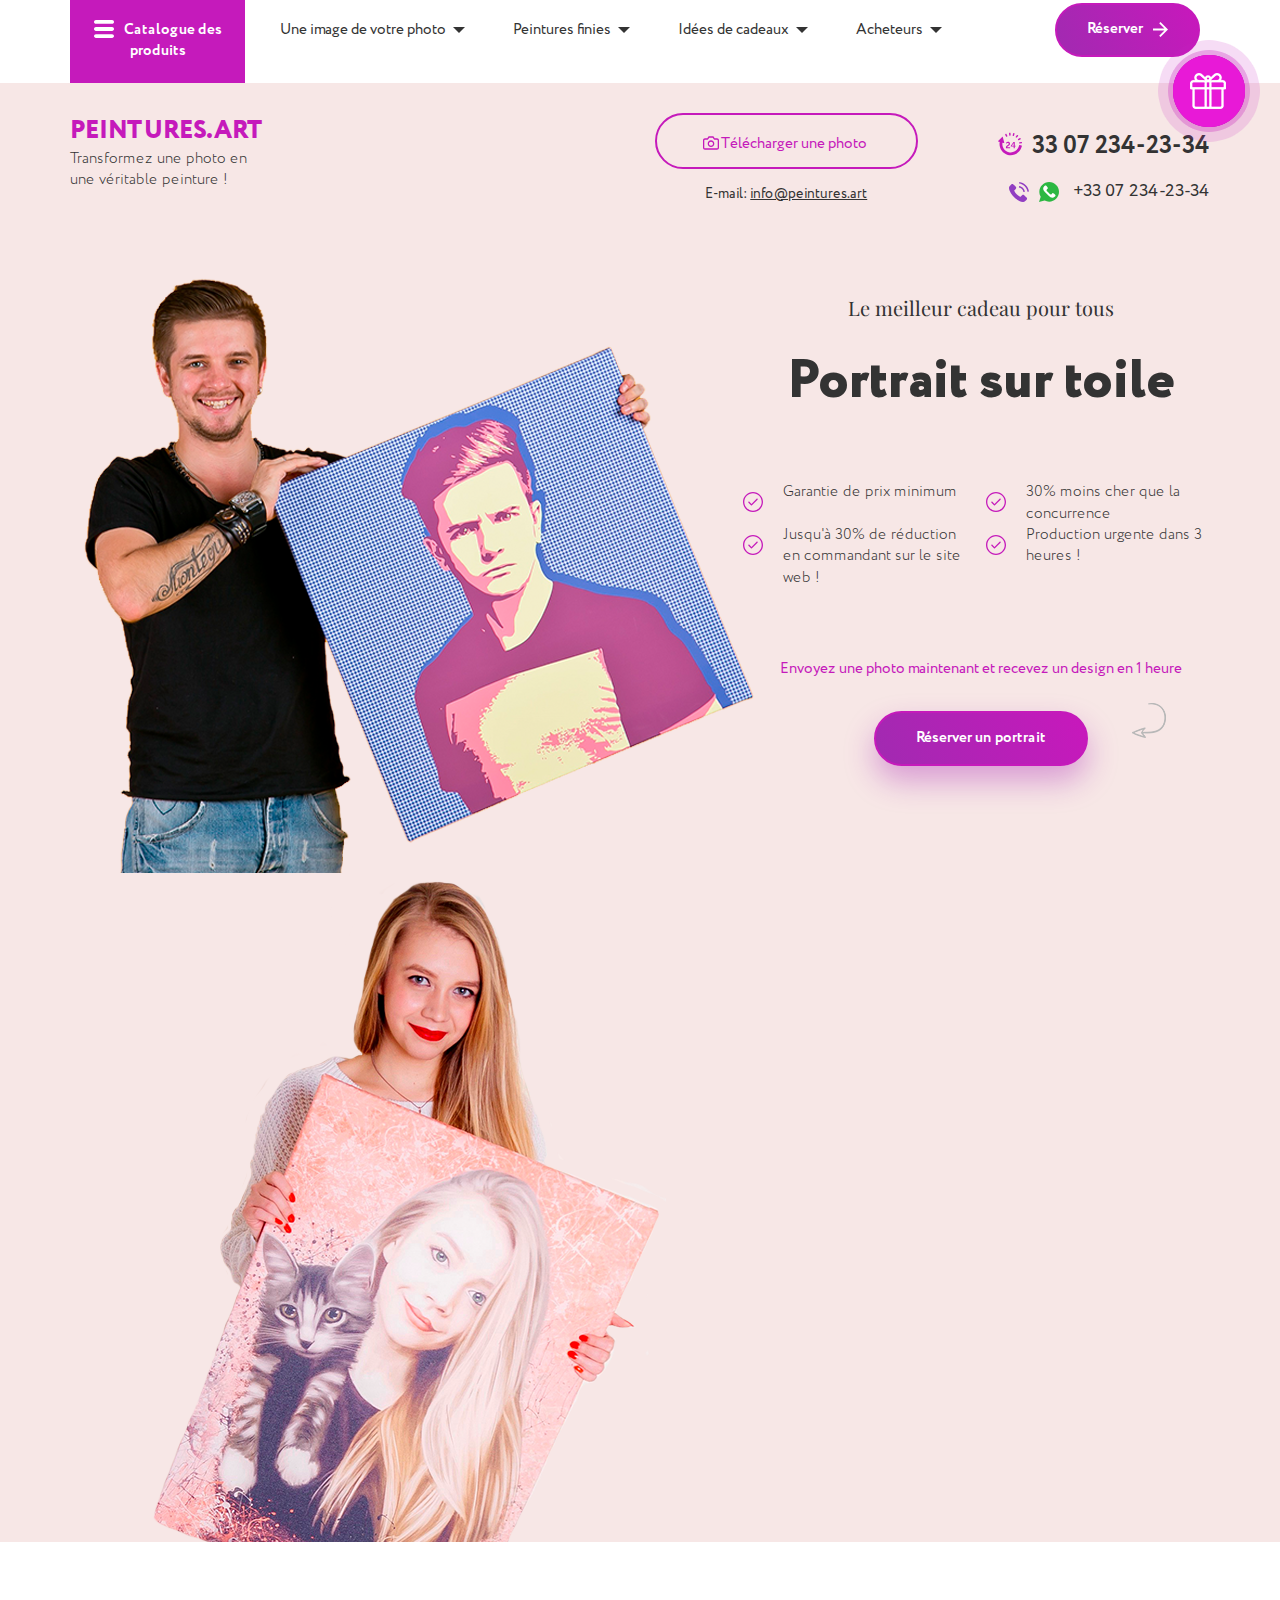
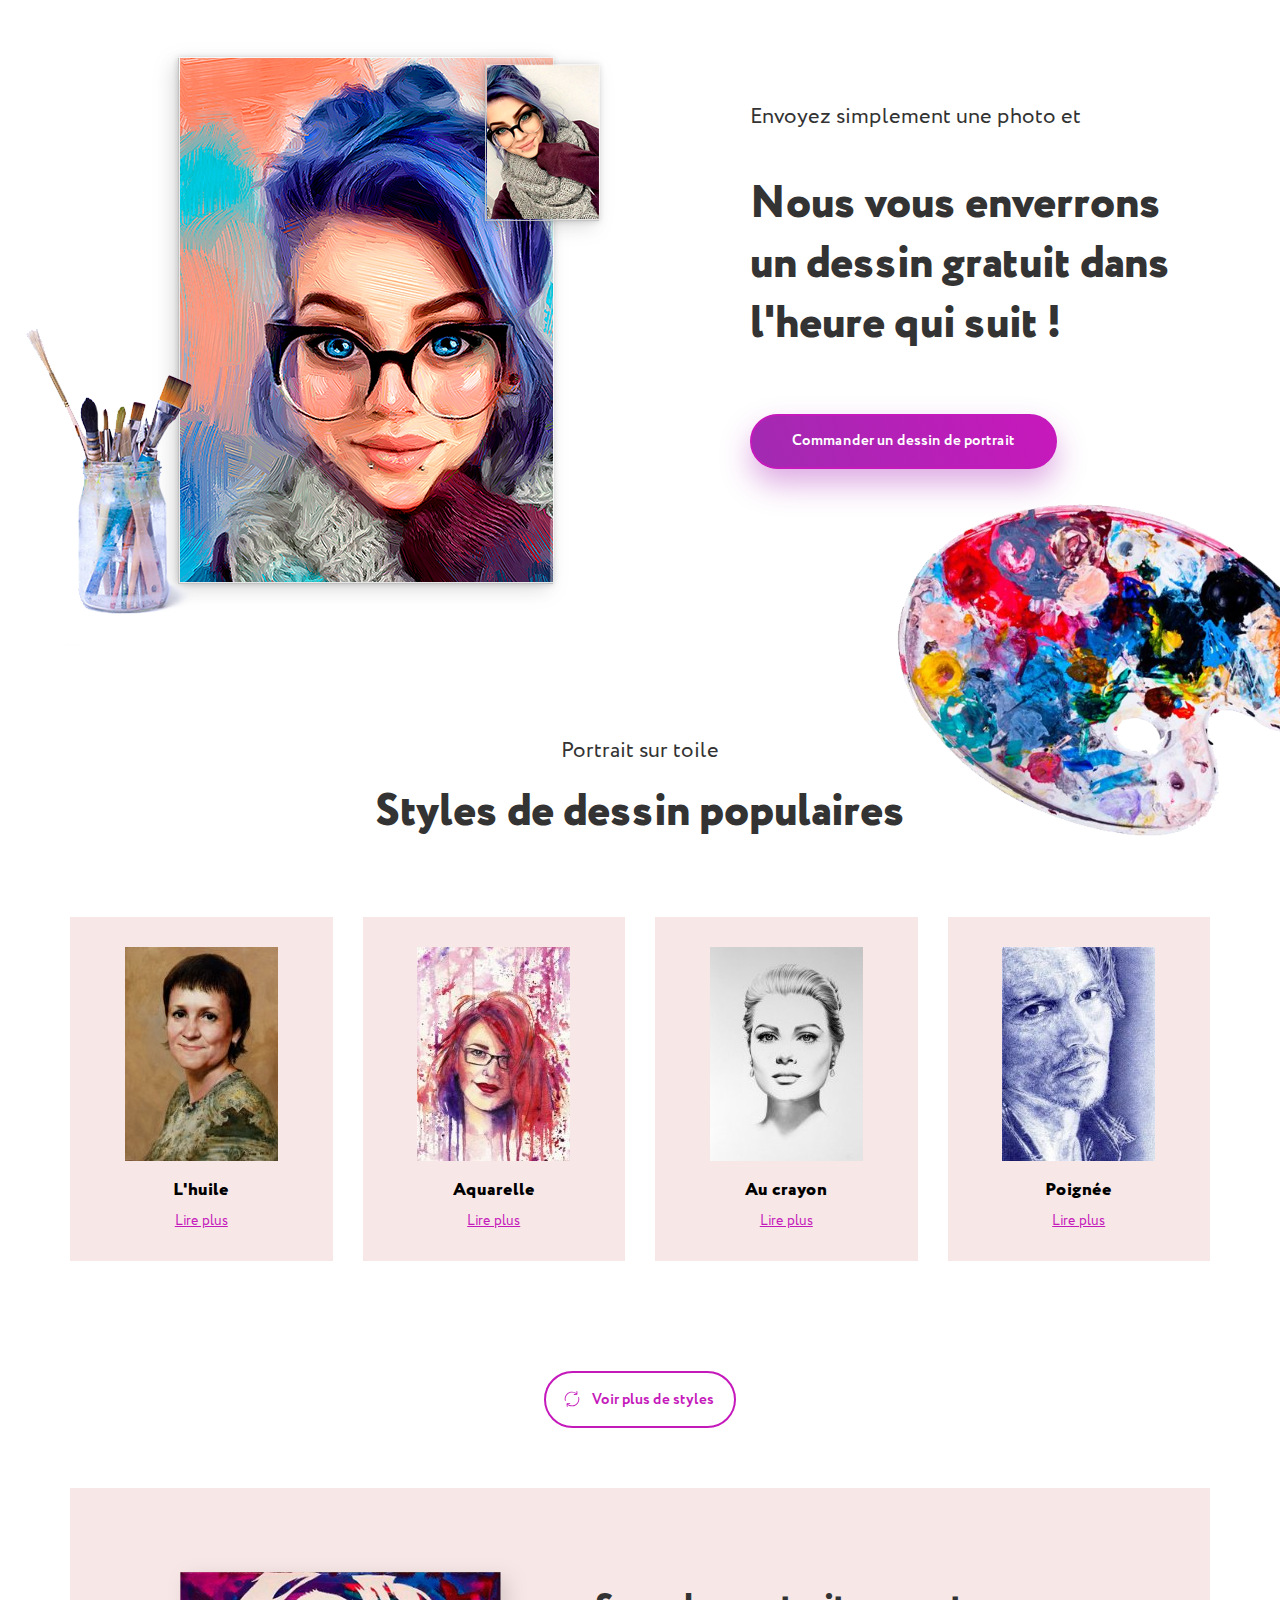
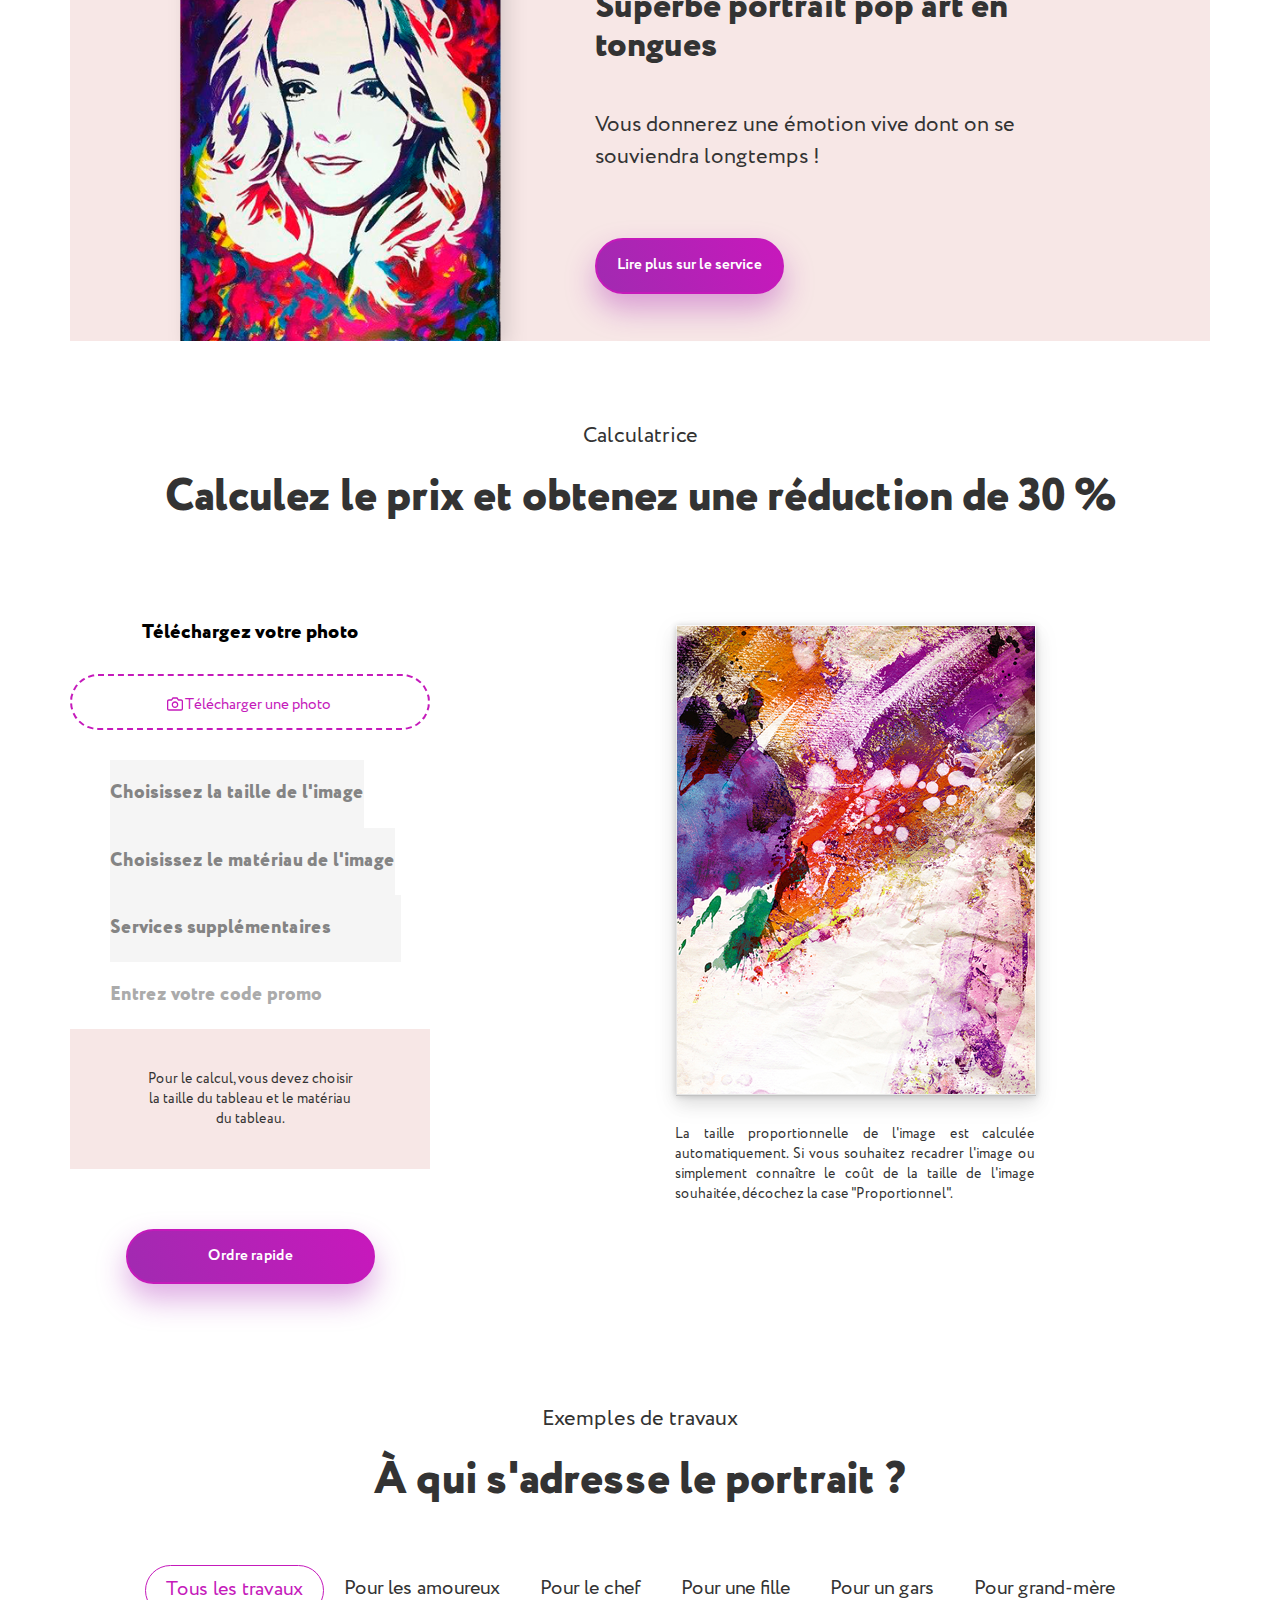
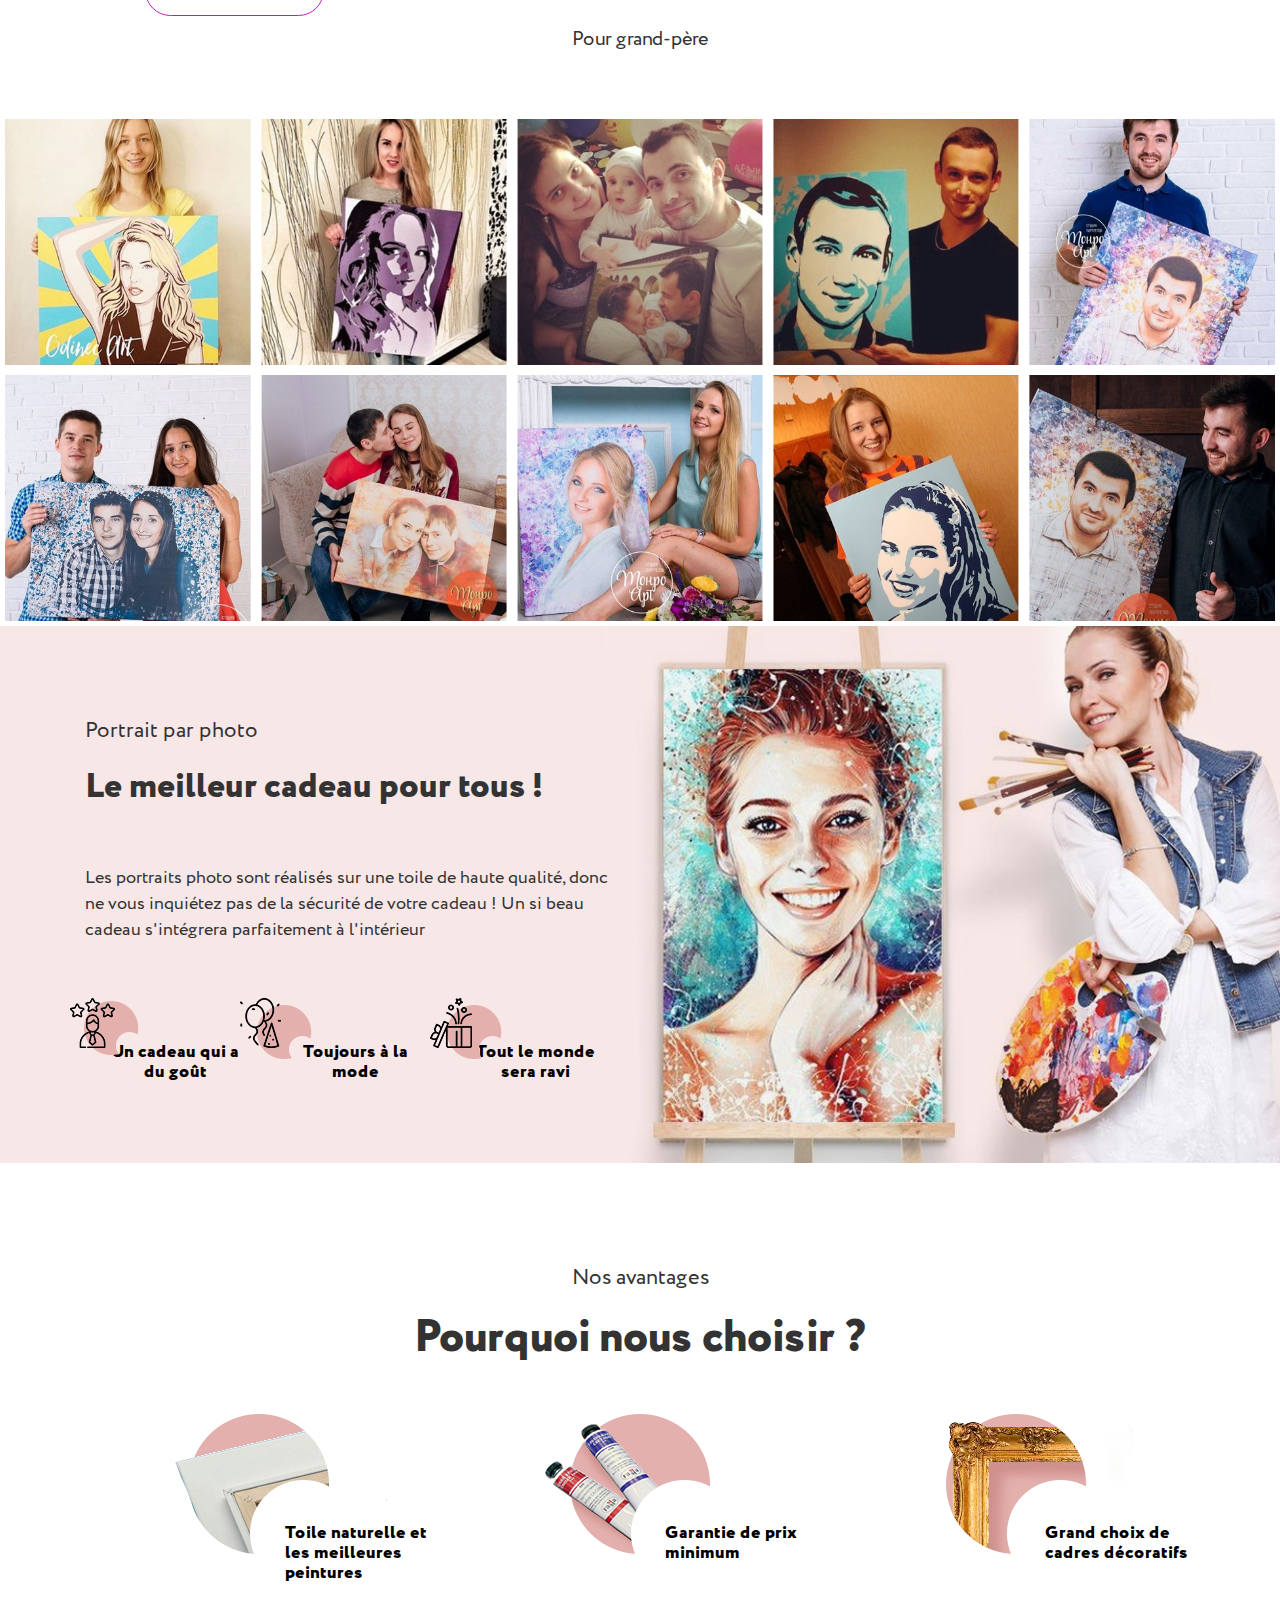
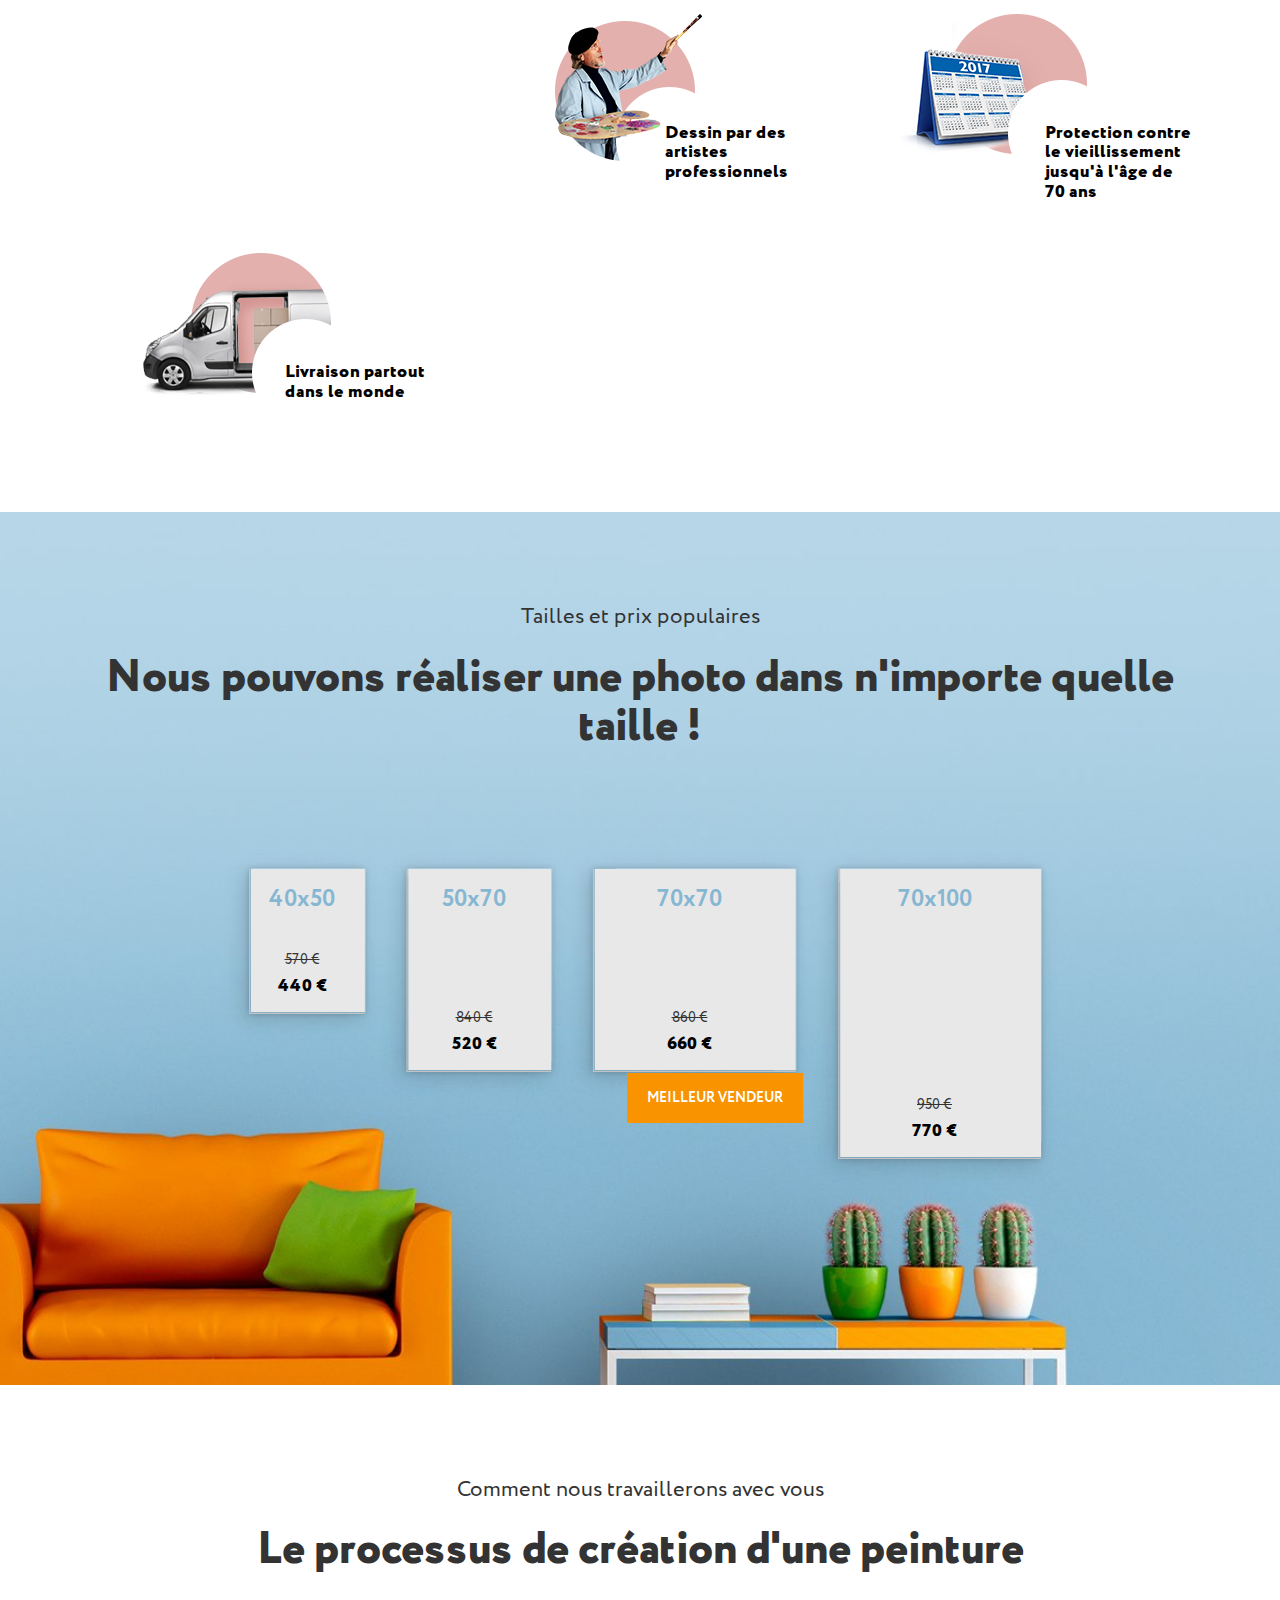
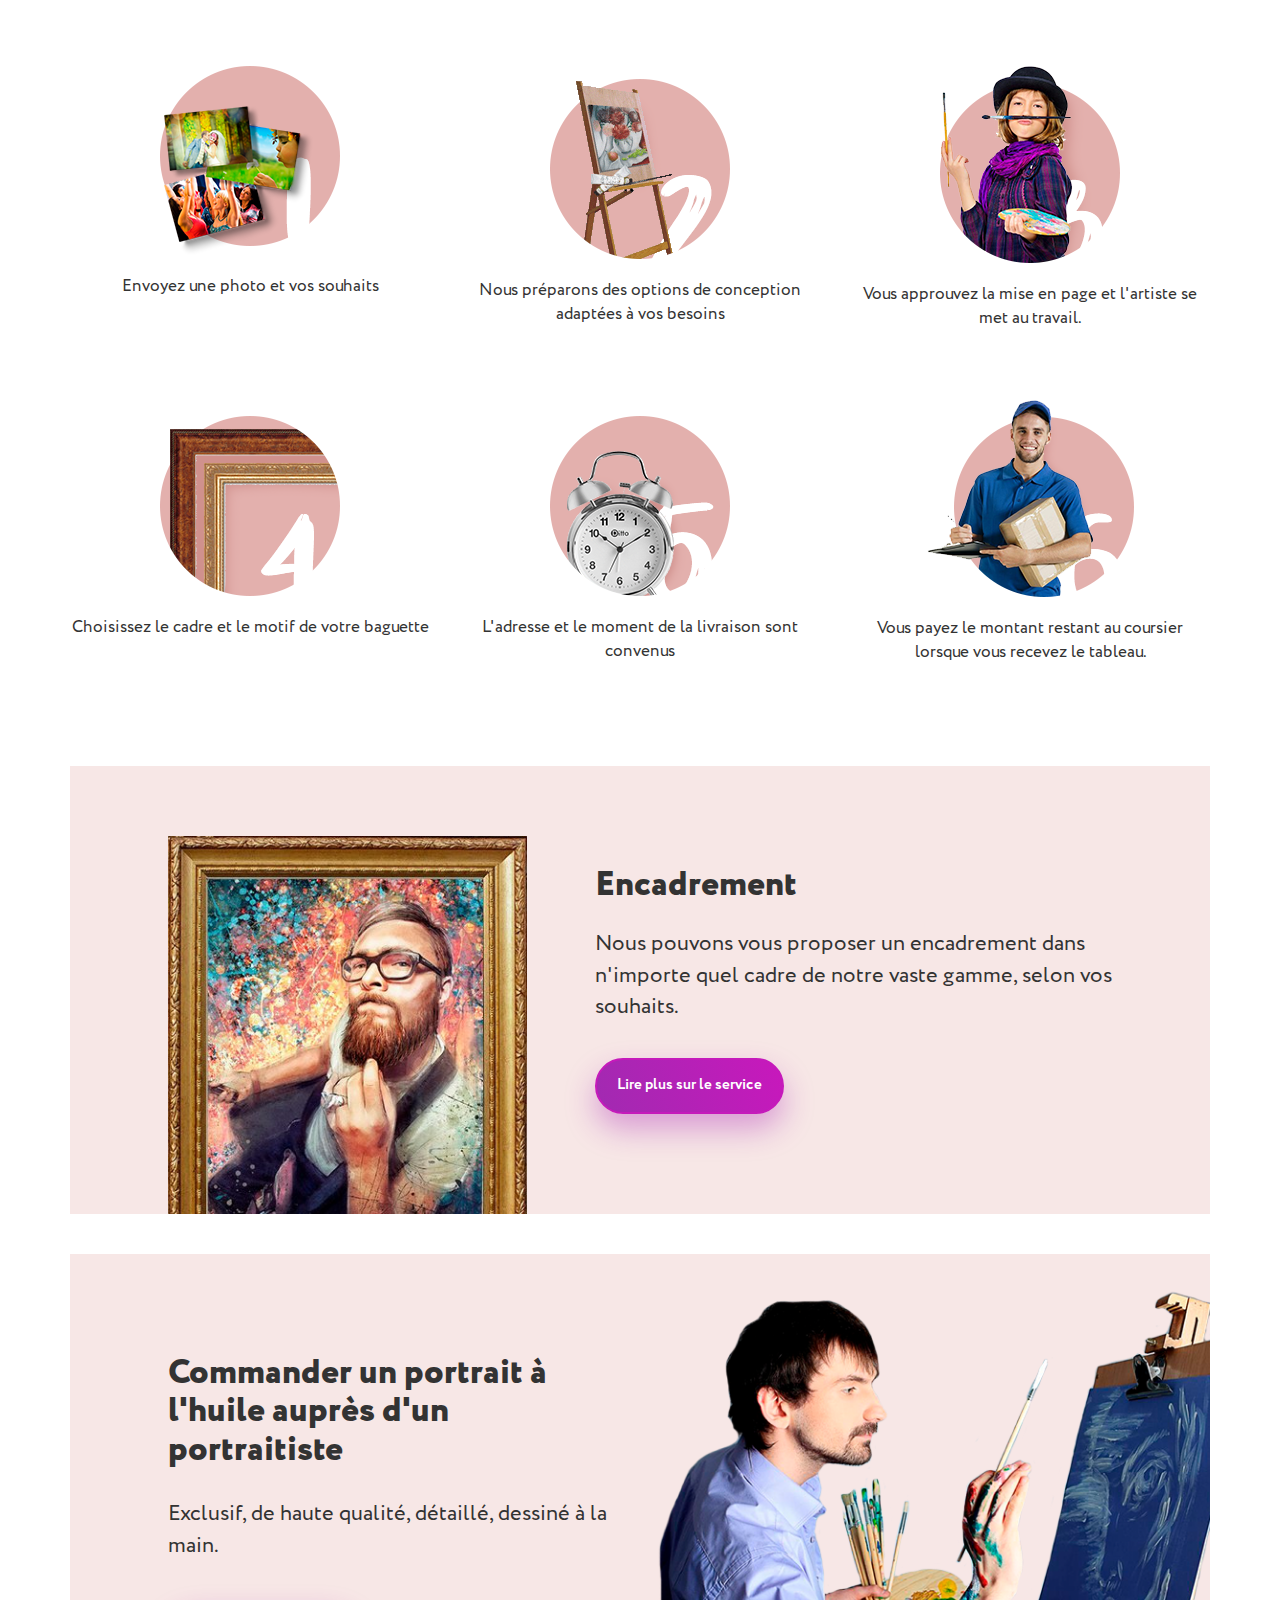
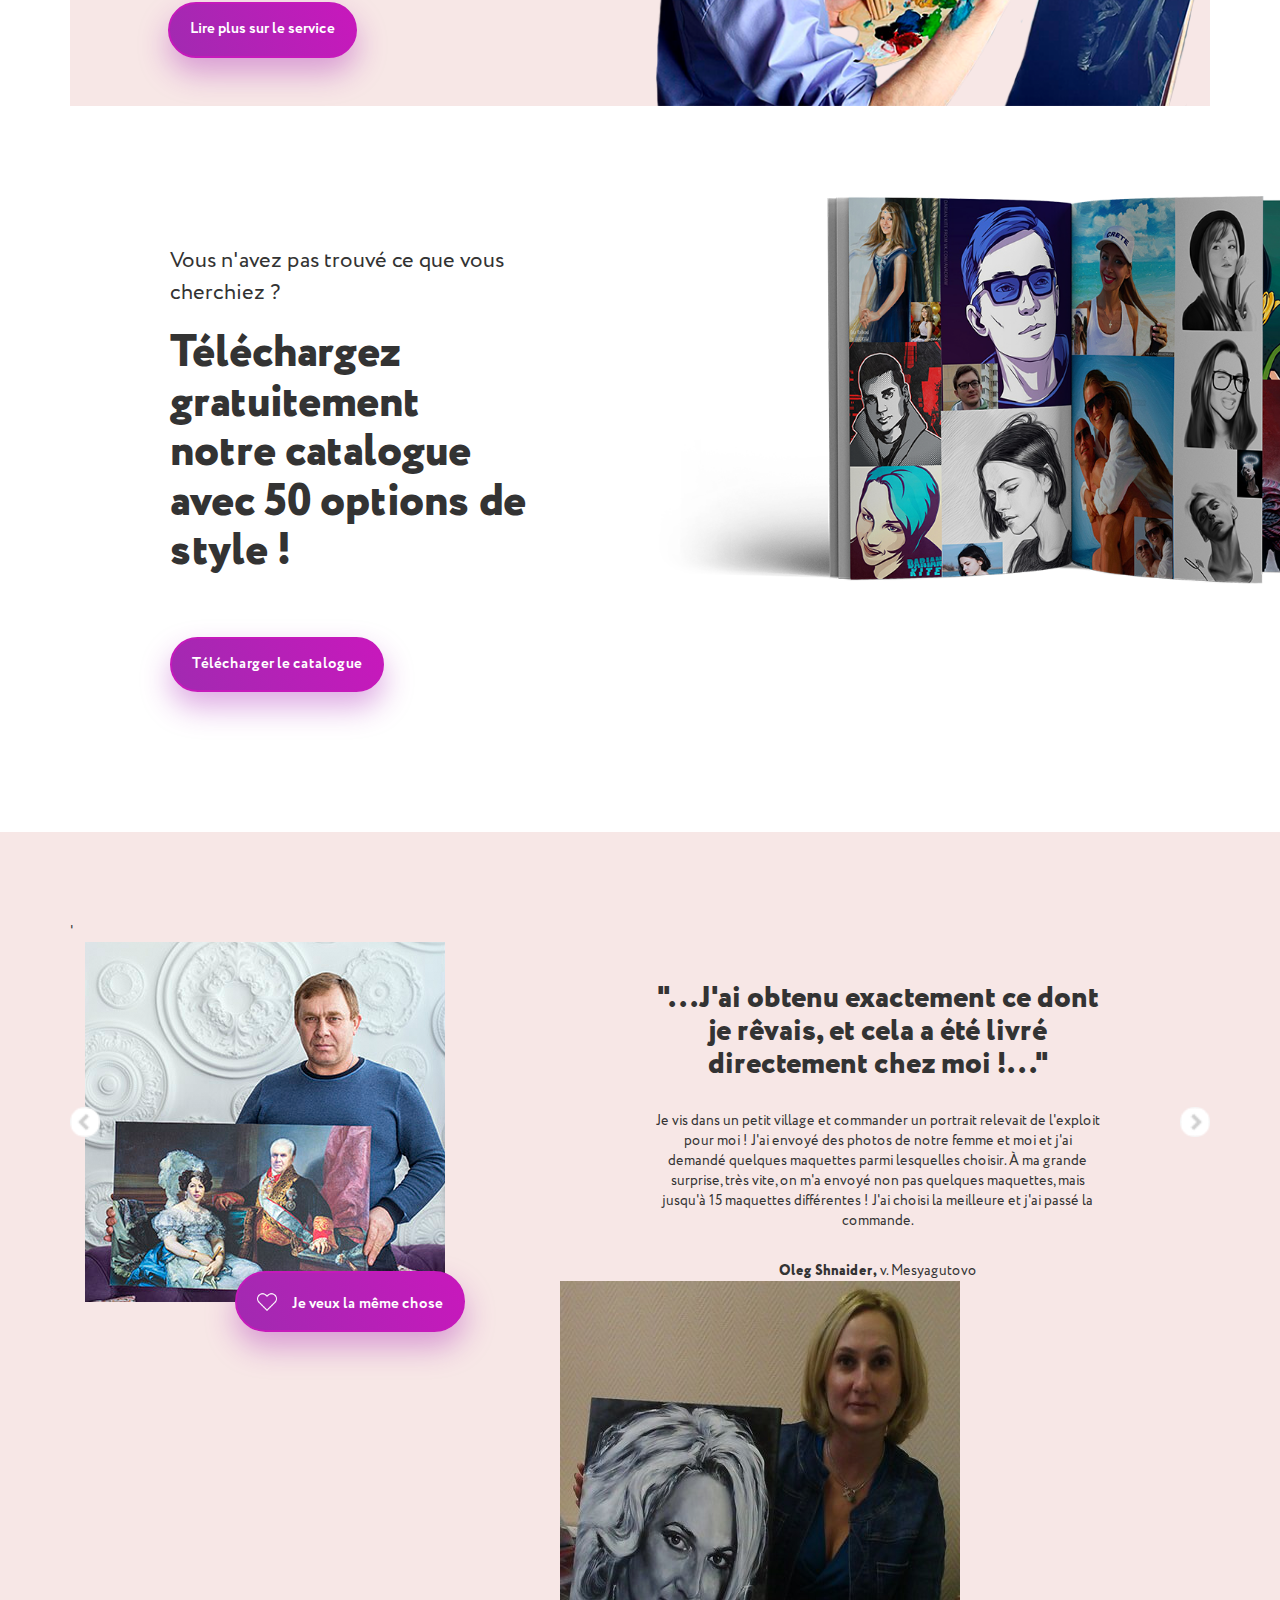
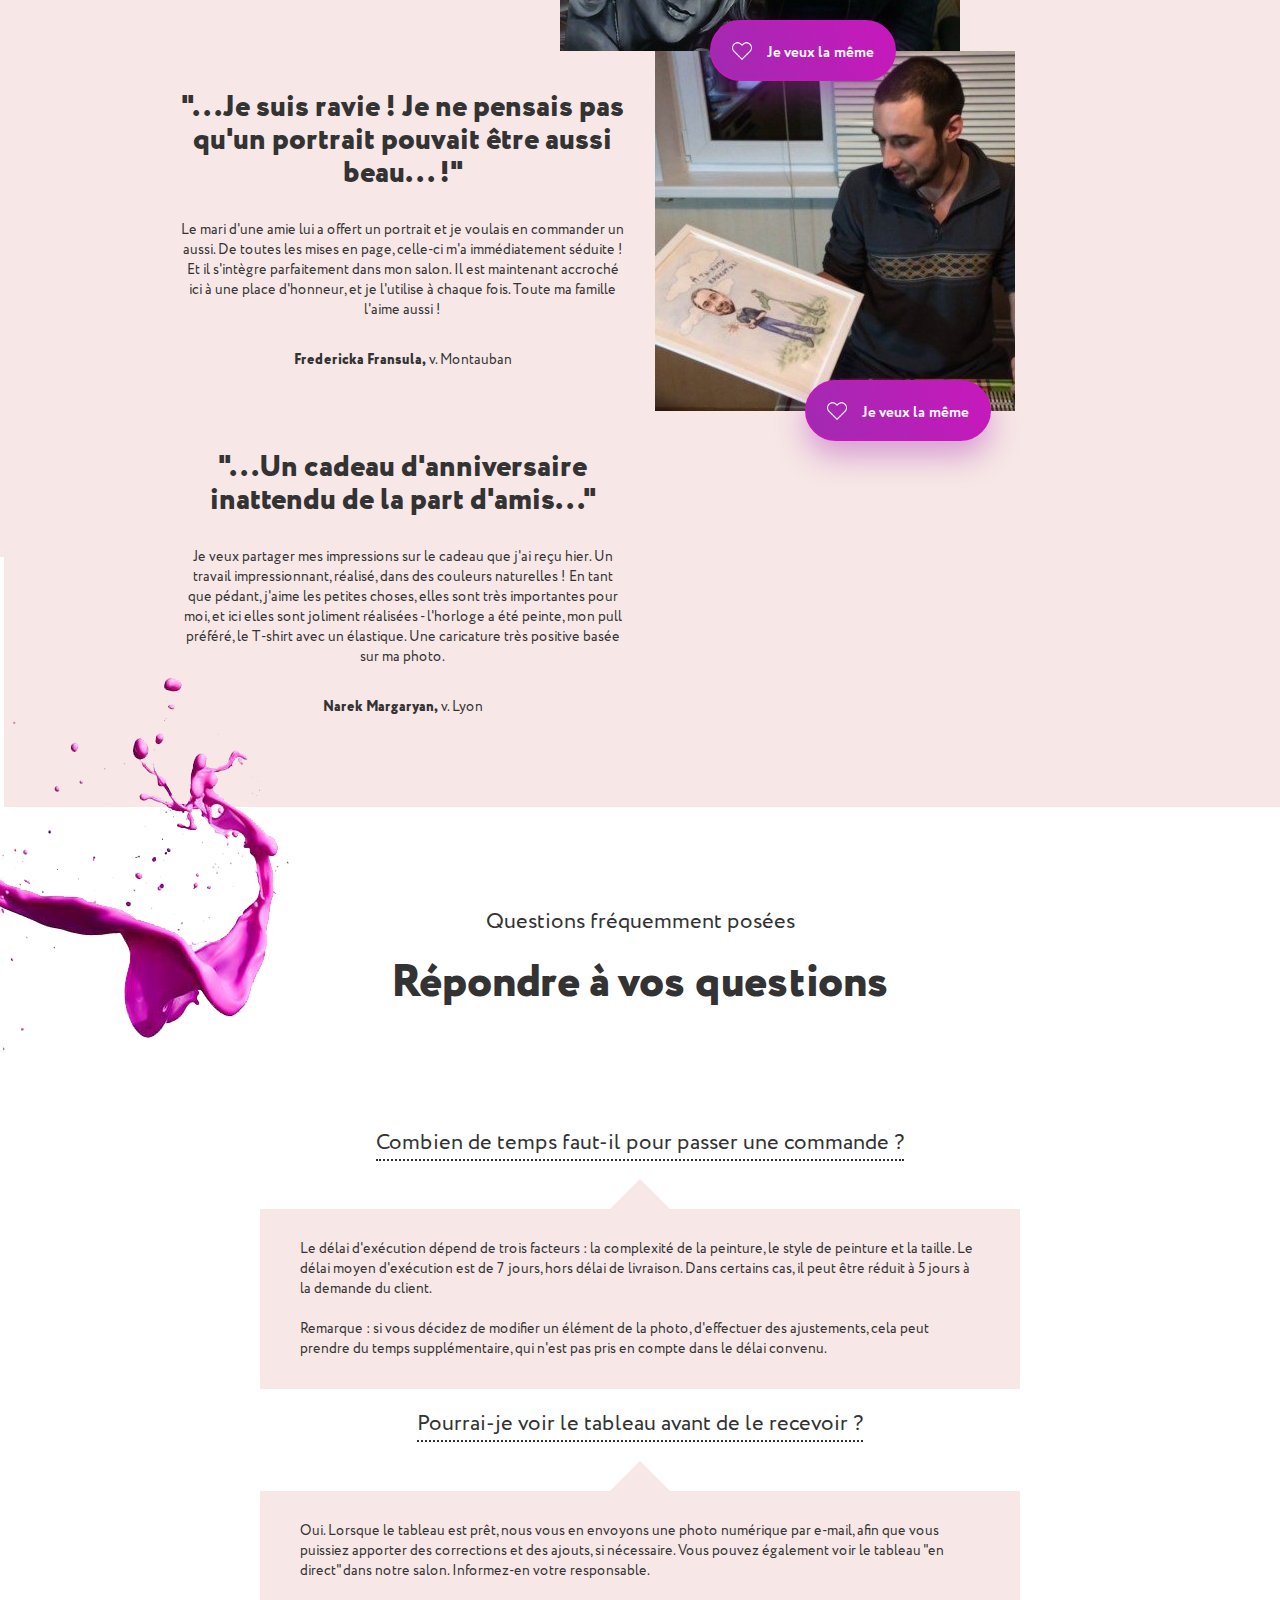
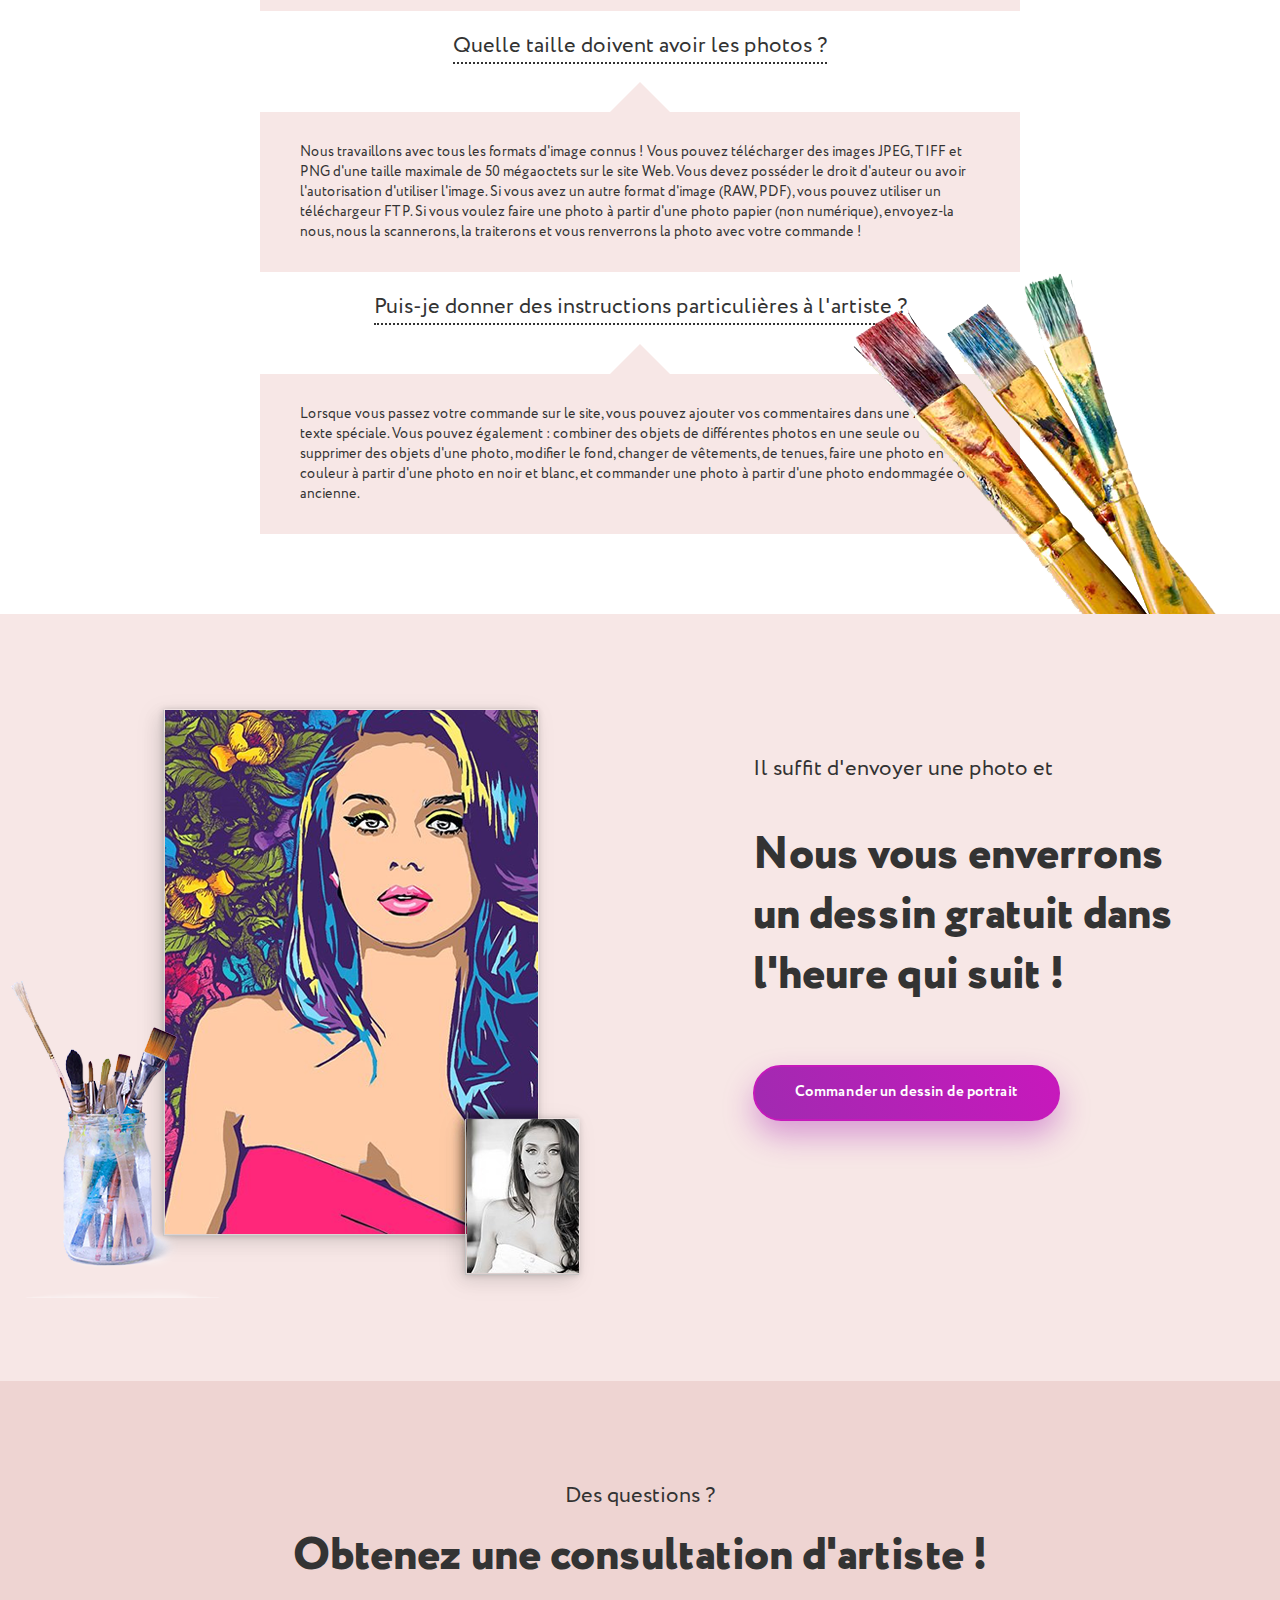
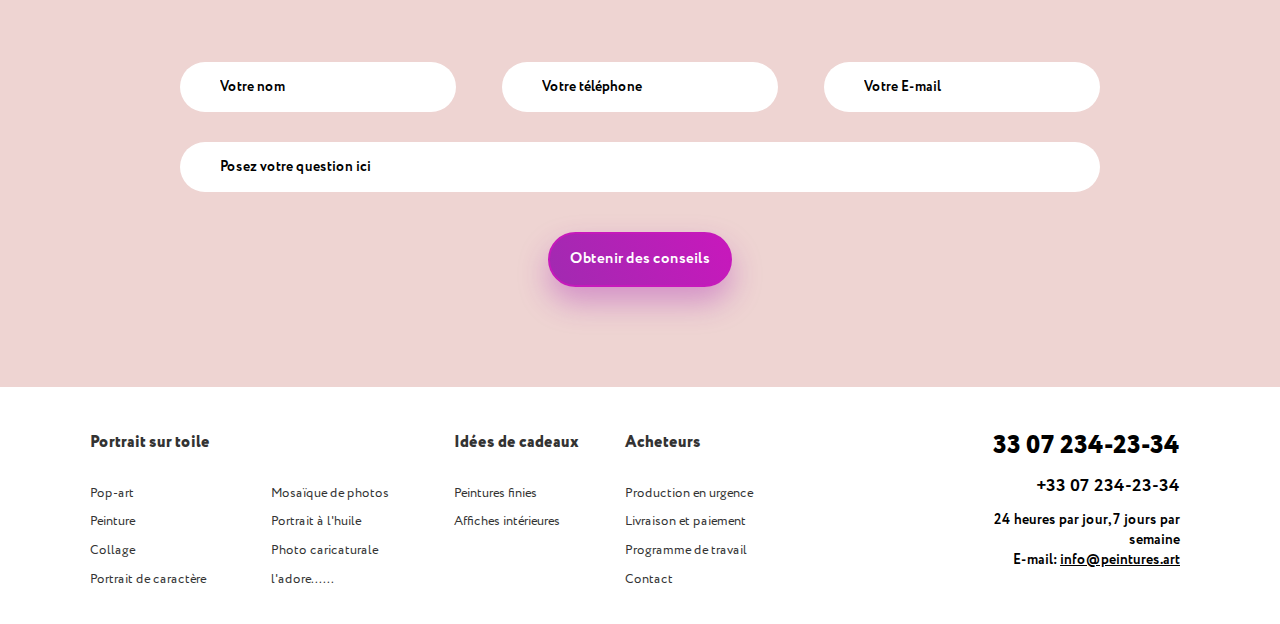
==== src/index.html @ 30812e55 "settings setup" ====
<!DOCTYPE html>
<html lang=ru>
<head>
	<meta charset=UTF-8>
	<meta name=viewport content="width=device-width, initial-scale=1">
    <title>Peintures.art - portrait sur toile</title>
    <link rel=stylesheet href=assets/css/bootstrap.css>
    <link rel="stylesheet" href="assets/css/animate.css">
	<link rel=stylesheet href=assets/css/main.css>
</head>
<body>
	<img class="fixed-gift wow pulse infinite" src=assets/img/gift.png alt>
	<header class=header>
		<div class=container>
			<div class="col-md-2 col-sm-3 col-xs-6">
				<button class=burger>
					<img src=assets/img/burger.svg alt><span>Catalogue des produits</span>
				</button>
				<ul class=burger-menu>
					<li>
						<a href="#">Une image de votre photo</a>
					</li>
					<li>
						<a href="#">Peintures finies</a>
					</li>
					<li>
						<a href="#">Idées de cadeaux</a>
					</li>
					<li>
						<a href="#">Acheteurs</a>
					</li>
				</ul>
			</div>
			<div class="col-md-8 hidden-sm hidden-xs">
				<ul class=header-menu>
					<li>
						<a href="#">Une image de votre photo</a>
						<ul class="burger-menu header-menu-sub">
							<li><a href=#styles>Mosaïque de photos</a></li>
							<li><a href=#styles>Photo caricaturale</a></li>
							<li><a href=#styles>l'adore...</a></li>
						</ul>
					</li>
					<li>
						<a href="#">Peintures finies</a>
						<ul class="burger-menu header-menu-sub">
							<li><a href=#portfolio>Portrait</a></li>
							<li><a href=#portfolio>Peinture</a></li>
							<li><a href=#portfolio>Collage</a></li>
						</ul>
					</li>
					<li>
						<a href="#">Idées de cadeaux</a>
						<ul class="burger-menu header-menu-sub">
							<li><a href=#portfolio>Peintures finies</a></li>
							<li><a href=#portfolio>Affiches intérieures</a></li>
						</ul>
					</li>
					<li>
						<a href="#">Acheteurs</a>
						<ul class="burger-menu header-menu-sub">
							<li><a href=#often-questions>Production en urgence</a></li>
							<li><a href=#often-questions>Livraison et paiement</a></li>
							<li><a href=#scheme>Programme de travail</a></li>
							<li><a href=#footer>Contact</a></li>
						</ul>
					</li>
				</ul>
			</div>
			<div class="col-md-2 col-md-offset-0 col-sm-3 col-sm-offset-6 col-xs-6">
				<div class=button-wrap>
					<button class="button button-order button-design">Réserver<img src=assets/img/button-right-arrow.svg alt></button>
				</div>
			</div>
		</div>
	</header>
	<main class=main>
		<div class=container>
			<div class=row>
				<div class="col-md-3 col-sm-4 col-xs-5">
					<p class=logo>Peintures.art</p>
					<p class=logo-p>Transformez une photo en une véritable peinture !</p>
				</div>
				<div class="col-md-3 col-md-offset-3 col-sm-offset-0 col-sm-4 hidden-xs">
					<div class=file_upload>
						<button type=button>Télécharger une photo</button>
						<div>Fichier non sélectionné</div>
						<input type=file name=upload>
					</div>
					<p class=email>E-mail: <a href=mailto:info@kartiny.art>info@peintures.art</a></p>
				</div>
				<div class="col-md-3 col-sm-4 col-xs-7">
					<p class=phone>33 07 234-23-34</p>
					<p class=phone-whatsapp><img class=icons src=assets/img/telephone.svg alt><img class=icons src=assets/img/whatsapp.svg alt> +33 07 234-23-34</p>
				</div>
			</div>
			<div class=row>
				<div class=col-md-7>
					<div class=main-slider>
						<div class=main-slider-item>
							<img src=assets/img/main-1.png alt>
						</div>
						<div class=main-slider-item>
							<img src=assets/img/main-2.png alt>
						</div>
					</div>
				</div>
				<div class=col-md-5>
					<p class=p-heading-italic>Le meilleur cadeau pour tous</p>
					<h1 class="wow fadeInUp">Portrait sur toile</h1>
					<div class=row>
						<div class="col-md-6 col-md-offset-0 col-sm-6 col-sm-offset-3">
							<p class=main-features><img src=assets/img/checked.svg alt>Garantie de prix minimum</p>
						</div>
						<div class="col-md-6 col-md-offset-0 col-sm-6 col-sm-offset-3">
							<p class=main-features><img src=assets/img/checked.svg alt>30% moins cher que la concurrence</p>
						</div>
						<div class="col-md-6 col-md-offset-0 col-sm-6 col-sm-offset-3">
							<p class=main-features><img src=assets/img/checked.svg alt>Jusqu'à 30% de réduction en commandant sur le site web !</p>
						</div>
						<div class="col-md-6 col-md-offset-0 col-sm-6 col-sm-offset-3">
							<p class=main-features><img src=assets/img/checked.svg alt>Production urgente dans 3 heures !</p>
						</div>
					</div>
					<p class=p-button>Envoyez une photo maintenant et recevez un design en 1 heure</p>
					<button class="button button-order button-design"><img class=button-order-img src=assets/img/button-arrow.png alt>Réserver un portrait</button>
				</div>
			</div>
		</div>
	</main>
	<section class=promo>
		<div class=container>
			<div class=col-md-7>
				<img class=promo-img src=assets/img/promo-1.png alt>
			</div>
			<div class=col-md-5>
				<p>Envoyez simplement une photo et</p>
				<h2 class="wow fadeInUp">Nous vous enverrons un dessin gratuit dans l'heure qui suit !</h2>
				<button class="button button-order button-design">Commander un dessin de portrait</button>
			</div>
		</div>
		<img class=palette src=assets/img/palette.png alt>
	</section>
	<section class=styles id=styles>
		<div class=container>
			<p class=p-heading>Portrait sur toile</p>
			<h2>Styles de dessin populaires</h2>
			<div class=row>
				<div class="col-sm-3 col-sm-offset-0 col-xs-10 col-xs-offset-1">
					<div class=styles-block>
						<img src=assets/img/styles-1.jpg alt>
						<h4>L'huile</h4>
						<a href="#">Lire plus</a>
					</div>
				</div>
				<div class="col-sm-3 col-sm-offset-0 col-xs-10 col-xs-offset-1">
					<div class=styles-block>
						<img src=assets/img/styles-2.jpg alt>
						<h4>Aquarelle</h4>
						<a href="#">Lire plus</a>
					</div>
				</div>
				<div class="col-sm-3 col-sm-offset-0 col-xs-10 col-xs-offset-1">
					<div class=styles-block>
						<img src=assets/img/styles-3.jpg alt>
						<h4>Au crayon</h4>
						<a href="#">Lire plus</a>
					</div>
				</div>
				<div class="col-sm-3 col-sm-offset-0 col-xs-10 col-xs-offset-1">
					<div class=styles-block>
						<img src=assets/img/styles-4.jpg alt>
						<h4>Poignée</h4>
						<a href="#">Lire plus</a>
					</div>
				</div>
				<div class="hidden-lg hidden-md hidden-sm hidden-xs styles-2">
					<div class=styles-block>
						<img src=assets/img/styles-5.jpg alt>
						<h4>Pastels</h4>
						<a href="#">Lire plus</a>
					</div>
				</div>
				<div class="hidden-lg hidden-md hidden-sm hidden-xs styles-2">
					<div class=styles-block>
						<img src=assets/img/styles-6.jpg alt>
						<h4>Pop-art</h4>
						<a href="#">Lire plus</a>
					</div>
				</div>
				<div class="hidden-lg hidden-md hidden-sm hidden-xs styles-2">
					<div class=styles-block>
						<img src=assets/img/styles-7.png alt>
						<h4>Mosaïque de photos</h4>
						<a href="#">Lire plus</a>
					</div>
				</div>
				<div class="hidden-lg hidden-md hidden-sm hidden-xs styles-2">
					<div class=styles-block>
						<img src=assets/img/styles-8.jpg alt>
						<h4>La caricature</h4>
						<a href="#">Lire plus</a>
					</div>
				</div>
			</div>
			<button class="button button-transparent button-styles">Voir plus de styles</button>
		</div>
		<img class=paints src=assets/img/paints.png alt>
	</section>
	<section class="card card-1 wow fadeIn">
		<div class=container>
			<div class=card-block>
				<div class=row>
					<div class="col-md-4 col-md-offset-1 col-sm-4 col-sm-offset-1">
						<img src=assets/img/card-1.png alt>
					</div>
					<div class="col-md-5 col-md-offset-1 col-sm-5 col-sm-offset-1">
						<div class=card-block-text>
							<h3>Superbe portrait pop art en tongues</h3>
							<p class=p-heading>Vous donnerez une émotion vive dont on se souviendra longtemps !</p>
							<button class="button button-order button-consultation  wow zoomIn">Lire plus sur le service</button>
						</div>
					</div>
				</div>
			</div>
		</div>
	</section>
	<section class=calc>
		<div class=container>
			<p class=p-heading>Calculatrice</p>
			<h2>Calculez le prix et obtenez une réduction de 30 %</h2>
			<div class=row>
				<div class="col-md-4 col-offset-1">
					<form class=form action=# method=POST enctype=multipart/form-data>
						<h4>Téléchargez votre photo</h4>
						<div class=file_upload>
							<button type=button>Télécharger une photo</button>
							<div>Fichier non sélectionné</div>
							<input type=file name=upload>
						</div>
						<select id=size>
							<option >Choisissez la taille de l'image</option>
							<option >40x50</option>
							<option >50x70</option>
							<option >70x70</option>
							<option >70x100</option>
						</select>
						<select id=material>
							<option >Choisissez le matériau de l'image</option>
							<option   title="Fin, il permet de créer facilement une texture, convenant aux peintures à l'huile décoratives.">Toile en fibre</option>
							<option   title="Suffisamment rugueuse pour créer un sentiment de réalité, elle convient aux paysages classiques, aux natures mortes et aux portraits.">Toile de lin</option>
							<option  title="Élégante, elle convient à tous les types de portraits réalistes.">Toile de coton naturel</option>
						</select>
						<select id=options>
							<option >Services supplémentaires</option>
							<option >Revêtement avec du gel artistique</option>
							<option >Production express</option>
							<option >Livraison du travail fini </option>
						</select>
						<input type="text" class="promocode" placeholder="Entrez votre code promo">
						<div class=calc-price>Pour le calcul, vous devez choisir la taille du tableau et le matériau du tableau.</div>
						<button class="button button-order">Ordre rapide</button>
					</form>
				</div>
				<div class="col-md-4 col-md-offset-2 hidden-sm hidden-xs">
					<img src=assets/img/calc-1.png alt>
					<p class=calc-text>La taille proportionnelle de l'image est calculée automatiquement. Si vous souhaitez recadrer l'image ou simplement connaître le coût de la taille de l'image souhaitée, décochez la case "Proportionnel".</p>
				</div>
			</div>
		</div>
	</section>
	<section class=portfolio id=portfolio>
		<div class=container>
			<div class=p-heading>Exemples de travaux</div>
			<h2>À qui s'adresse le portrait ?</h2>
			<ul class=portfolio-menu>
				<li class="all active">Tous les travaux</li>
				<li class=lovers>Pour les amoureux</li>
				<li class=chef>Pour le chef</li>
				<li class=girl>Pour une fille</li>
				<li class=guy>Pour un gars</li>
				<li class=grandmother>Pour grand-mère</li>
				<li class=granddad>Pour grand-père</li>
			</ul>
		</div>
		<div class=portfolio-wrapper>
			<div class="portfolio-block all girl">
				<img src=assets/img/portfolio-1.jpg alt>
			</div>
			<div class="portfolio-block all girl">
				<img src=assets/img/portfolio-2.jpg alt>
			</div>
			<div class="portfolio-block all lovers">
				<img src=assets/img/portfolio-3.jpg alt>
			</div>
			<div class="portfolio-block all guy">
				<img src=assets/img/portfolio-4.jpg alt>
			</div>
			<div class="portfolio-block all chef">
				<img src=assets/img/portfolio-5.jpg alt>
			</div>
			<div class="portfolio-block all lovers">
				<img src=assets/img/portfolio-6.jpg alt>
			</div>
			<div class="portfolio-block all lovers">
				<img src=assets/img/portfolio-7.jpg alt>
			</div>
			<div class="portfolio-block all girl">
				<img src=assets/img/portfolio-8.jpg alt>
			</div>
			<div class="portfolio-block all girl">
				<img src=assets/img/portfolio-9.jpg alt>
			</div>
			<div class="portfolio-block all chef">
				<img src=assets/img/portfolio-10.jpg alt>
			</div>
		</div>
		<div class=container>
			<p class=portfolio-no>Nous n'avons jamais fait de tels portraits auparavant, voulez-vous être le premier ?</p>
		</div>
	</section>
	<section class=gift>
		<div class=container>
			<div class=col-md-6>
				<p class=p-heading>Portrait par photo</p>
				<h3>Le meilleur cadeau pour tous !</h3>
				<p class=gift-text>Les portraits photo sont réalisés sur une toile de haute qualité, donc ne vous inquiétez pas de la sécurité de votre cadeau ! Un si beau cadeau s'intégrera parfaitement à l'intérieur</p>
				<div class=gift-features>
					<div class=col-sm-4>
						<h4 class="wow swing" data-wow-delay="0.2s"><img class=gift-img-1 src=assets/img/gift-1.png alt>Un cadeau qui a du goût</h4>
					</div>
					<div class=col-sm-4>
						<h4 class="wow swing" data-wow-delay="0.4s"><img class=gift-img-2 src=assets/img/gift-2.png alt>Toujours à la mode</h4>
					</div>
					<div class=col-sm-4>
						<h4 class="wow swing" data-wow-delay="0.6s"><img class=gift-img-3 src=assets/img/gift-3.png alt>Tout le monde sera ravi</h4>
					</div>
				</div>
			</div>
		</div>
	</section>
	<section class=features>
		<div class=container>
			<p class=p-heading>Nos avantages</p>
			<h2>Pourquoi nous choisir ?</h2>
			<div class="col-md-4 col-sm-6 wow rotateIn" data-wow-delay="0.1s">
				<h4><img class=features-img-1 src=assets/img/features-1.png alt>Toile naturelle et les meilleures peintures</h4>
			</div>
			<div class="col-md-4 col-sm-6  wow rotateIn" data-wow-delay="0.2s">
				<h4><img class=features-img-2 src=assets/img/features-2.png alt>Garantie de prix minimum</h4>
			</div>
			<div class="col-md-4 col-sm-6  wow rotateIn" data-wow-delay="0.3s">
				<h4><img class=features-img-3 src=assets/img/features-3.png alt>Grand choix de cadres décoratifs</h4>
			</div>
			<div class="col-md-4 col-sm-6  wow rotateIn" data-wow-delay="0.4s">
				<h4><img class=features-img-4 src=assets/img/features-4.png alt>Dessin par des artistes professionnels</h4>
			</div>
			<div class="col-md-4 col-sm-6  wow rotateIn" data-wow-delay="0.5s">
				<h4><img class=features-img-5 src=assets/img/features-5.png alt>Protection contre le vieillissement jusqu'à l'âge de 70 ans</h4>
			</div>
			<div class="col-md-4 col-sm-6  wow rotateIn" data-wow-delay="0.6s">
				<h4><img class=features-img-6 src=assets/img/features-6.png alt>Livraison partout dans le monde</h4>
			</div>
		</div>
	</section>
	<section class=sizes>
		<div class=container>
			<div class=p-heading>Tailles et prix populaires</div>
			<h2>Nous pouvons réaliser une photo dans n'importe quelle taille !</h2>
			<div class="col-md-10 col-md-offset-1 col-xs-12 col-xs-offset-0">
				<div class=sizes-wrapper>
					<div class=sizes-block>
						<img class=size-1 src=assets/img/sizes-1.png alt>
						<p class=size>40x50</p>
						<p class=starting-price>570 €</p>
						<p class=final-price>440 €</p>
					</div>
					<div class=sizes-block>
						<img class=size-2 src=assets/img/sizes-2.png alt>
						<p class=size>50x70</p>
						<p class=starting-price>840 €</p>
						<p class=final-price>520 €</p>
					</div>
					<div class=sizes-block>
						<img class=size-3 src=assets/img/sizes-3.png alt>
						<p class=size>70x70</p>
						<p class=starting-price>860 €</p>
						<p class=final-price>660 €</p>
						<p class=sizes-hit>Meilleur vendeur</p>
					</div>
					<div class=sizes-block>
						<img class=size-4 src=assets/img/sizes-4.png alt>
						<p class=size>70x100</p>
						<p class=starting-price>950 €</p>
						<p class=final-price>770 €</p>
					</div>
				</div>
			</div>
		</div>
	</section>
	<section class=scheme id=scheme>
		<div class=container>
			<p class=p-heading>Comment nous travaillerons avec vous</p>
			<h2>Le processus de création d'une peinture</h2>
			<div class=row>
				<div class="col-md-4 col-sm-6 col-xs-12">
					<div class=scheme-block>
						<img src=assets/img/scheme-1.png alt>
						<p>Envoyez une photo et vos souhaits</p>
					</div>
				</div>
				<div class="col-md-4 col-sm-6 col-xs-12">
					<div class=scheme-block style="position: relative; top: 1.3rem;">
						<img src=assets/img/scheme-2.png alt>
						<p>Nous préparons des options de conception adaptées à vos besoins</p>
					</div>
				</div>
				<div class="col-md-4 col-sm-6 col-xs-12">
					<div class=scheme-block>
						<img src=assets/img/scheme-3.png alt>
						<p>Vous approuvez la mise en page et l'artiste se met au travail.</p>
					</div>
				</div>
				<div class="col-md-4 col-sm-6 col-xs-12">
					<div class=scheme-block>
						<img src=assets/img/scheme-4.png alt>
						<p>Choisissez le cadre et le motif de votre baguette</p>
					</div>
				</div>
				<div class="col-md-4 col-sm-6 col-xs-12">
					<div class=scheme-block>
						<img src=assets/img/scheme-5.png alt>
						<p>L'adresse et le moment de la livraison sont convenus</p>
					</div>
				</div>
				<div class="col-md-4 col-sm-6 col-xs-12">
					<div class=scheme-block style="position: relative; top: -1.6rem;">
						<img src=assets/img/scheme-6.png alt>
						<p>Vous payez le montant restant au coursier lorsque vous recevez le tableau.</p>
					</div>
				</div>
			</div>
		</div>
	</section>
	<section class="card card-2 wow fadeIn">
		<div class=container>
			<div class=card-block>
				<div class=row>
					<div class="col-md-4 col-md-offset-1 col-sm-4 col-sm-offset-1">
						<img src=assets/img/card-2.jpg alt>
					</div>
					<div class="col-md-5 col-md-offset-1 col-sm-5 col-sm-offset-1">
						<div class=card-block-text>
							<h3>Encadrement</h3>
							<p class=p-heading>Nous pouvons vous proposer un encadrement dans n'importe quel cadre de notre vaste gamme, selon vos souhaits.</p>
							<button class="button button-order button-consultation wow zoomIn">Lire plus sur le service</button>
						</div>
					</div>
				</div>
			</div>
		</div>
	</section>
	<section class="card card-3 wow fadeIn">
		<div class=container>
			<div class=card-block>
				<div class=row>
					<div class="col-md-5 col-md-offset-1 col-sm-5 col-sm-offset-1">
						<div class=card-block-text>
							<h3>Commander un portrait à l'huile auprès d'un portraitiste</h3>
							<p class=p-heading>Exclusif, de haute qualité, détaillé, dessiné à la main.</p>
							<button class="button button-order button-consultation zoomIn">Lire plus sur le service</button>
						</div>
					</div>
					<div class="col-md-6 col-sm-6">
						<img src=assets/img/card-3.png alt>
					</div>
				</div>
			</div>
		</div>
	</section>
	<section class=promo-2>
		<div class=container>
			<div class=row>
				<div class=col-md-5>
					<div class=promo-2-block>
						<p class=p-heading>Vous n'avez pas trouvé ce que vous cherchiez ?</p>
						<h2 class="wow fadeInUp">Téléchargez gratuitement notre catalogue avec 50 options de style !</h2>
						<button class="button button-order">Télécharger le catalogue</button>
					</div>
				</div>
				<div class=col-md-7><img src=assets/img/promo-2.png alt></div>
			</div>
		</div>
	</section>
	<div class=feedback>
		<div class=container>
			<div class=feedback-slider style="position:relative; height: 400px;">
				<button class="main-slider-btn main-prev-btn">
					<img src="assets/img/left-arr.png" alt="left">
				</button>'
				<button class="main-slider-btn main-next-btn">
					<img src="assets/img/right-arr.png" alt="right">
				</button>
				<div class=feedback-slider-item>
					<div class=col-sm-5>
						<div class=feedback-block>
							<img src=assets/img/feedback-1.png alt>
							<button class="button button-order button-design">Je veux la même chose</button>
						</div>
					</div>
					<div class="col-sm-5 col-sm-offset-1">
						<p class=feedback-heading>"...J'ai obtenu exactement ce dont je rêvais, et cela a été livré directement chez moi !..."</p>
						<p class=feedback-text>Je vis dans un petit village et commander un portrait relevait de l'exploit pour moi ! J'ai envoyé des photos de notre femme et moi et j'ai demandé quelques maquettes parmi lesquelles choisir. À ma grande surprise, très vite, on m'a envoyé non pas quelques maquettes, mais jusqu'à 15 maquettes différentes ! J'ai choisi la meilleure et j'ai passé la commande.</p>
						<p class=feedback-signature><span>Oleg Shnaider,</span> v. Mesyagutovo</p>
					</div>
				</div>
				<div class=feedback-slider-item>
					<div class=col-sm-5>
						<div class=feedback-block>
							<img src=assets/img/feedback-2.jpg alt>
							<button class="button button-order button-design">Je veux la même</button>
						</div>
					</div>
					<div class="col-sm-5 col-sm-offset-1">
						<p class=feedback-heading>"...Je suis ravie ! Je ne pensais pas qu'un portrait pouvait être aussi beau... !"</p>
						<p class=feedback-text>Le mari d'une amie lui a offert un portrait et je voulais en commander un aussi. De toutes les mises en page, celle-ci m'a immédiatement séduite ! Et il s'intègre parfaitement dans mon salon. Il est maintenant accroché ici à une place d'honneur, et je l'utilise à chaque fois. Toute ma famille l'aime aussi !</p>
						<p class=feedback-signature><span>Fredericka Fransula,</span> v. Montauban</p>
					</div>
				</div>
				<div class=feedback-slider-item>
					<div class=col-sm-5>
						<div class=feedback-block>
							<img src=assets/img/feedback-3.jpg alt>
							<button class="button button-order button-design">Je veux la même</button>
						</div>
					</div>
					<div class="col-sm-5 col-sm-offset-1">
						<p class=feedback-heading>"...Un cadeau d'anniversaire inattendu de la part d'amis..."</p>
						<p class=feedback-text>Je veux partager mes impressions sur le cadeau que j'ai reçu hier. Un travail impressionnant, réalisé, dans des couleurs naturelles ! En tant que pédant, j'aime les petites choses, elles sont très importantes pour moi, et ici elles sont joliment réalisées - l'horloge a été peinte, mon pull préféré, le T-shirt avec un élastique. Une caricature très positive basée sur ma photo.</p>
						<p class=feedback-signature><span>Narek Margaryan,</span> v. Lyon</p>
					</div>
				</div>
			</div>
		</div>
	</div>
	<section class=often-questions id=often-questions>
		<div class=container>
			<img class=spirt src=assets/img/spirt.png alt>
			<p class=p-heading>Questions fréquemment posées</p>
			<h2>Répondre à vos questions</h2>
			<div id=accordion>
				<p class="accordion-heading col-md-8 col-md-offset-2"><span>Combien de temps faut-il pour passer une commande ?</span></p>
				<div class="col-md-8 col-md-offset-2 accordion-block">
					<p>
						Le délai d'exécution dépend de trois facteurs : la complexité de la peinture, le style de peinture et la taille. Le délai moyen d'exécution est de 7 jours, hors délai de livraison. Dans certains cas, il peut être réduit à 5 jours à la demande du client.<br><br>Remarque : si vous décidez de modifier un élément de la photo, d'effectuer des ajustements, cela peut prendre du temps supplémentaire, qui n'est pas pris en compte dans le délai convenu.
					</p>
				</div>
				<p class="accordion-heading col-md-8 col-md-offset-2"><span>Pourrai-je voir le tableau avant de le recevoir ?</span></p>
				<div class="col-md-8 col-md-offset-2 accordion-block">
					<p>
						Oui. Lorsque le tableau est prêt, nous vous en envoyons une photo numérique par e-mail, afin que vous puissiez apporter des corrections et des ajouts, si nécessaire. Vous pouvez également voir le tableau "en direct" dans notre salon. Informez-en votre responsable.
					</p>
				</div>
				<p class="accordion-heading col-md-8 col-md-offset-2"><span>Quelle taille doivent avoir les photos ?</span></p>
				<div class="col-md-8 col-md-offset-2 accordion-block">
					<p>
						Nous travaillons avec tous les formats d'image connus ! Vous pouvez télécharger des images JPEG, TIFF et PNG d'une taille maximale de 50 mégaoctets sur le site Web. Vous devez posséder le droit d'auteur ou avoir l'autorisation d'utiliser l'image. Si vous avez un autre format d'image (RAW, PDF), vous pouvez utiliser un téléchargeur FTP. Si vous voulez faire une photo à partir d'une photo papier (non numérique), envoyez-la nous, nous la scannerons, la traiterons et vous renverrons la photo avec votre commande !
					</p>
				</div>
				<p class="accordion-heading col-md-8 col-md-offset-2"><span>Puis-je donner des instructions particulières à l'artiste ?</span></p>
				<div class="col-md-8 col-md-offset-2 accordion-block">
					<p>
						Lorsque vous passez votre commande sur le site, vous pouvez ajouter vos commentaires dans une zone de texte spéciale. Vous pouvez également : combiner des objets de différentes photos en une seule ou supprimer des objets d'une photo, modifier le fond, changer de vêtements, de tenues, faire une photo en couleur à partir d'une photo en noir et blanc, et commander une photo à partir d'une photo endommagée ou ancienne.
					</p>
				</div>
			</div>
			<img class=brushes src=assets/img/brushes.png alt>
		</div>
	</section>
	<section class="promo promo-3">
		<div class=container>
			<div class=row>
				<div class=col-md-7>
					<img class=promo-img src=assets/img/promo-3.png alt>
				</div>
				<div class=col-md-5>
					<p>Il suffit d'envoyer une photo et</p>
					<h2 class="wow fadeInUp">Nous vous enverrons un dessin gratuit dans l'heure qui suit !</h2>
					<button class="button button-order button-design">Commander un dessin de portrait</button>
				</div>
			</div>
		</div>
	</section>
	<section class=consultation>
		<div class=container>
			<p class=p-heading>Des questions ?</p>
			<h2>Obtenez une consultation d'artiste !</h2>
			<div class="col-md-10 col-md-offset-1">
				<form action=# method=POST>
					<div class=input-wrapper>
						<input type=text name=name placeholder="Votre nom" required>
						<input type=text name=phone placeholder="Votre téléphone" required>
						<input type=text name=email placeholder="Votre E-mail">
						<input class=input-text name=message type=text placeholder="Posez votre question ici" required>
					</div>
					<button class="button button-order">Obtenir des conseils</button>
				</form>
			</div>
		</div>
	</section>
	<footer class=footer id=footer>
		<div class=container>
			<div class="col-md-8 hidden-sm hidden-xs">
				<table>
					<tr>
						<th colspan=2>Portrait sur toile</th>
						<th>Idées de cadeaux</th>
						<th>Acheteurs</th>
					</tr>
					<tr>
						<td>Pop-art</td>
						<td>Mosaïque de photos</td>
						<td>Peintures finies</td>
						<td>Production en urgence</td>
					</tr>
					<tr>
						<td>Peinture</td>
						<td>Portrait à l'huile</td>
						<td>Affiches intérieures</td>
						<td>Livraison et paiement</td>
					</tr>
					<tr>
						<td>Collage</td>
						<td>Photo caricaturale</td>
						<td></td>
						<td>Programme de travail</td>
					</tr>
					<tr>
						<td>Portrait de caractère</td>
						<td>l'adore......</td>
						<td></td>
						<td>Contact</td>
					</tr>
				</table>
			</div>
			<div class="col-md-3 col-md-offset-1 col-sm-12">
				<div class="col-md-12 col-sm-4 col-xs-12">
					<p class=phone>33 07 234-23-34</p>
				</div>
				<div class="col-md-12 col-sm-4 col-xs-12">
					<p class=phone-whatsapp>+33 07 234-23-34</p>
				</div>
				<div class="col-md-12 col-sm-4 col-xs-12">
					<p>24 heures par jour, 7 jours par semaine</p>
				</div>
				<div class=col-md-12>
					<p>E-mail: <a href=mailto:info@kartiny.art>info@peintures.art</a></p>
				</div>
			</div>
		</div>
	</footer>
	<div class=popup-consultation data-modal>
		<div class=popup-dialog>
			<div class=popup-content>
				<button class=popup-close>&times;</button>
				<h4>Vous avez des questions ? Demandez à être rappelé</h4>
				<div class=main-form>
					<form class=form action=# method=POST>
						<input type=text name=name placeholder="Votre nom" required>
						<input type=text name=phone placeholder="Votre téléphone" required>
						<button class="button button-order">Obtenir des conseils</button>
					</form>
				</div>
			</div>
		</div>
	</div>
	<div class="popup-gift" data-modal>
		<div class=popup-dialog>
			<div class=popup-content>
				<button class=popup-close>&times;</button>
				<h2>Nous avons un cadeau pour vous !</h2>
				<img src="assets/img/gift.png" alt="">
				<p>Entrez le code promo IWANTPOPART et recevez une réduction de 30 % sur tout portrait pop-art, quelle que soit sa taille !</p>
			</div>
		</div>
	</div>
	<div class=popup-design data-modal>
		<div class=popup-dialog>
			<div class=popup-content>
				<button class=popup-close>&times;</button>
				<form action=# enctype=multipart/form-data>
					<h4>Commander un dessin de portrait</h4>
					<div class=file_upload>
						<button type=button>Télécharger une photo</button>
						<div>Fichier non sélectionné</div>
						<input type=file name=upload>
					</div>
					<div class=main-form>
						<div class=form>
							<input type=text name=name placeholder="Votre nom" required>
							<input type=text name=phone placeholder="Votre téléphone" required>
							<input type=text name=email placeholder="Votre e-mail">
							<textarea name=message placeholder=Commentaire rows=2></textarea>
							<button class="button button-order">Envoyer au concepteur</button>
						</div>
					</div>
				</form>
			</div>
		</div>
	</div>
	<script src="script.js"></script>
</body>
</html>
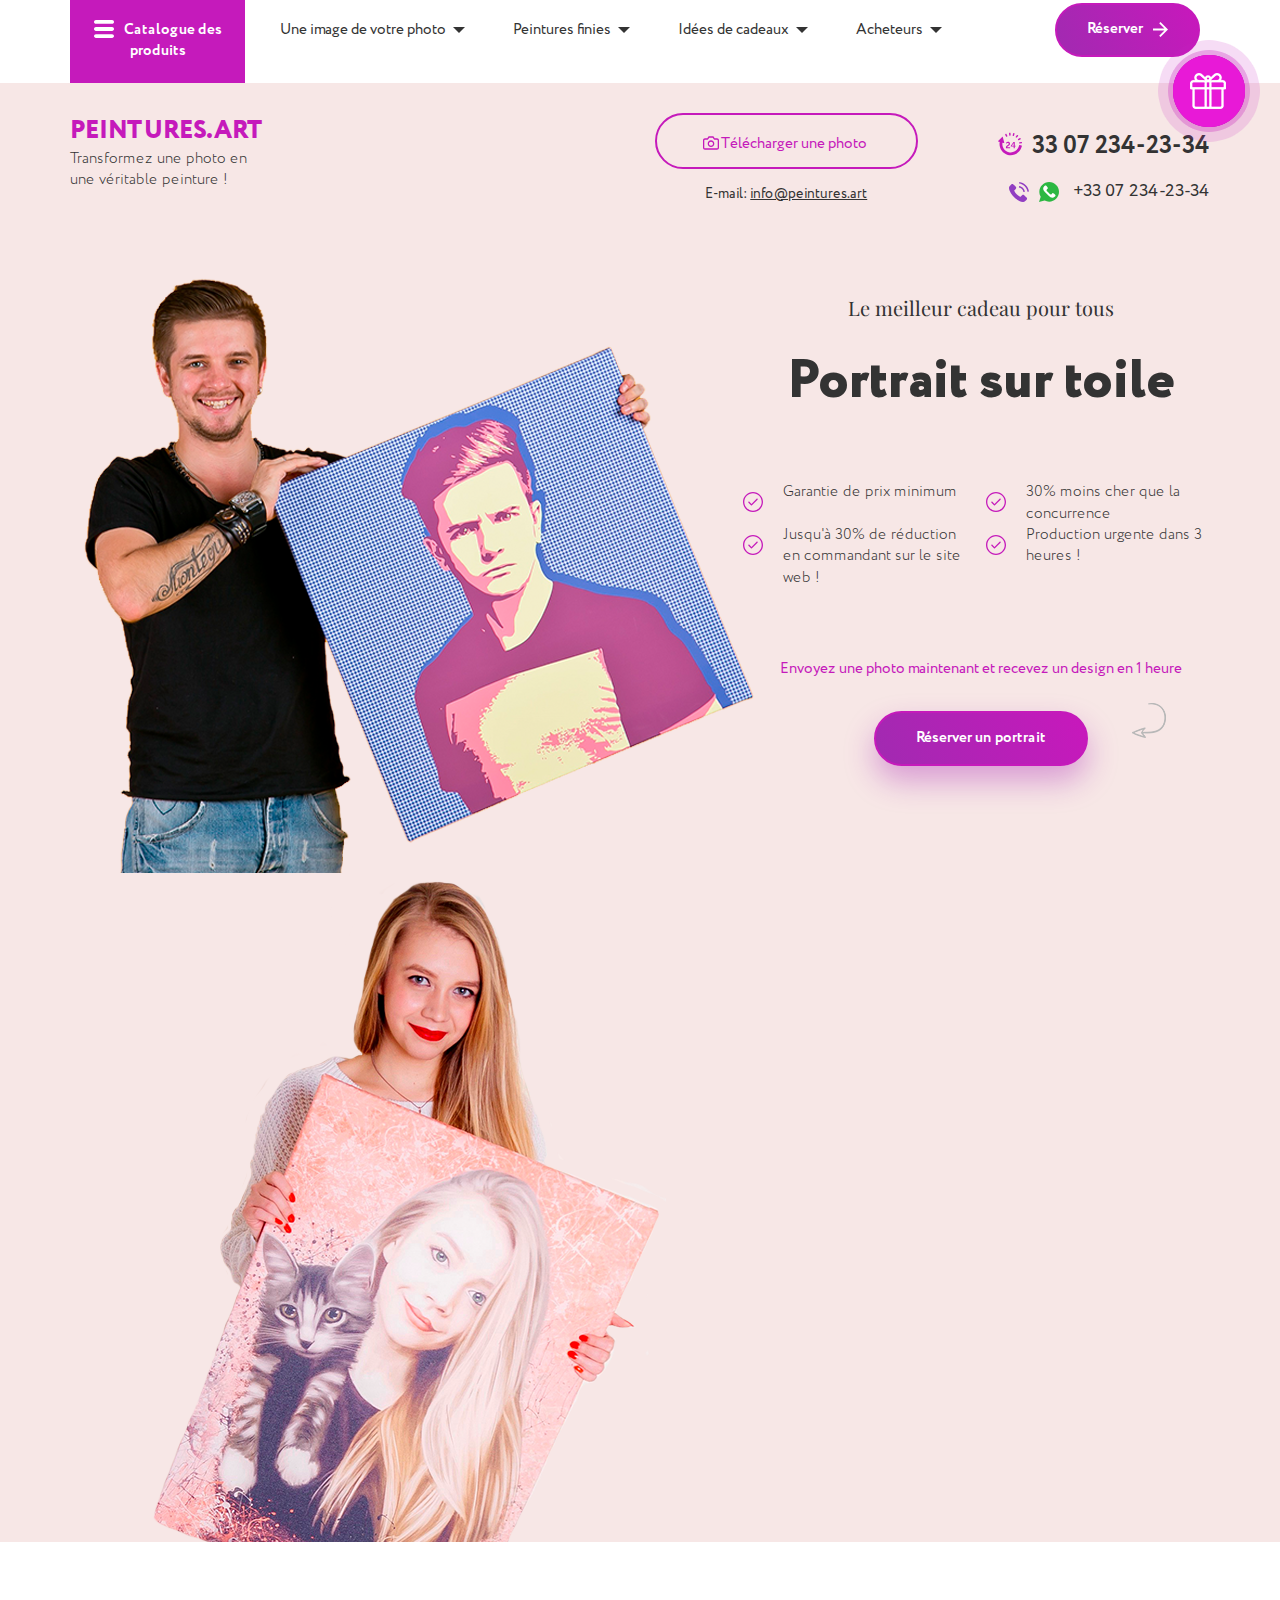
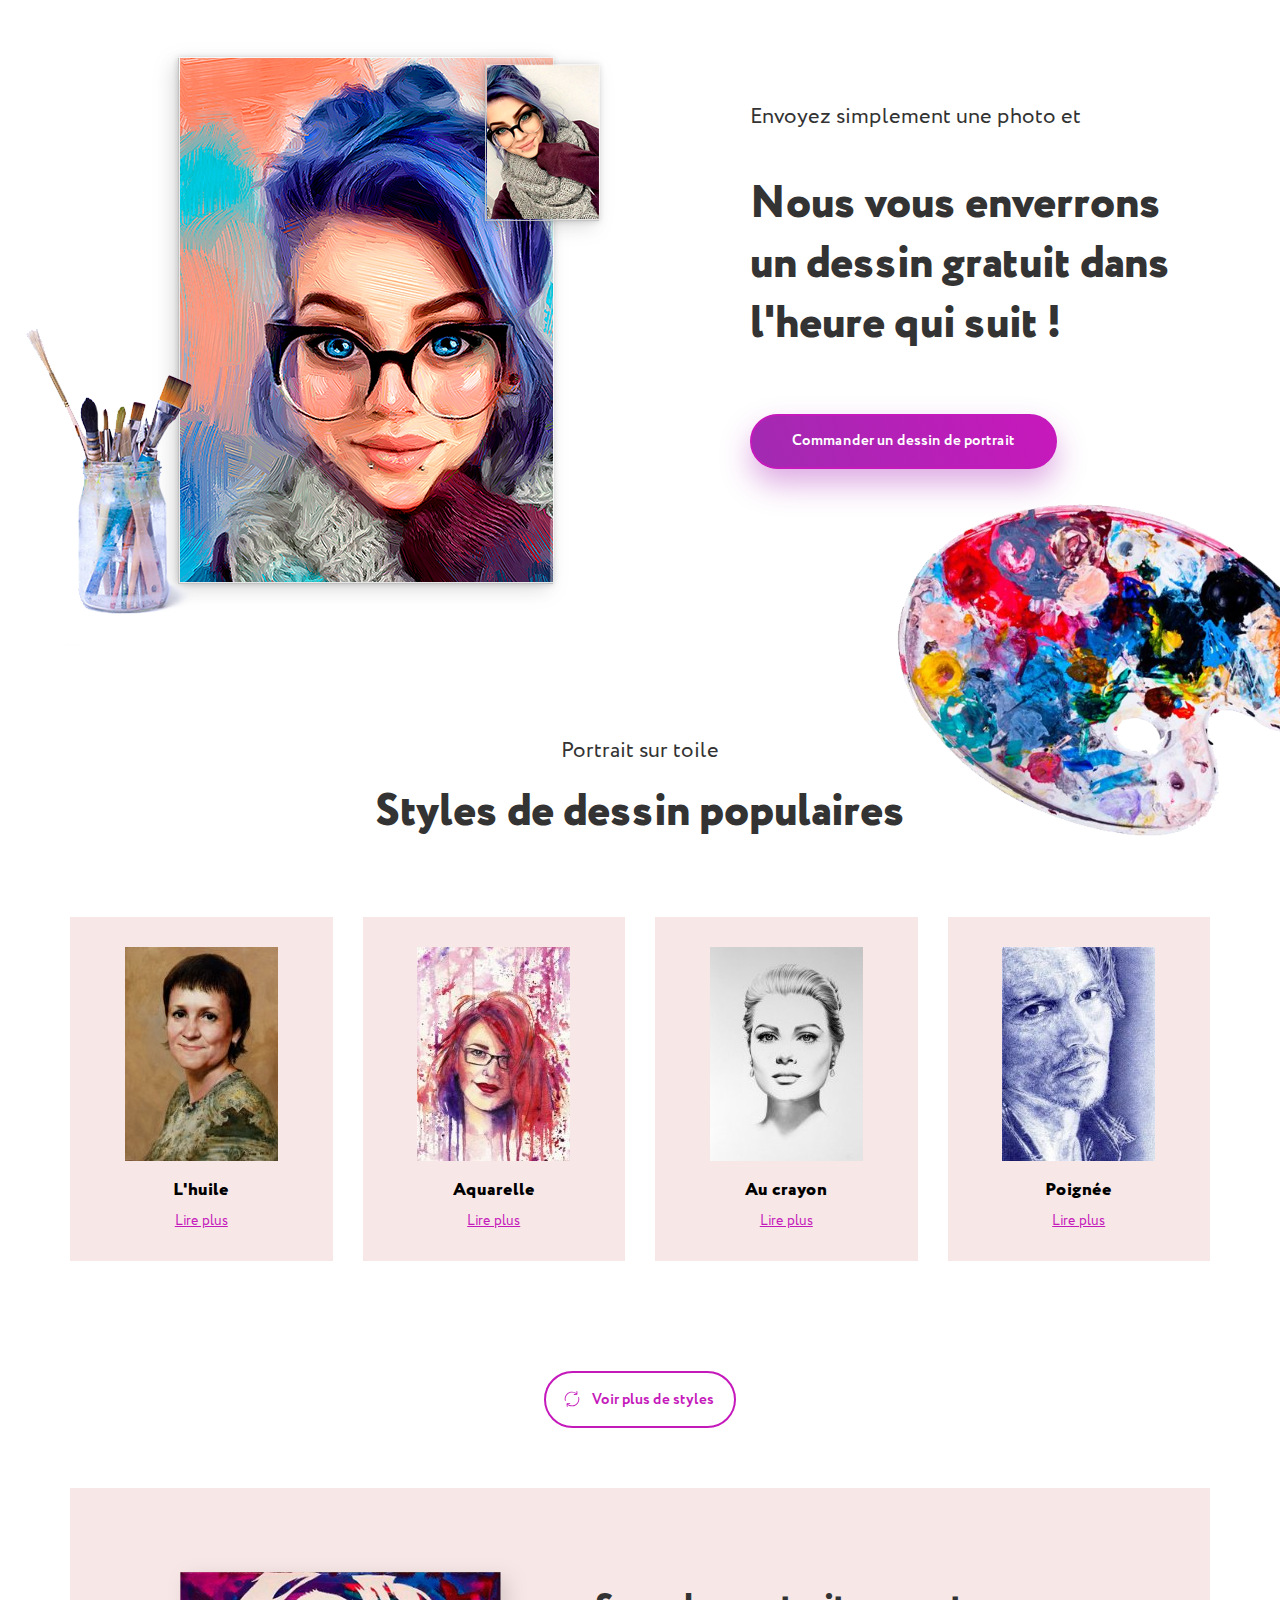
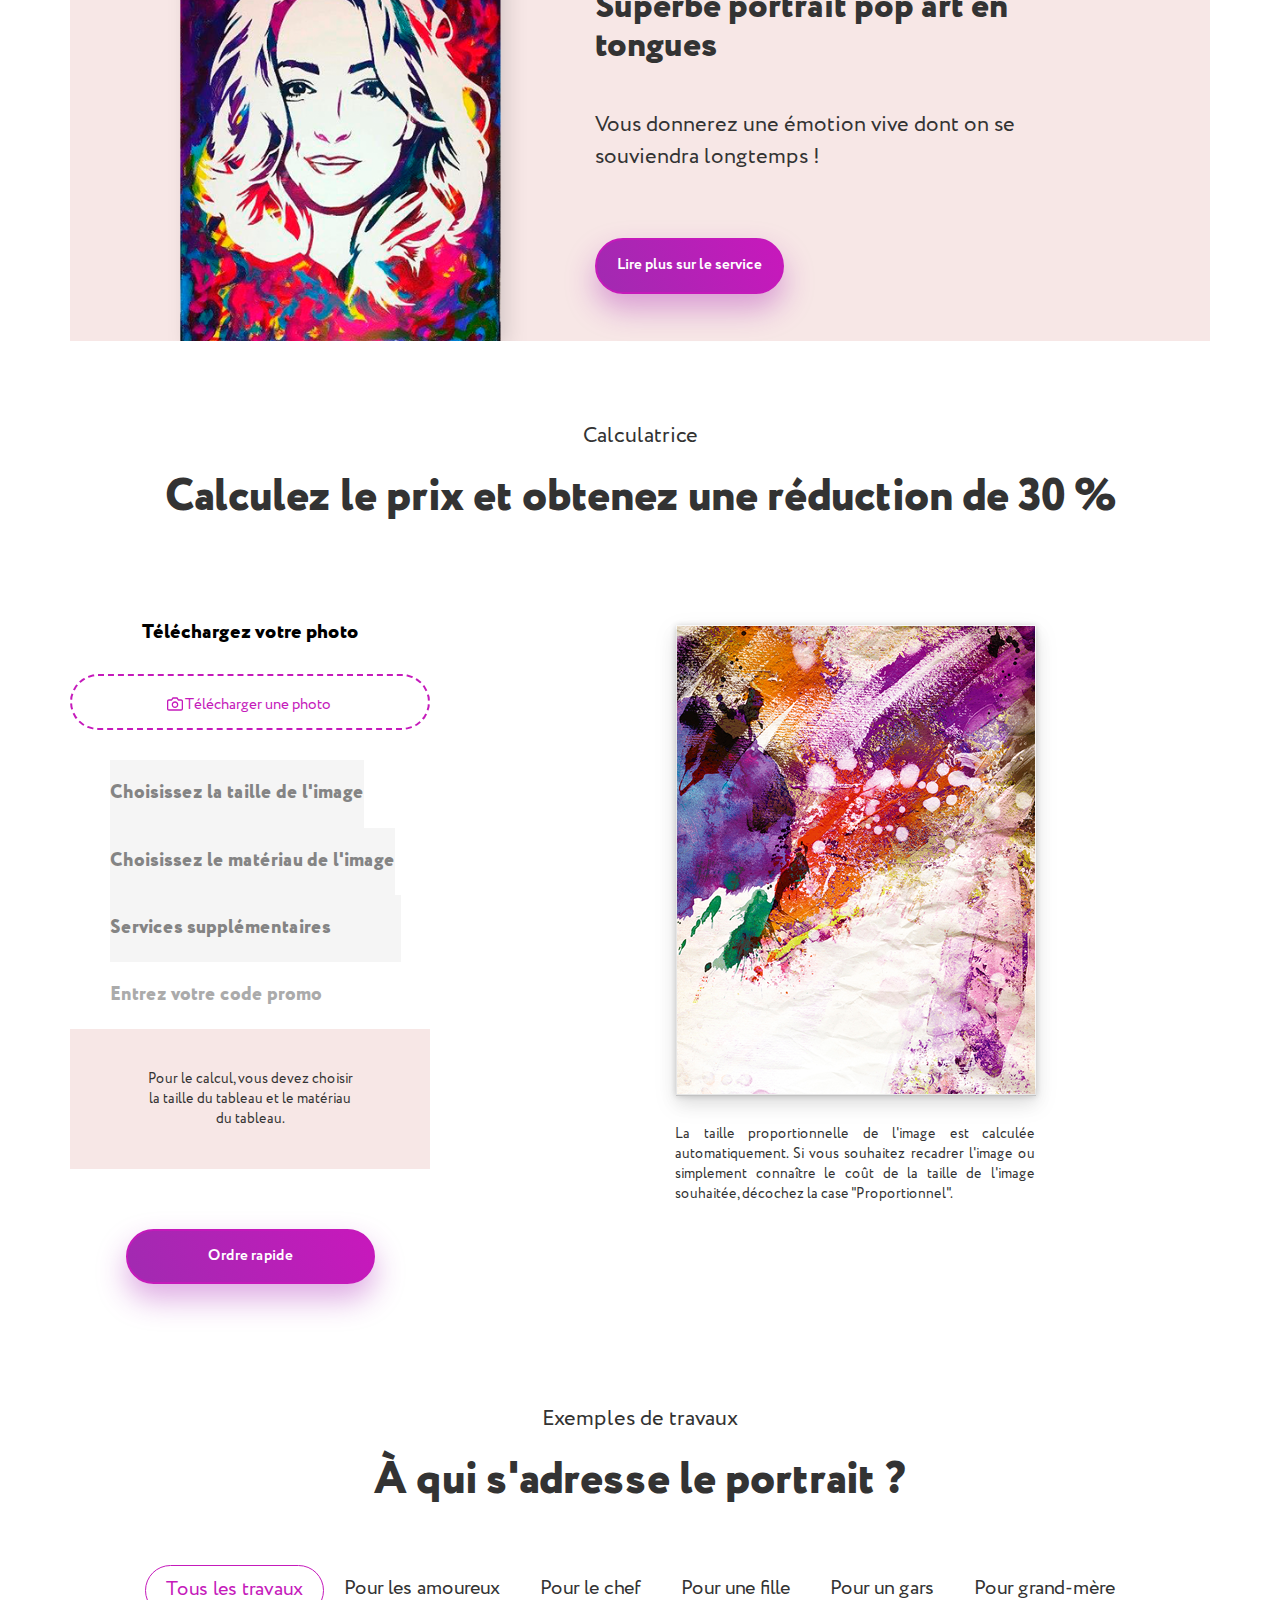
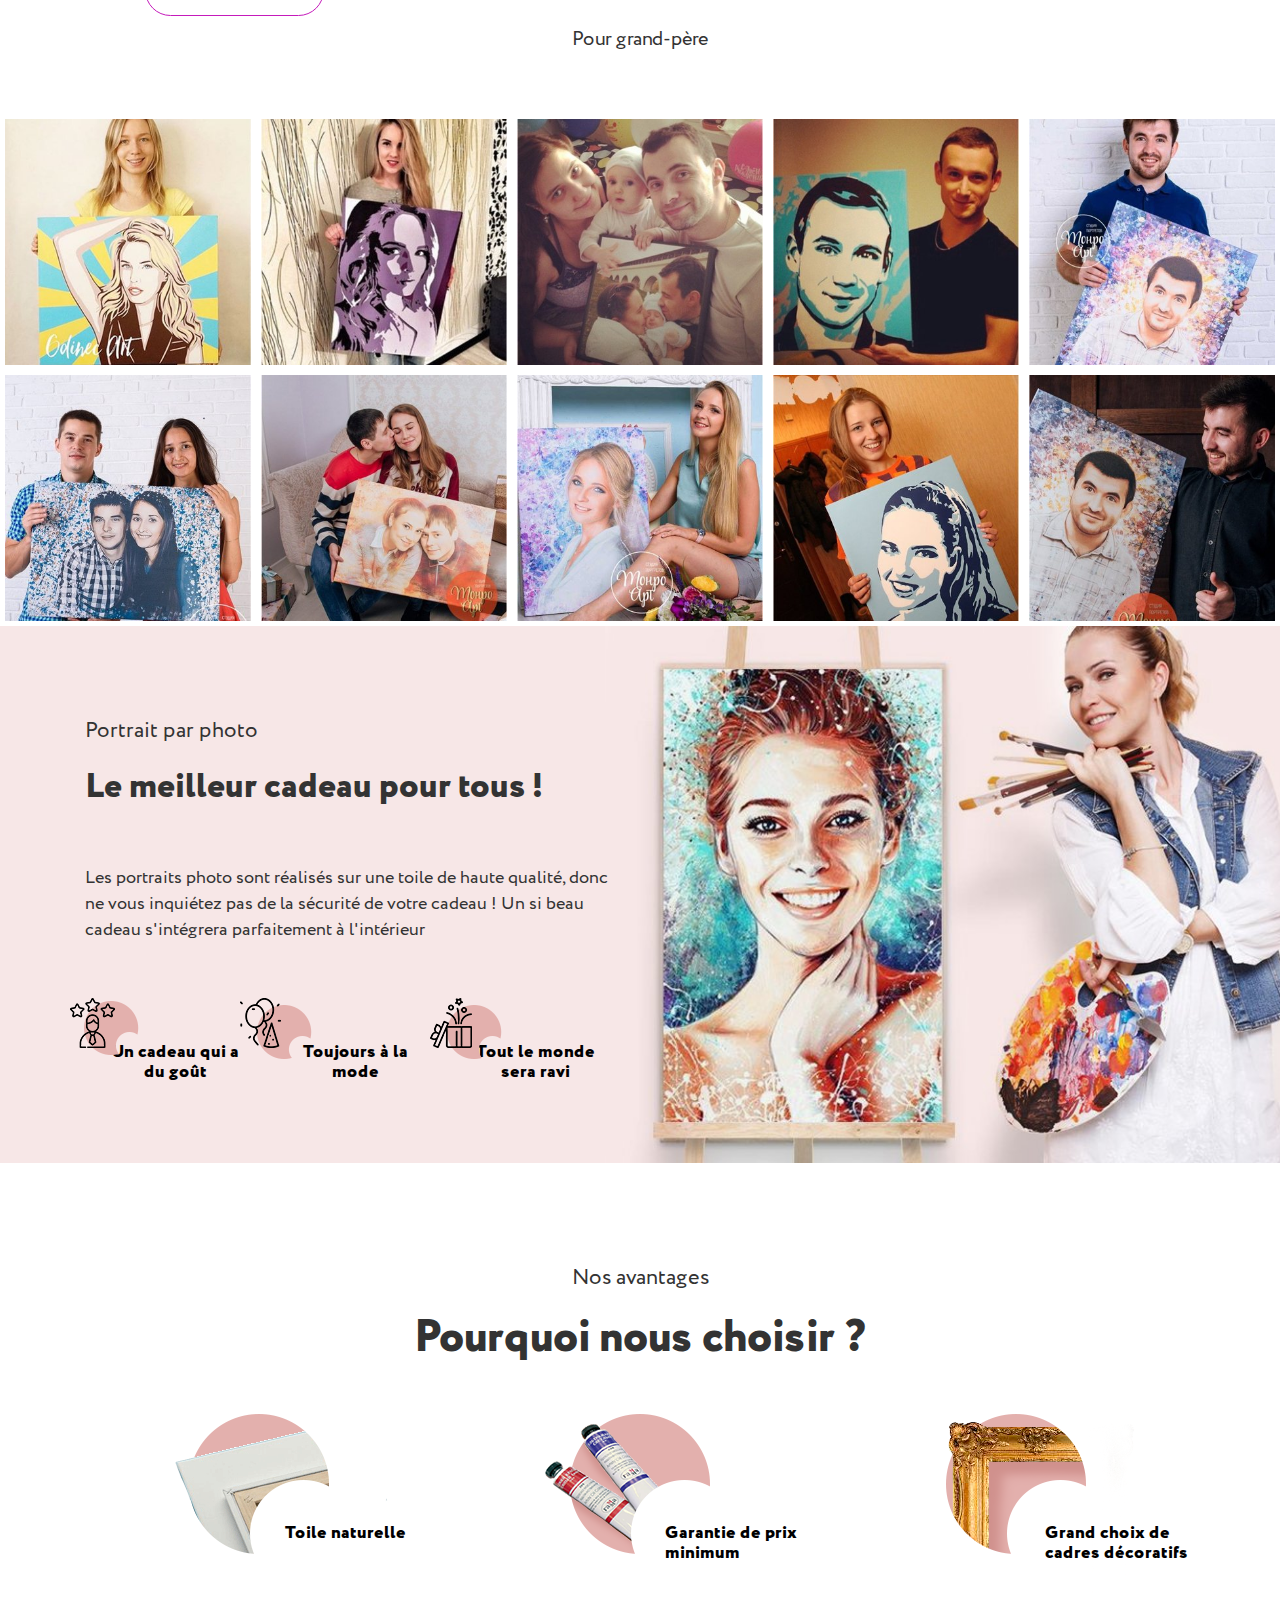
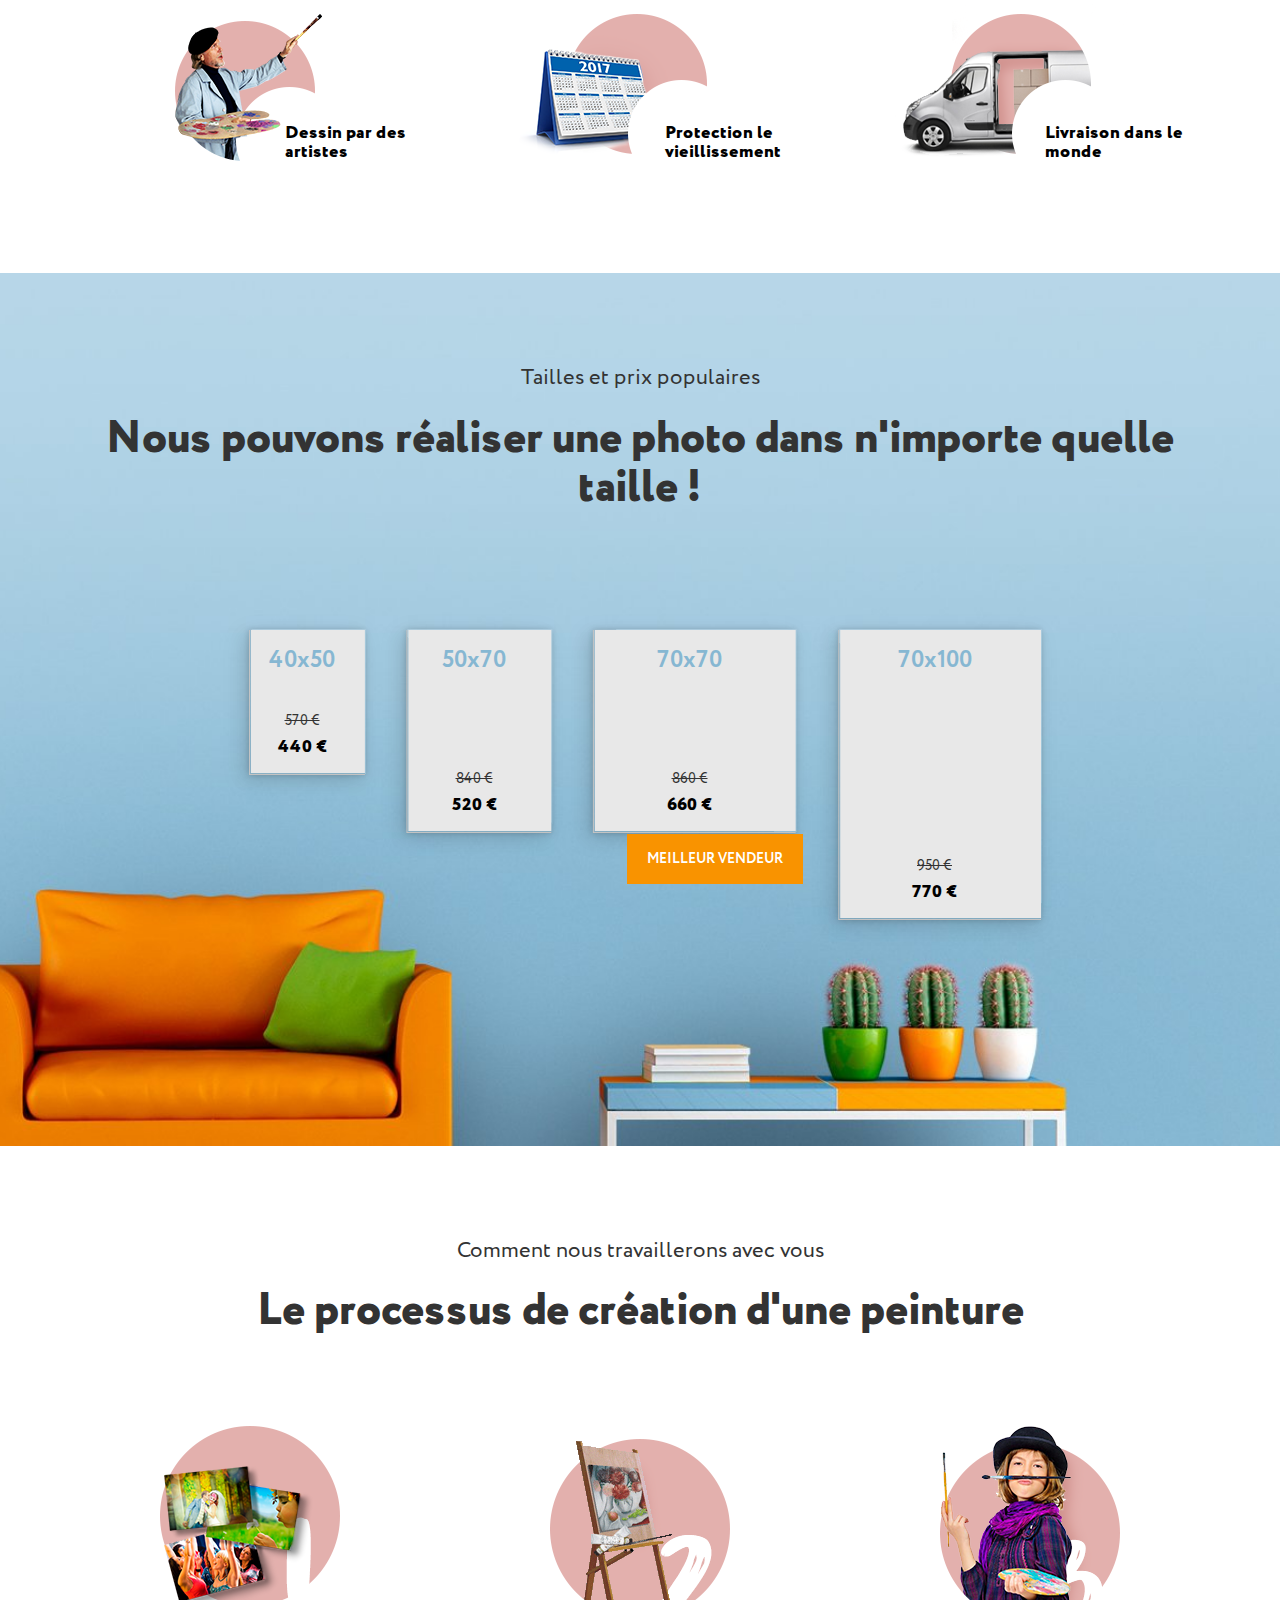
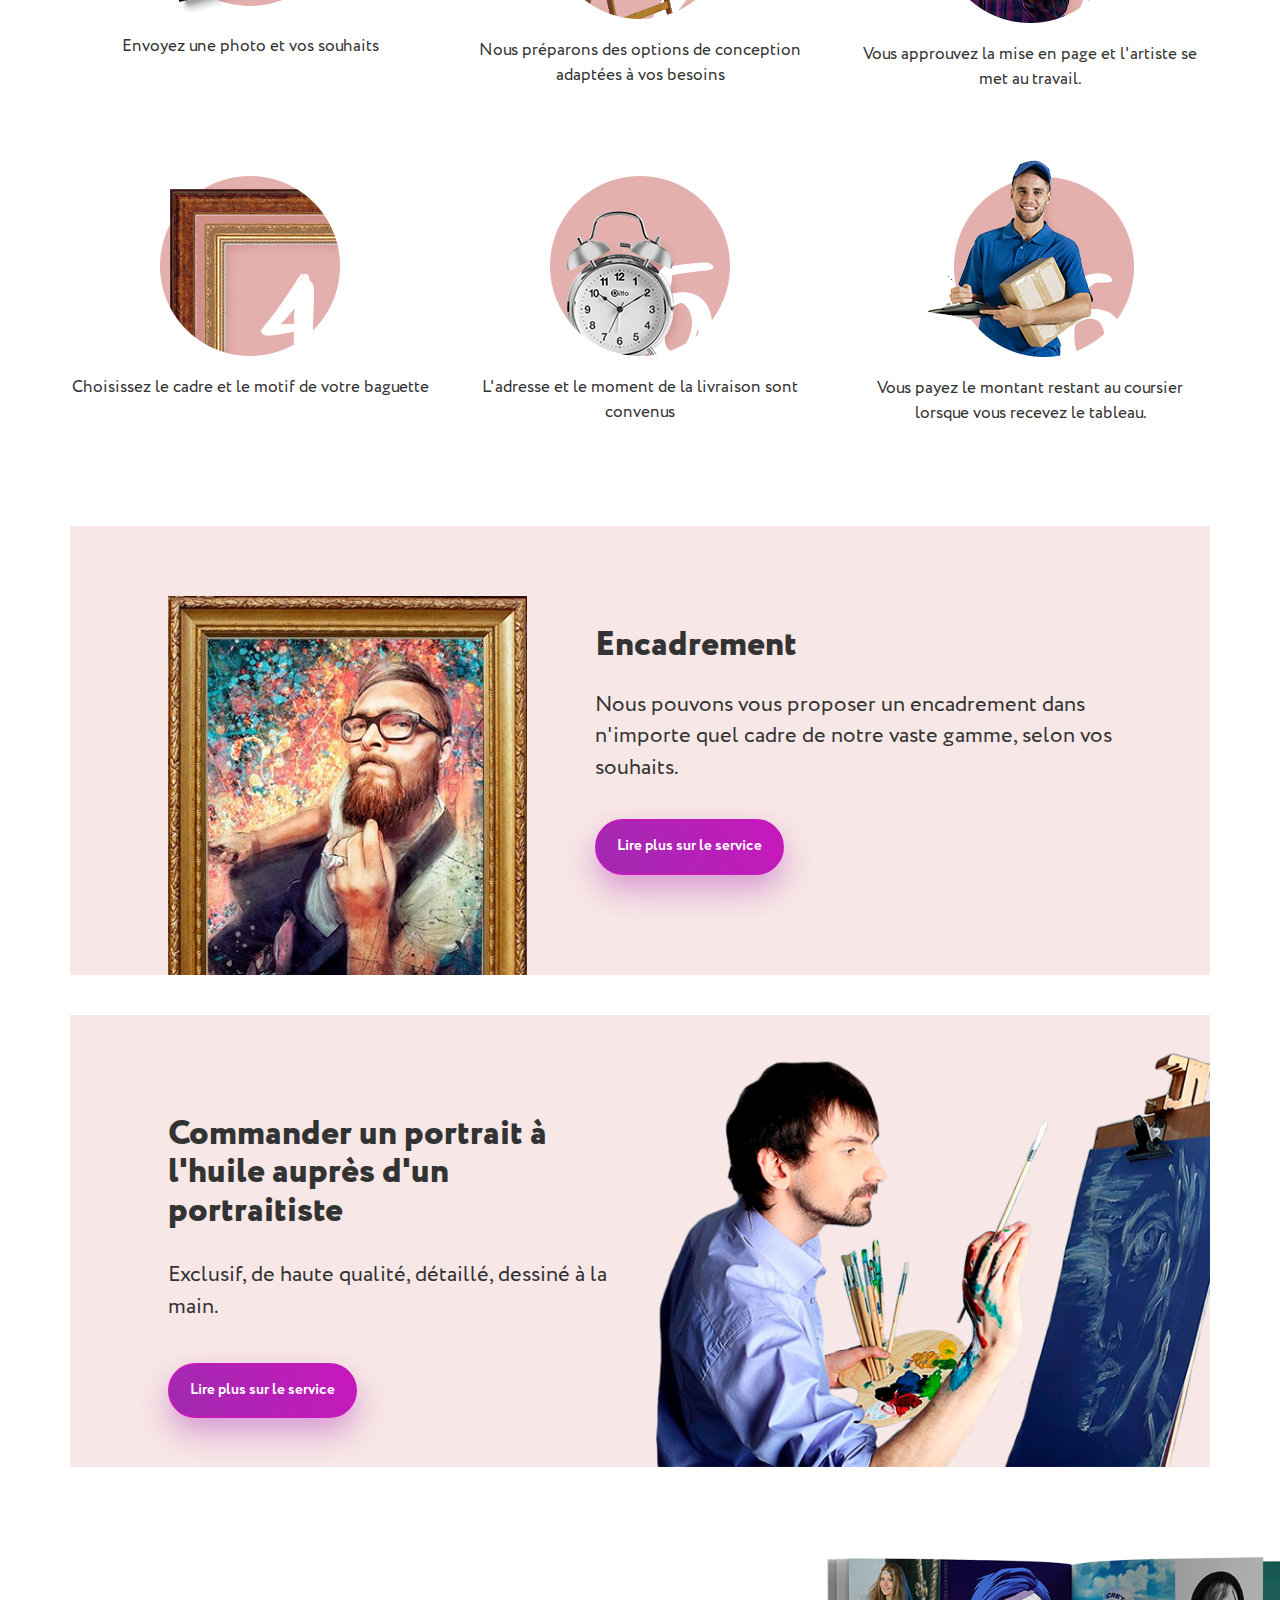
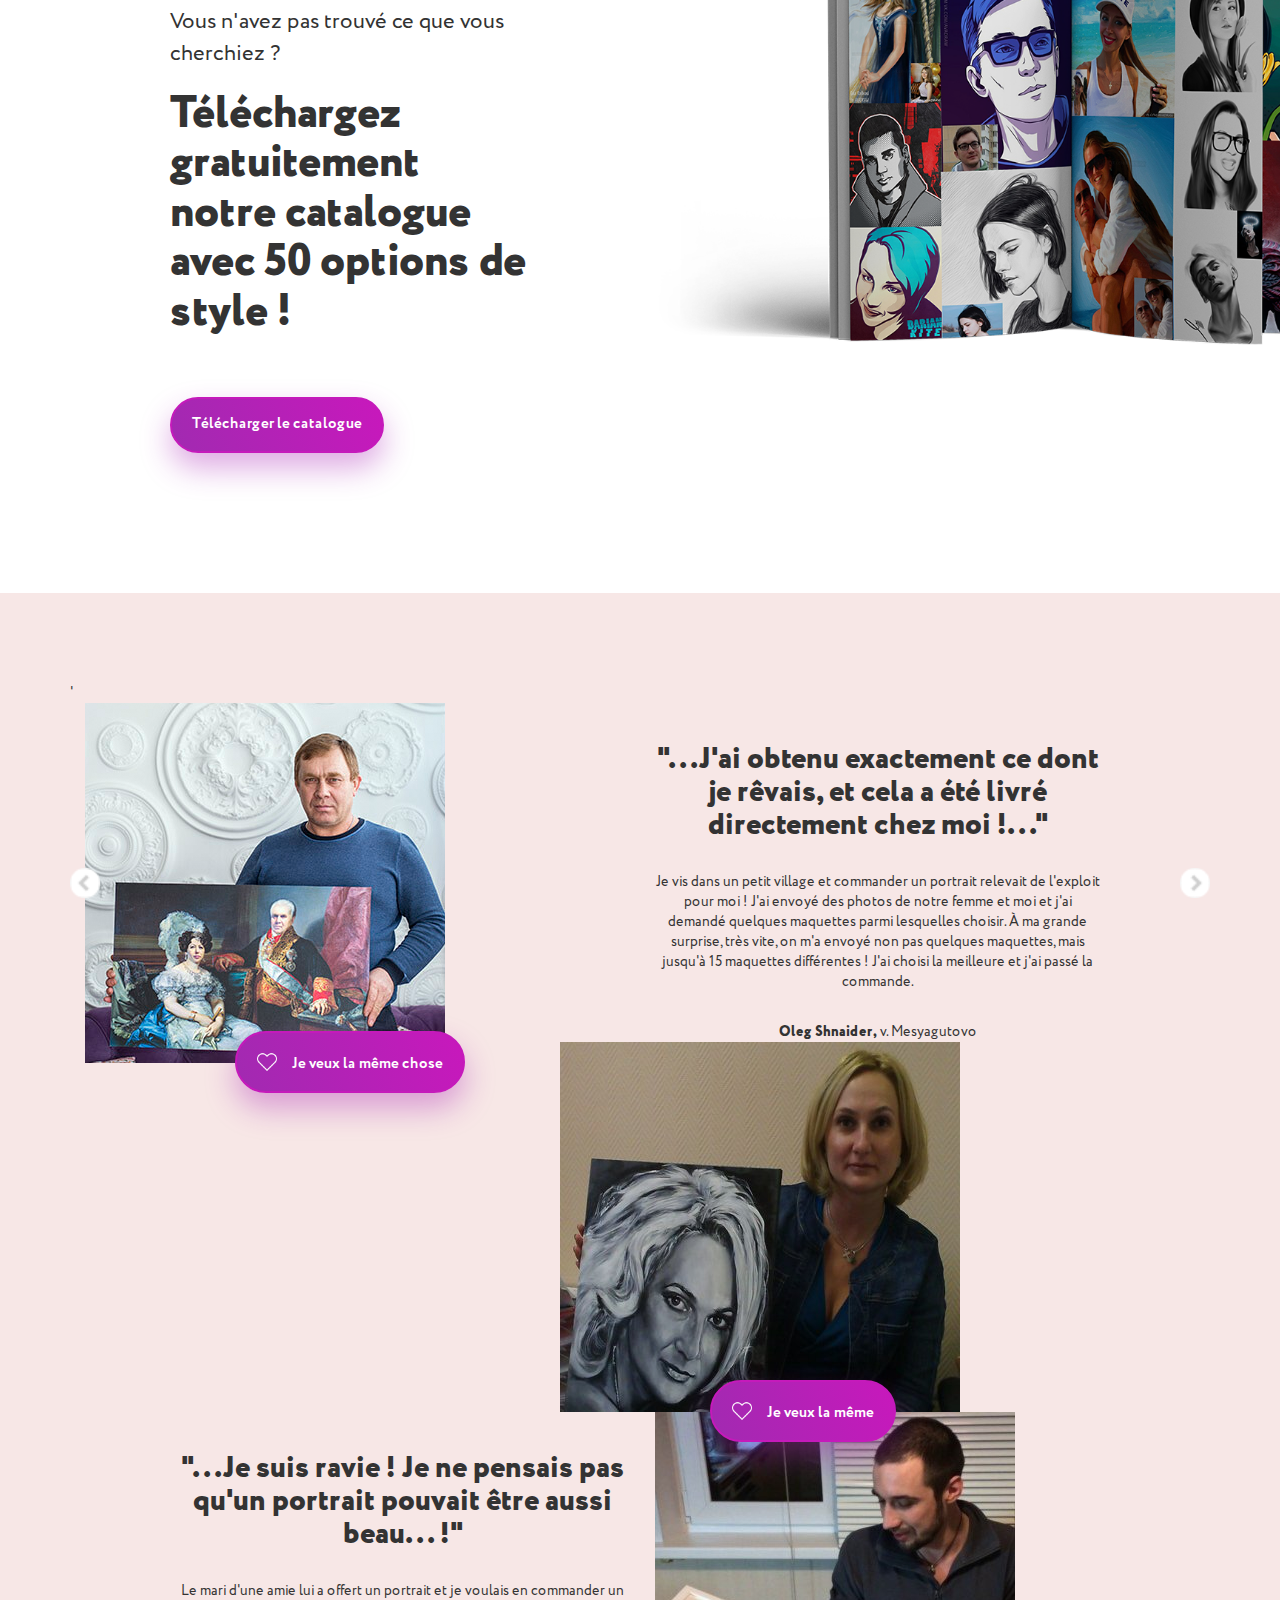
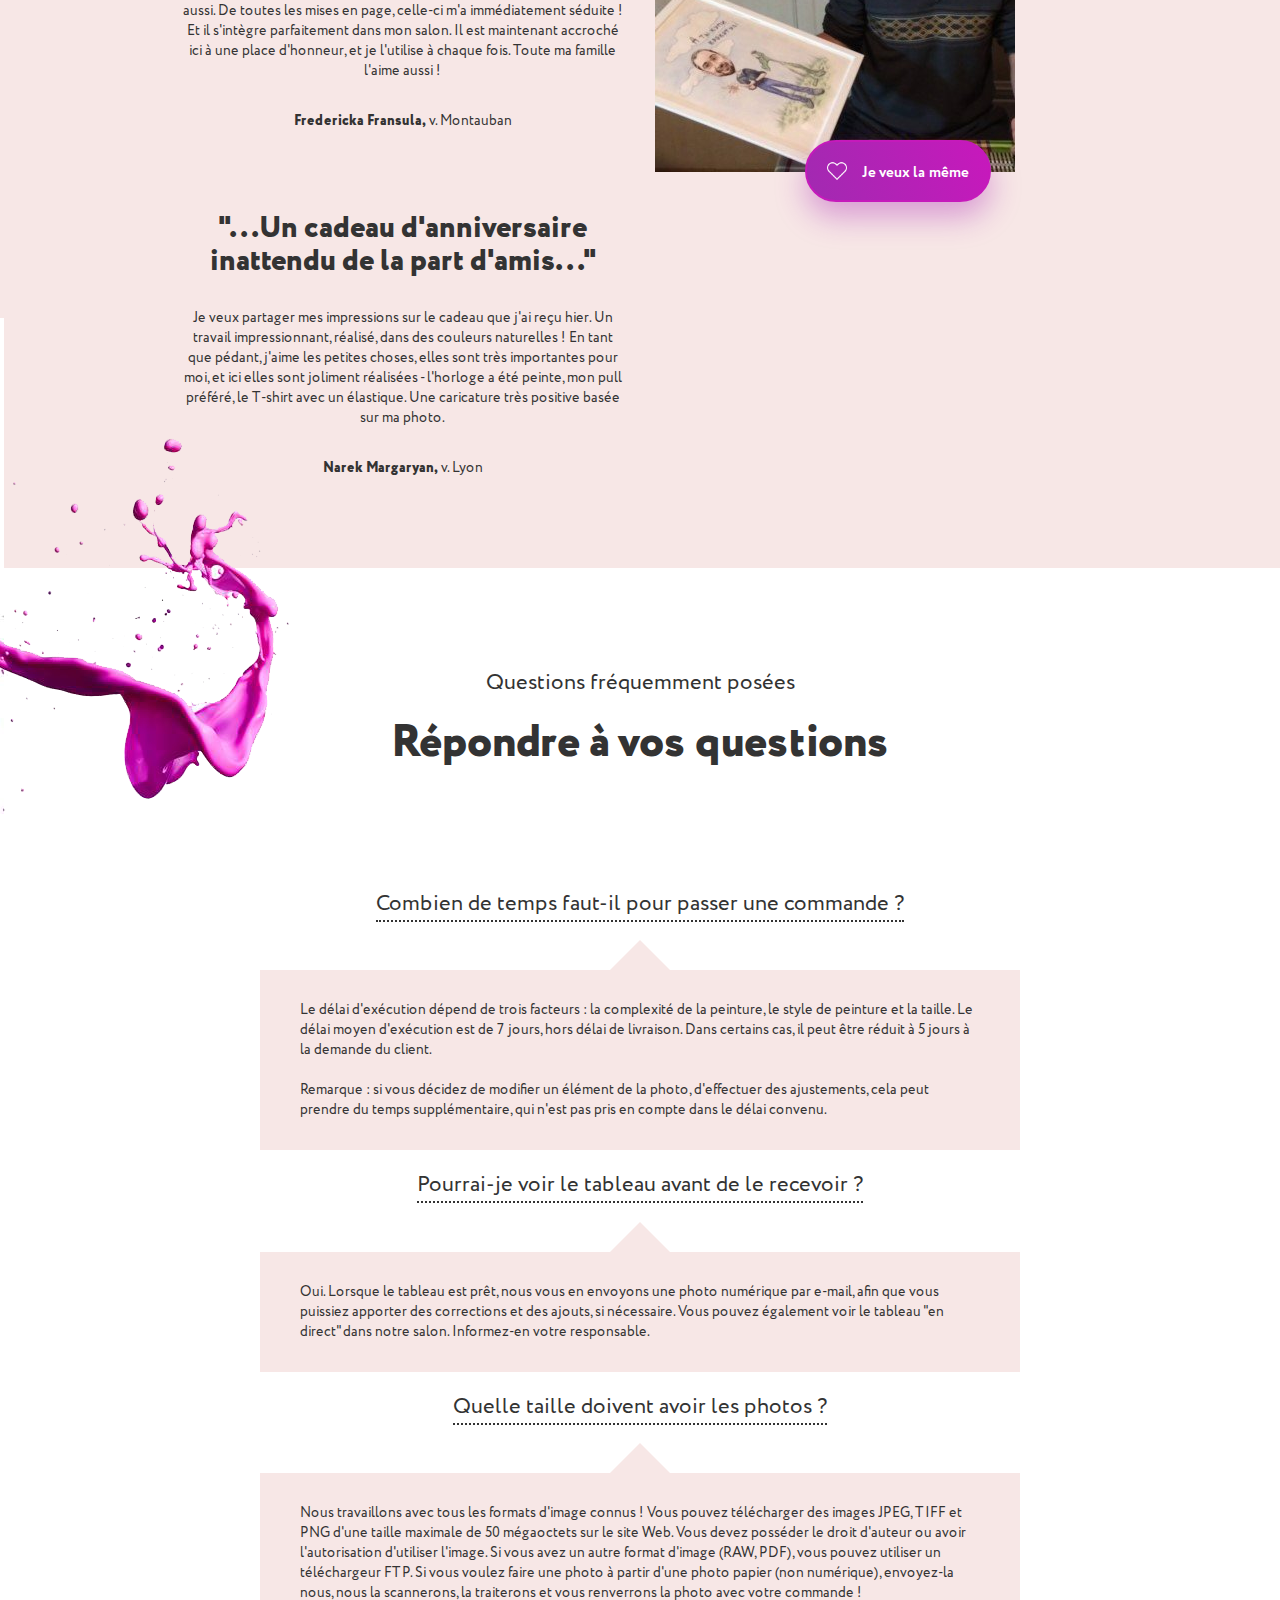
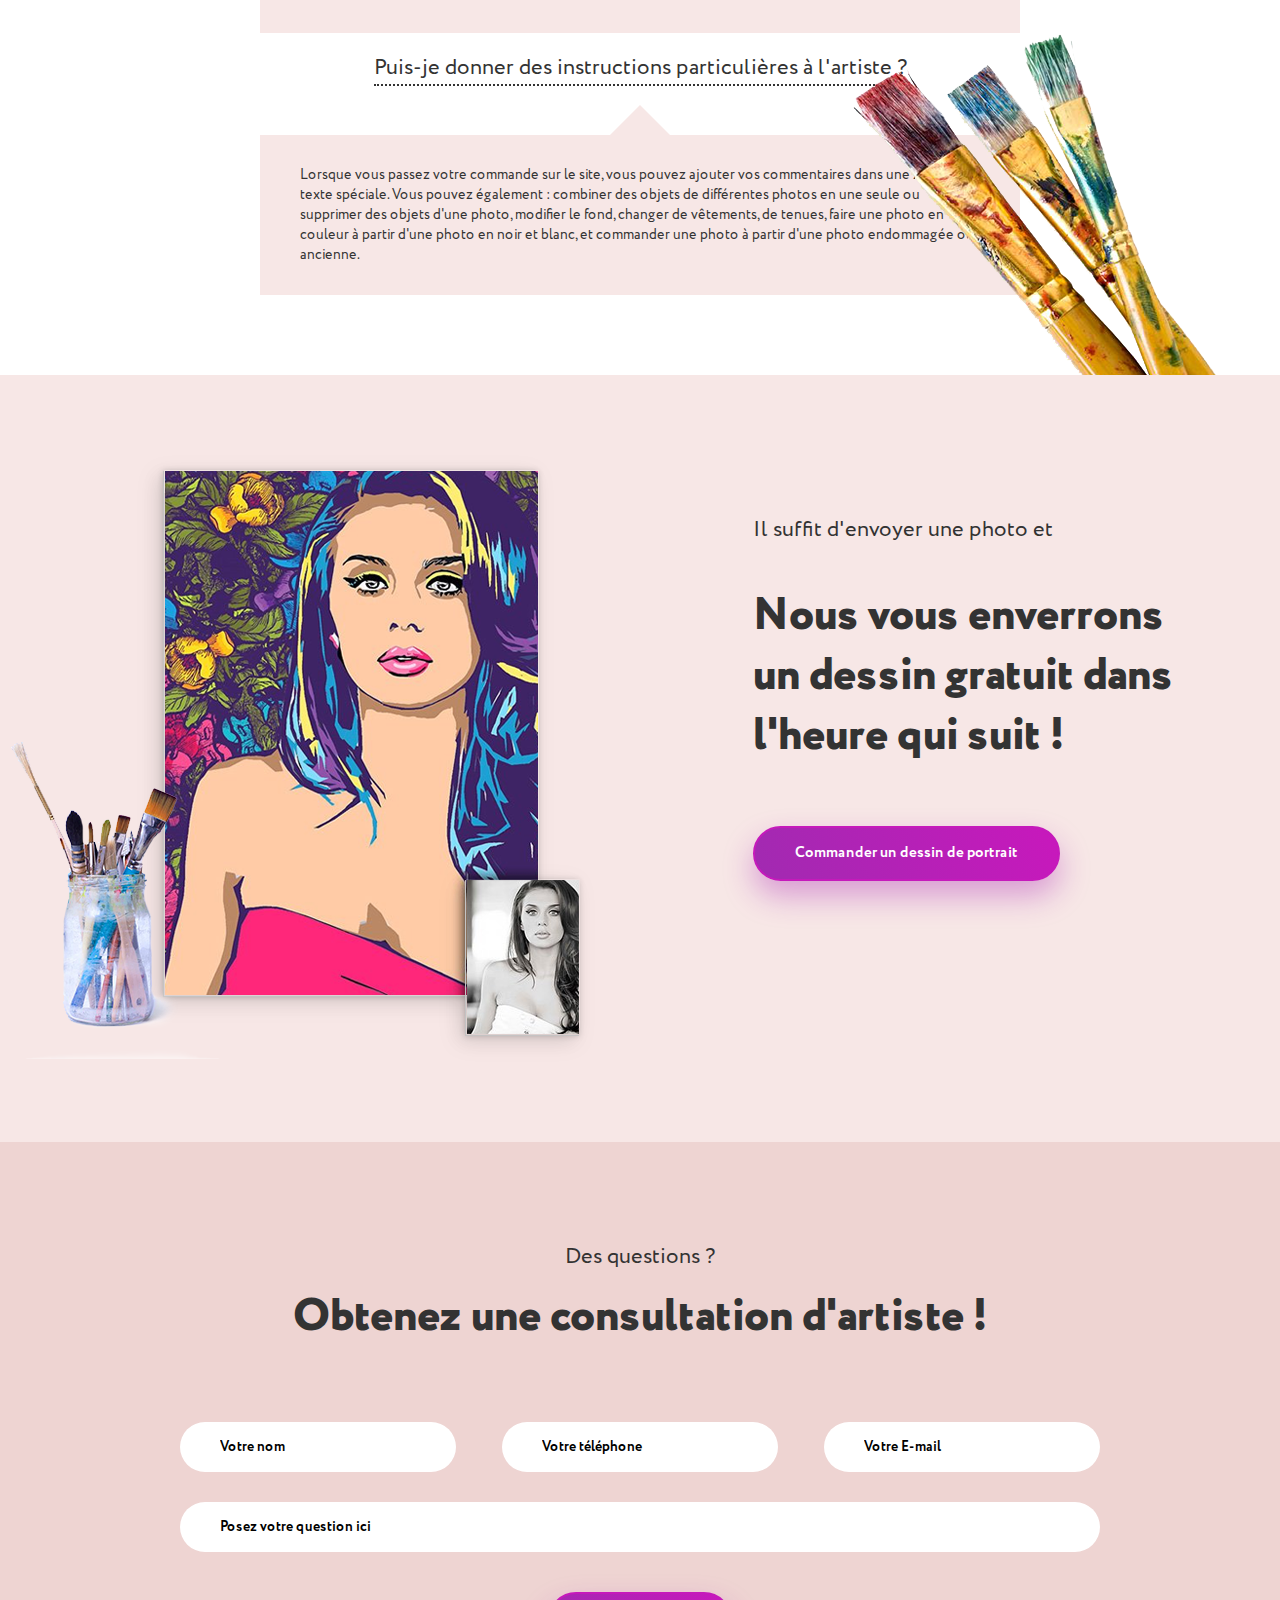
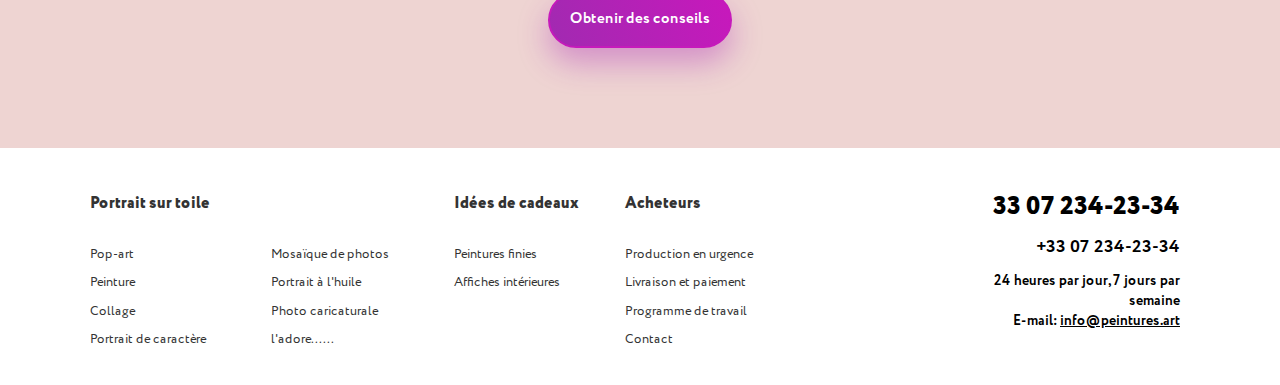
==== commit 98f44bec: "+modals" ====
--- a/src/index.html
+++ b/src/index.html
@@ -344,7 +344,7 @@
 			<p class=p-heading>Nos avantages</p>
 			<h2>Pourquoi nous choisir ?</h2>
 			<div class="col-md-4 col-sm-6 wow rotateIn" data-wow-delay="0.1s">
-				<h4><img class=features-img-1 src=assets/img/features-1.png alt>Toile naturelle et les meilleures peintures</h4>
+				<h4><img class=features-img-1 src=assets/img/features-1.png alt>Toile naturelle</h4>
 			</div>
 			<div class="col-md-4 col-sm-6  wow rotateIn" data-wow-delay="0.2s">
 				<h4><img class=features-img-2 src=assets/img/features-2.png alt>Garantie de prix minimum</h4>
@@ -353,13 +353,13 @@
 				<h4><img class=features-img-3 src=assets/img/features-3.png alt>Grand choix de cadres décoratifs</h4>
 			</div>
 			<div class="col-md-4 col-sm-6  wow rotateIn" data-wow-delay="0.4s">
-				<h4><img class=features-img-4 src=assets/img/features-4.png alt>Dessin par des artistes professionnels</h4>
+				<h4><img class=features-img-4 src=assets/img/features-4.png alt>Dessin par des artistes</h4>
 			</div>
 			<div class="col-md-4 col-sm-6  wow rotateIn" data-wow-delay="0.5s">
-				<h4><img class=features-img-5 src=assets/img/features-5.png alt>Protection contre le vieillissement jusqu'à l'âge de 70 ans</h4>
+				<h4><img class=features-img-5 src=assets/img/features-5.png alt>Protection le vieillissement</h4>
 			</div>
 			<div class="col-md-4 col-sm-6  wow rotateIn" data-wow-delay="0.6s">
-				<h4><img class=features-img-6 src=assets/img/features-6.png alt>Livraison partout dans le monde</h4>
+				<h4><img class=features-img-6 src=assets/img/features-6.png alt>Livraison dans le monde</h4>
 			</div>
 		</div>
 	</section>
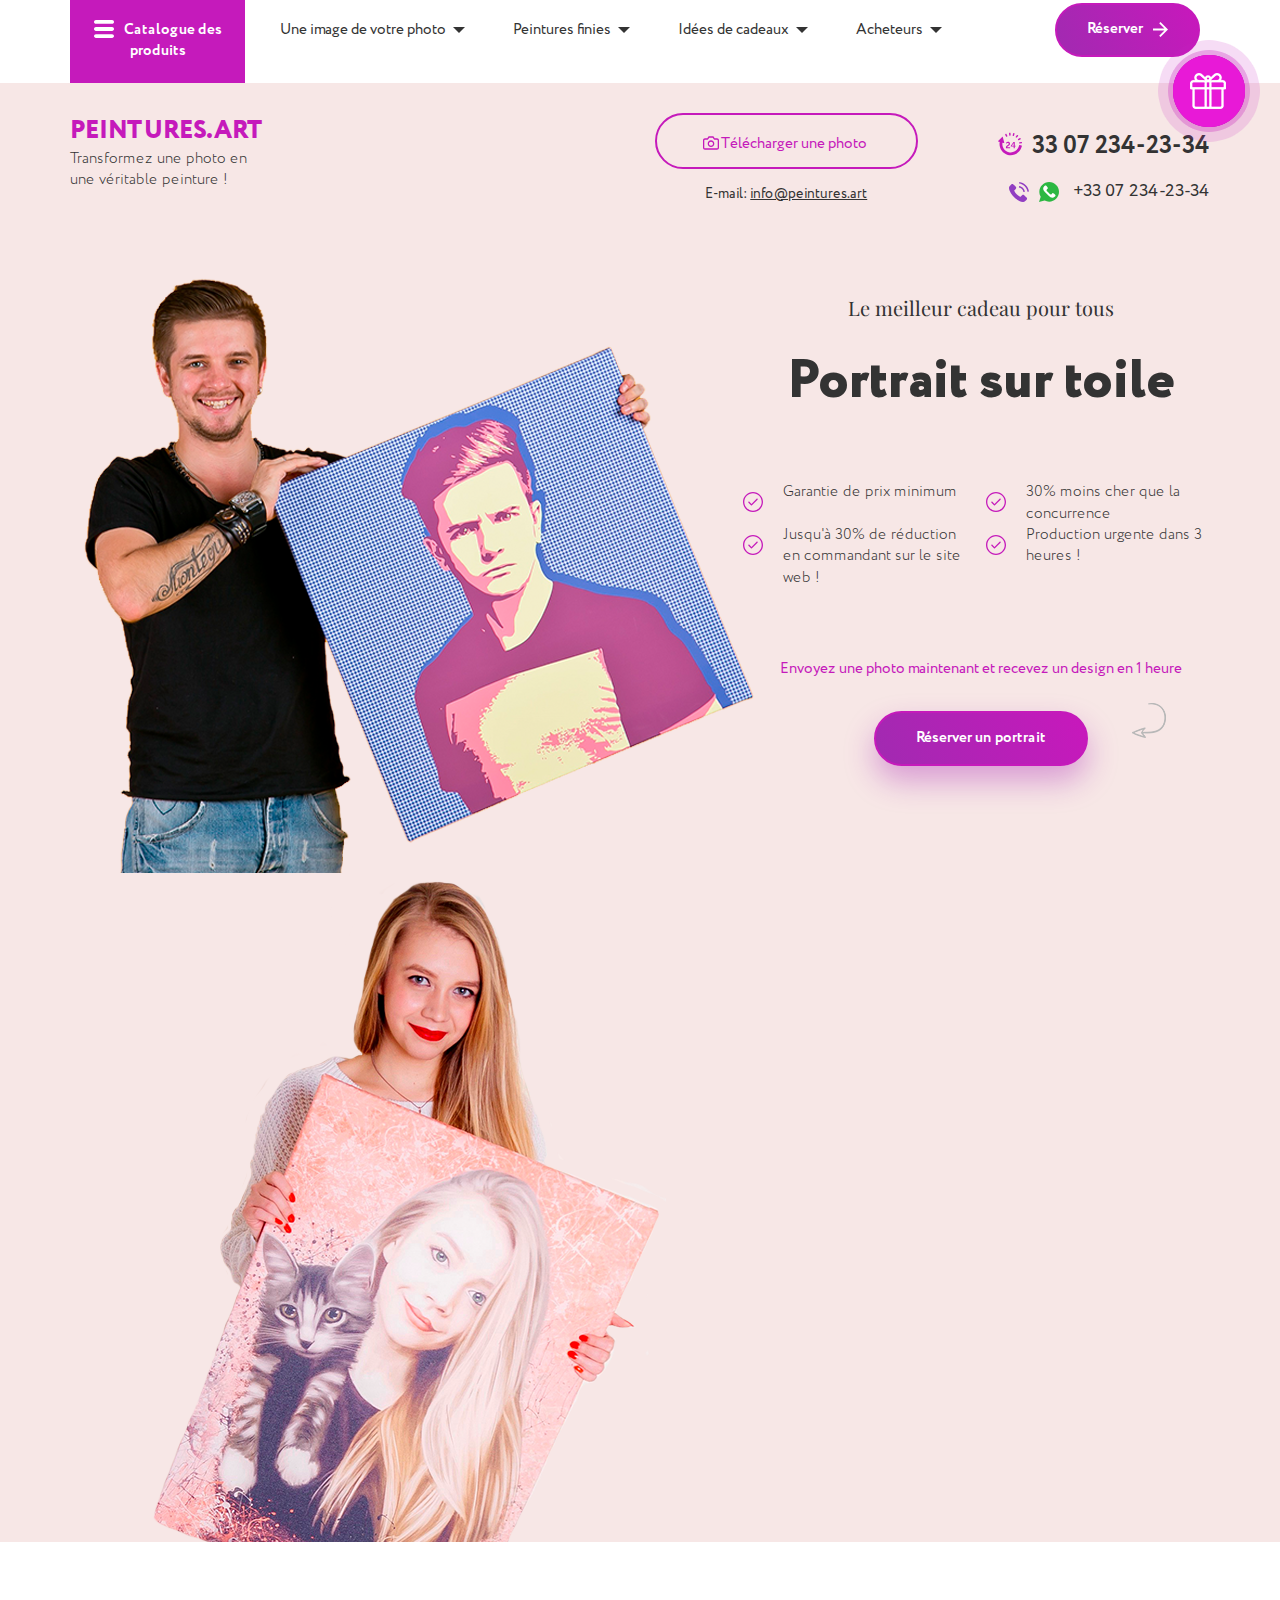
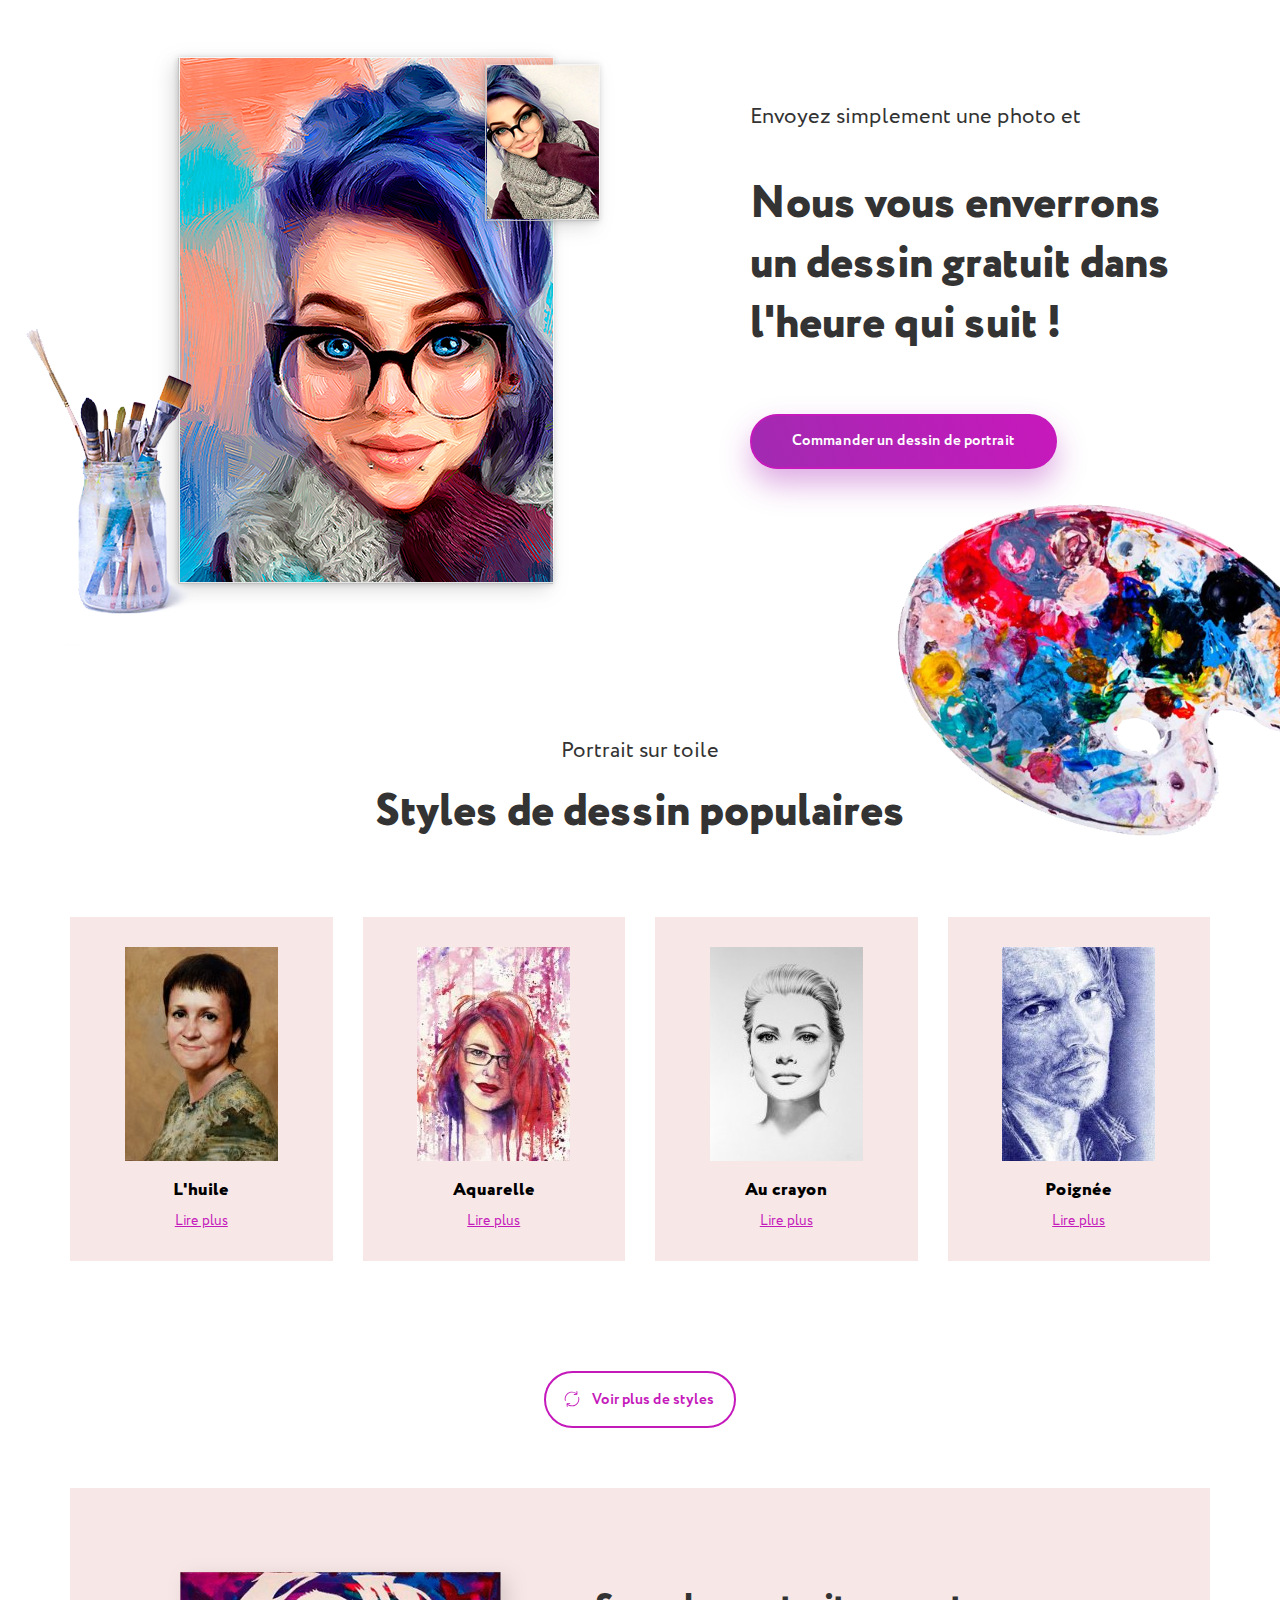
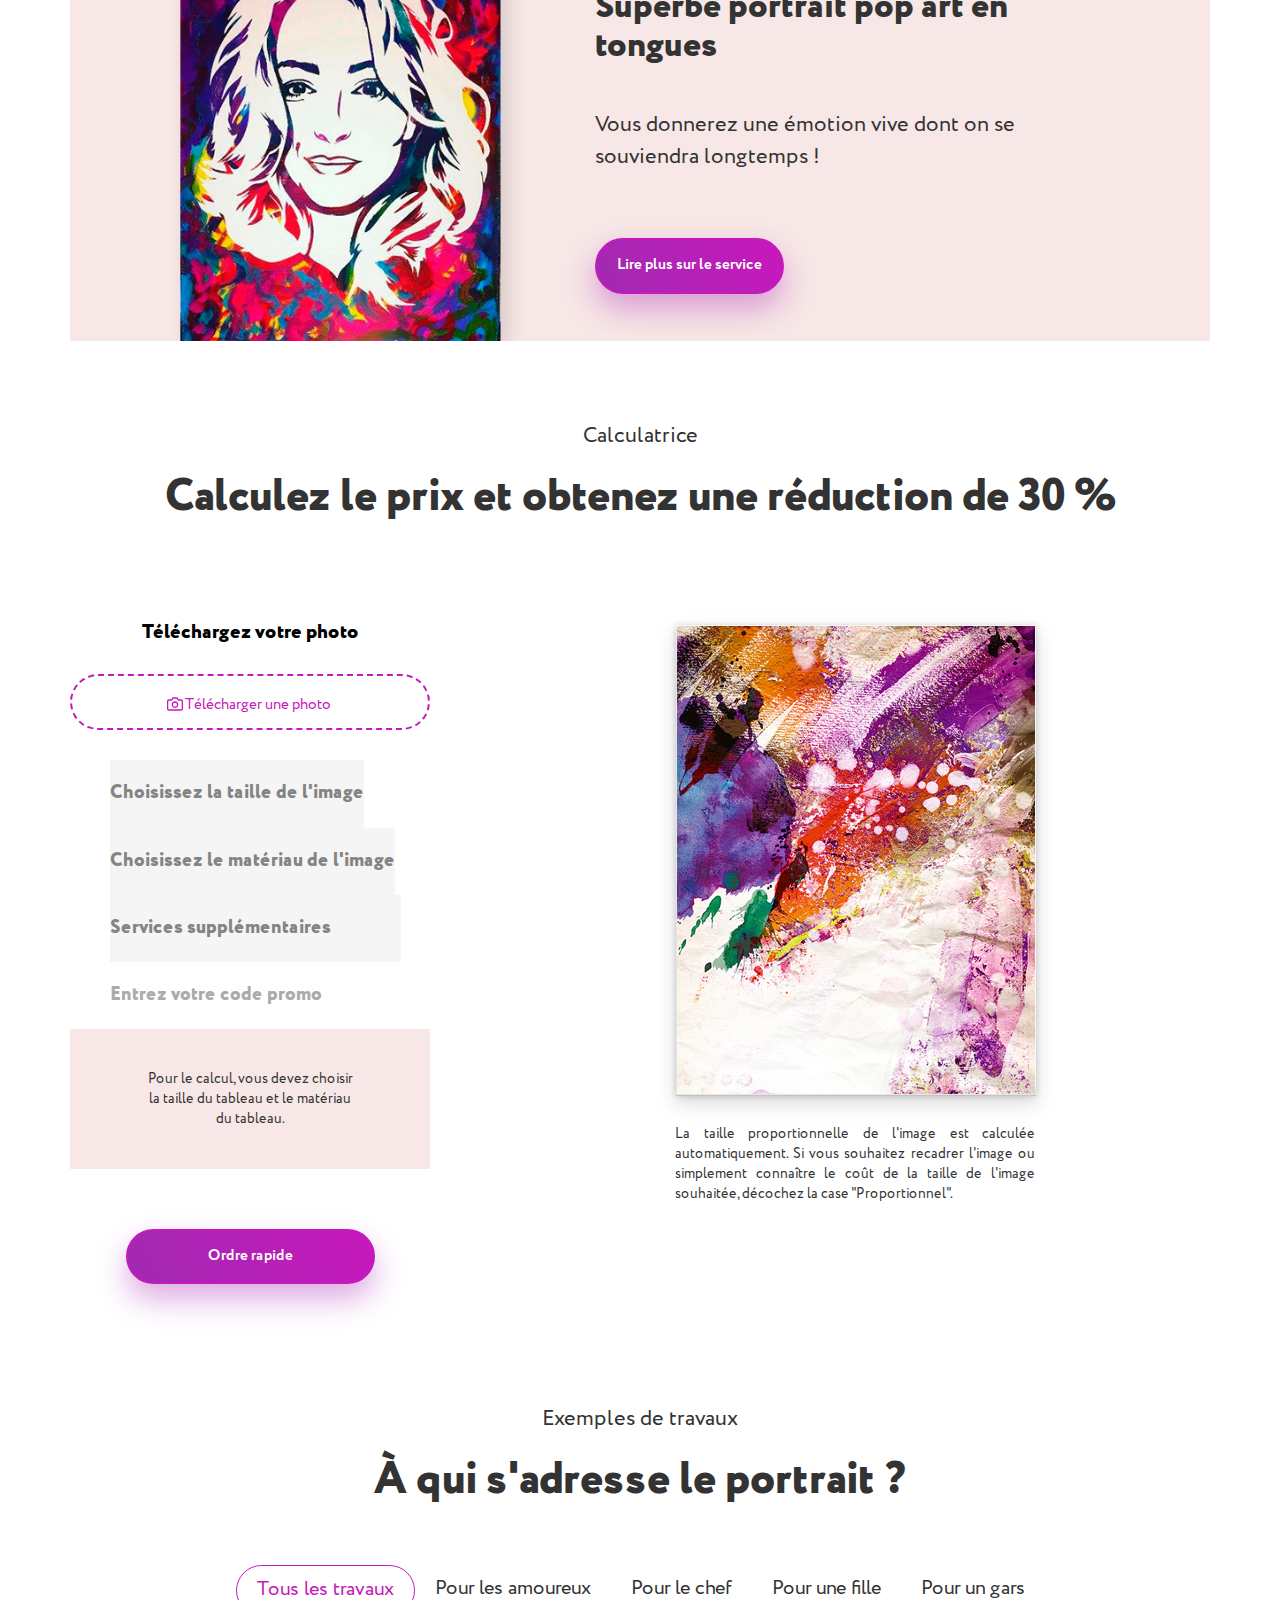
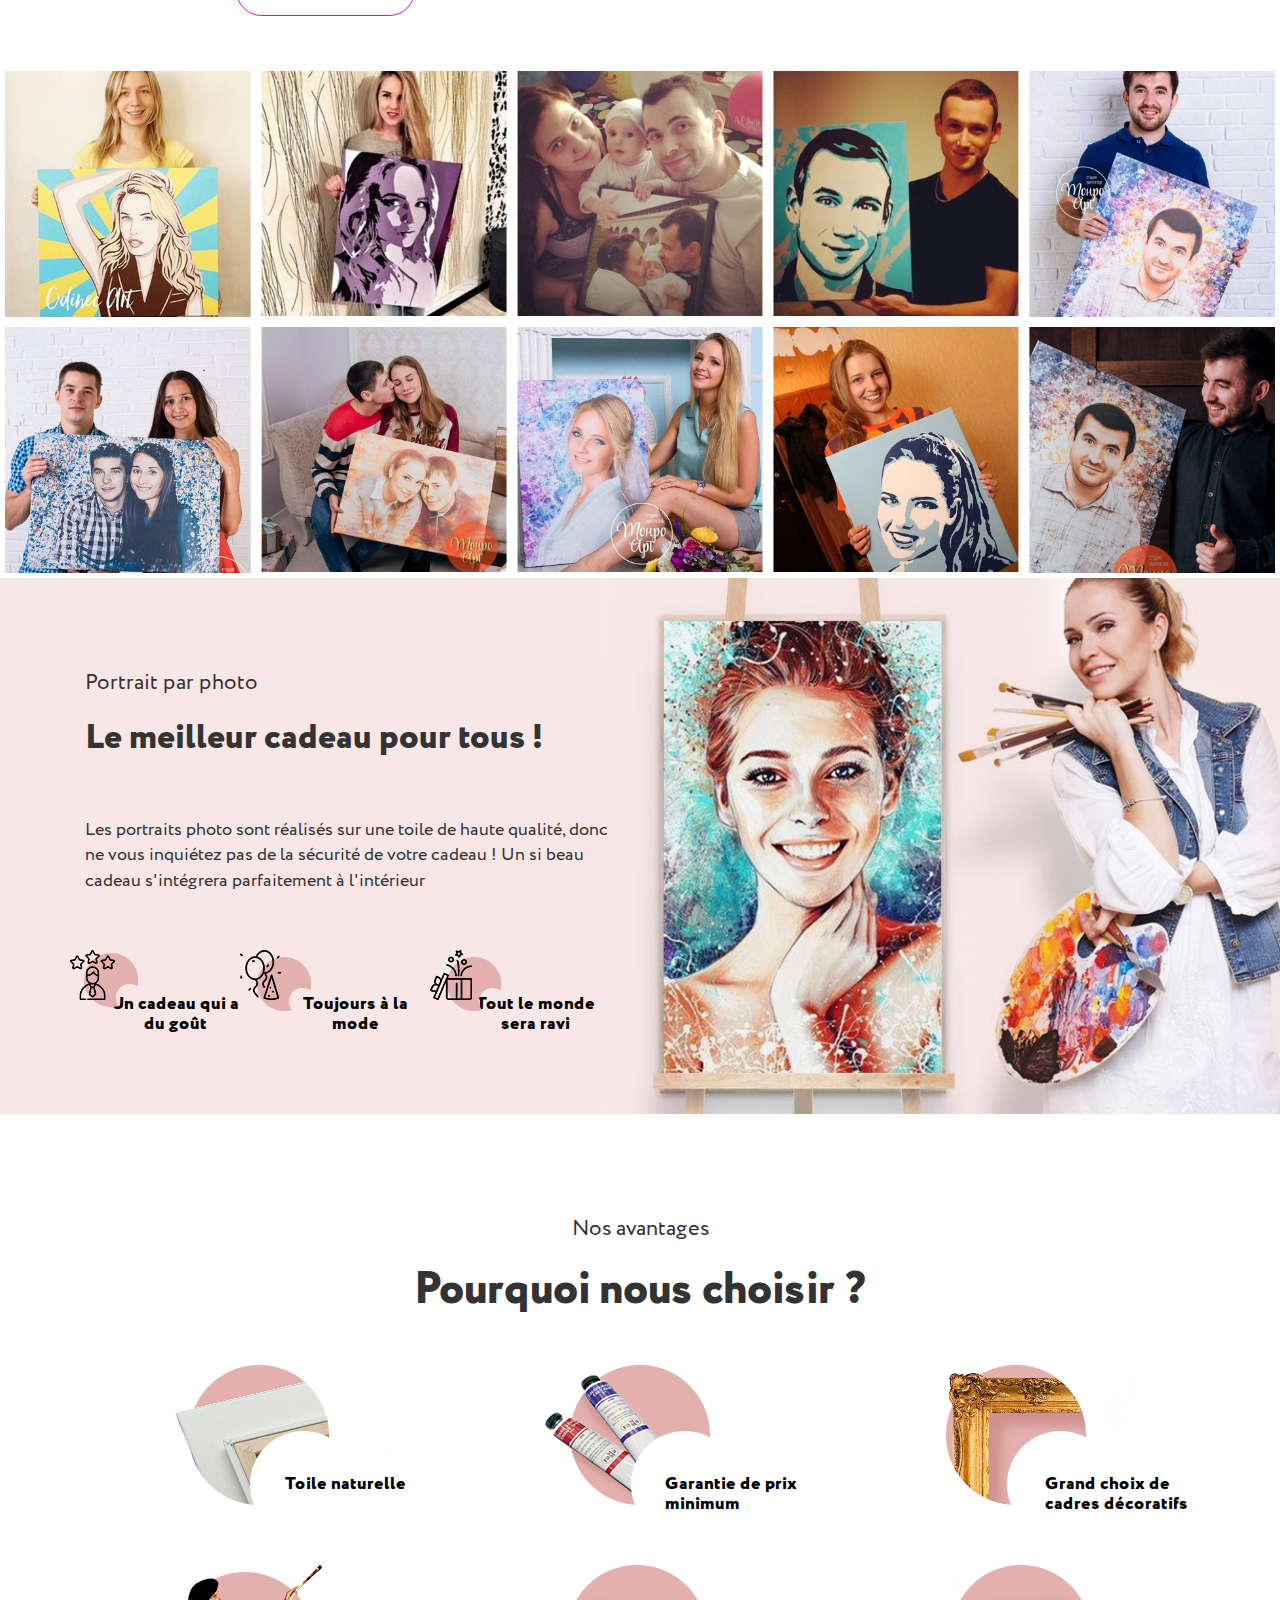
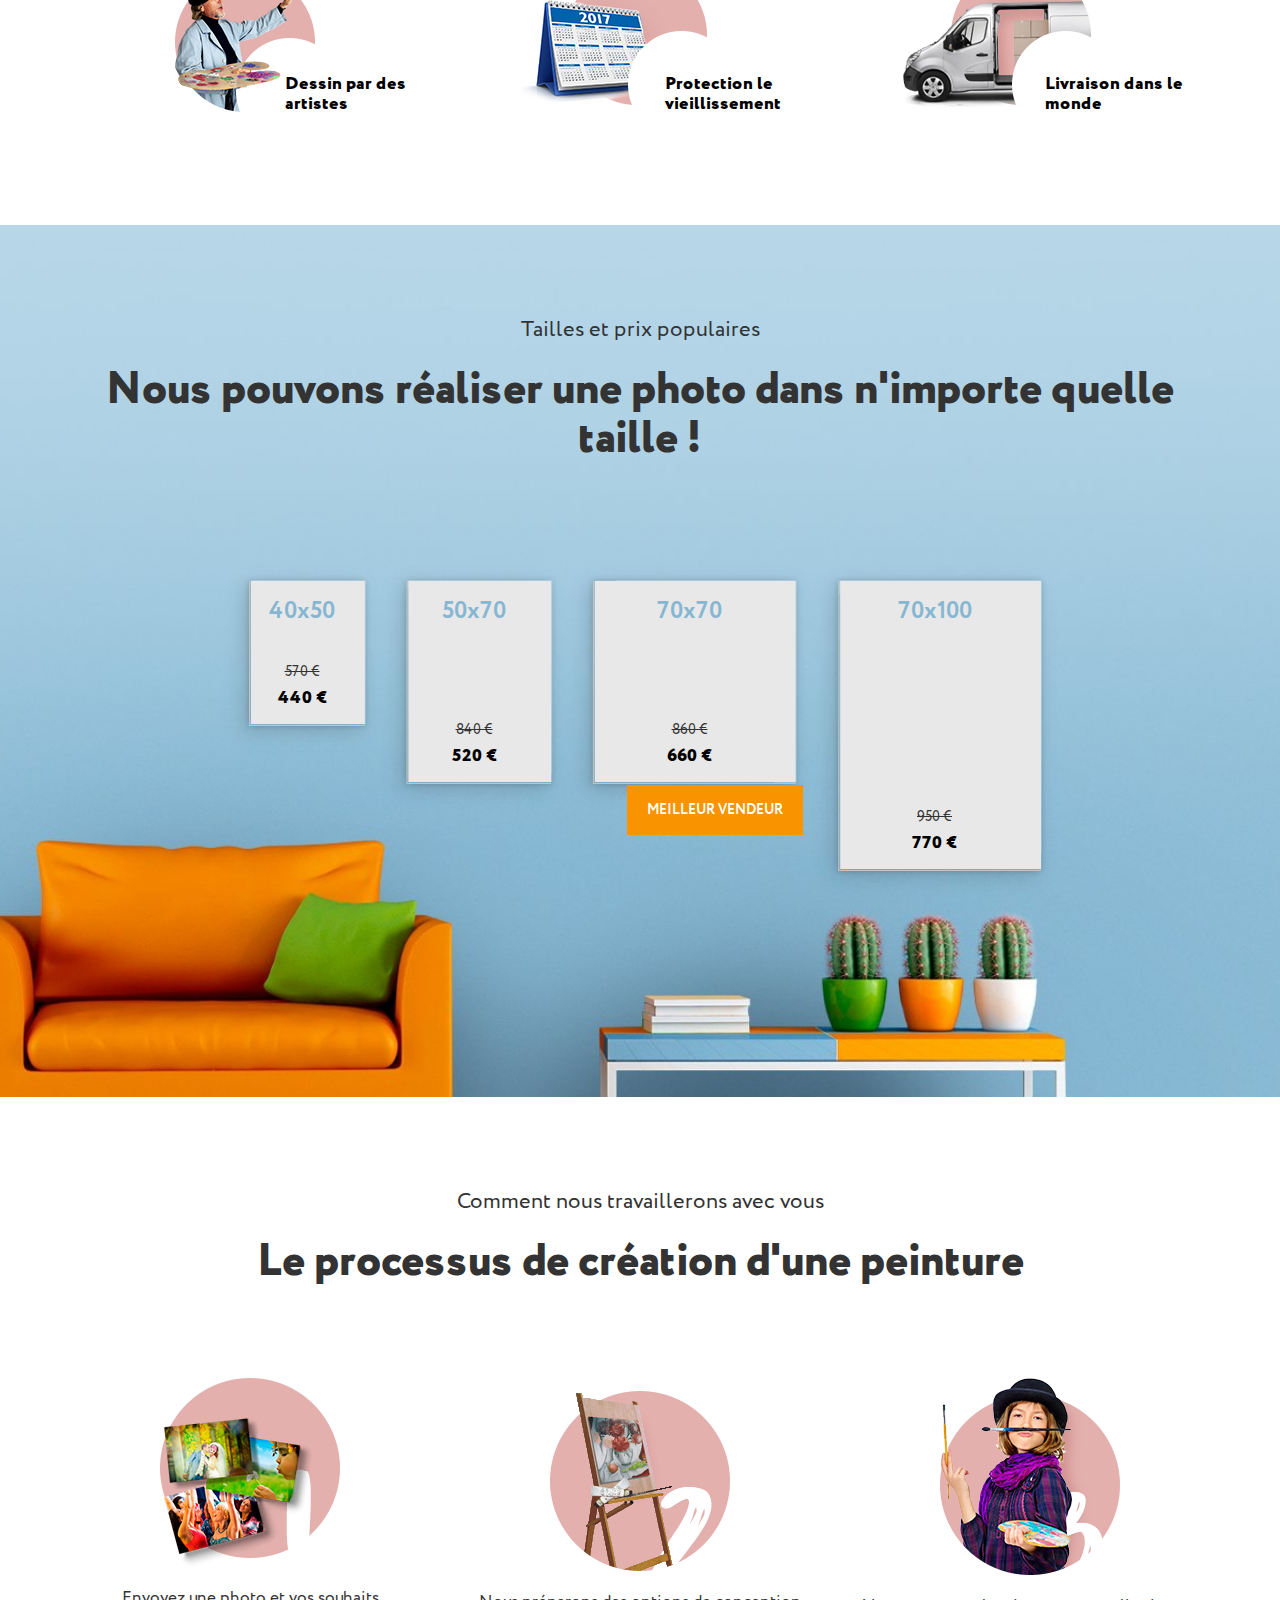
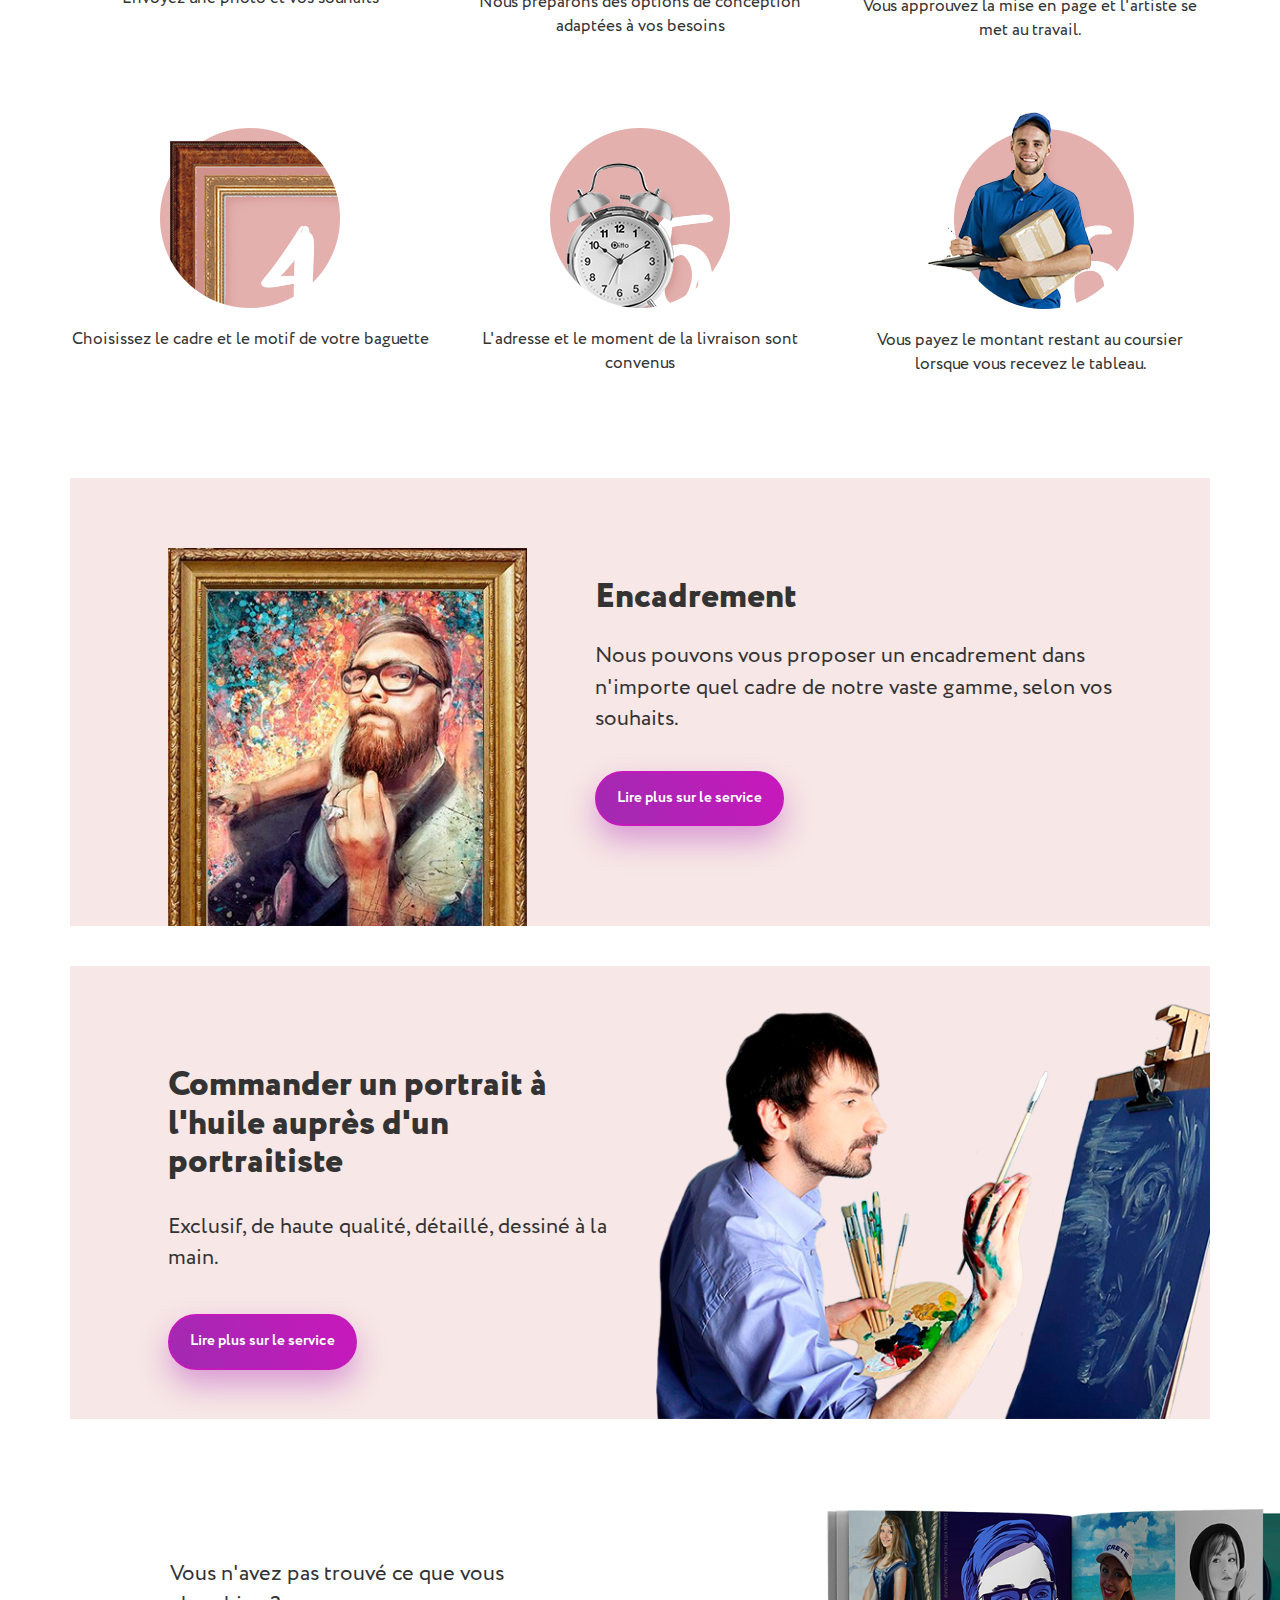
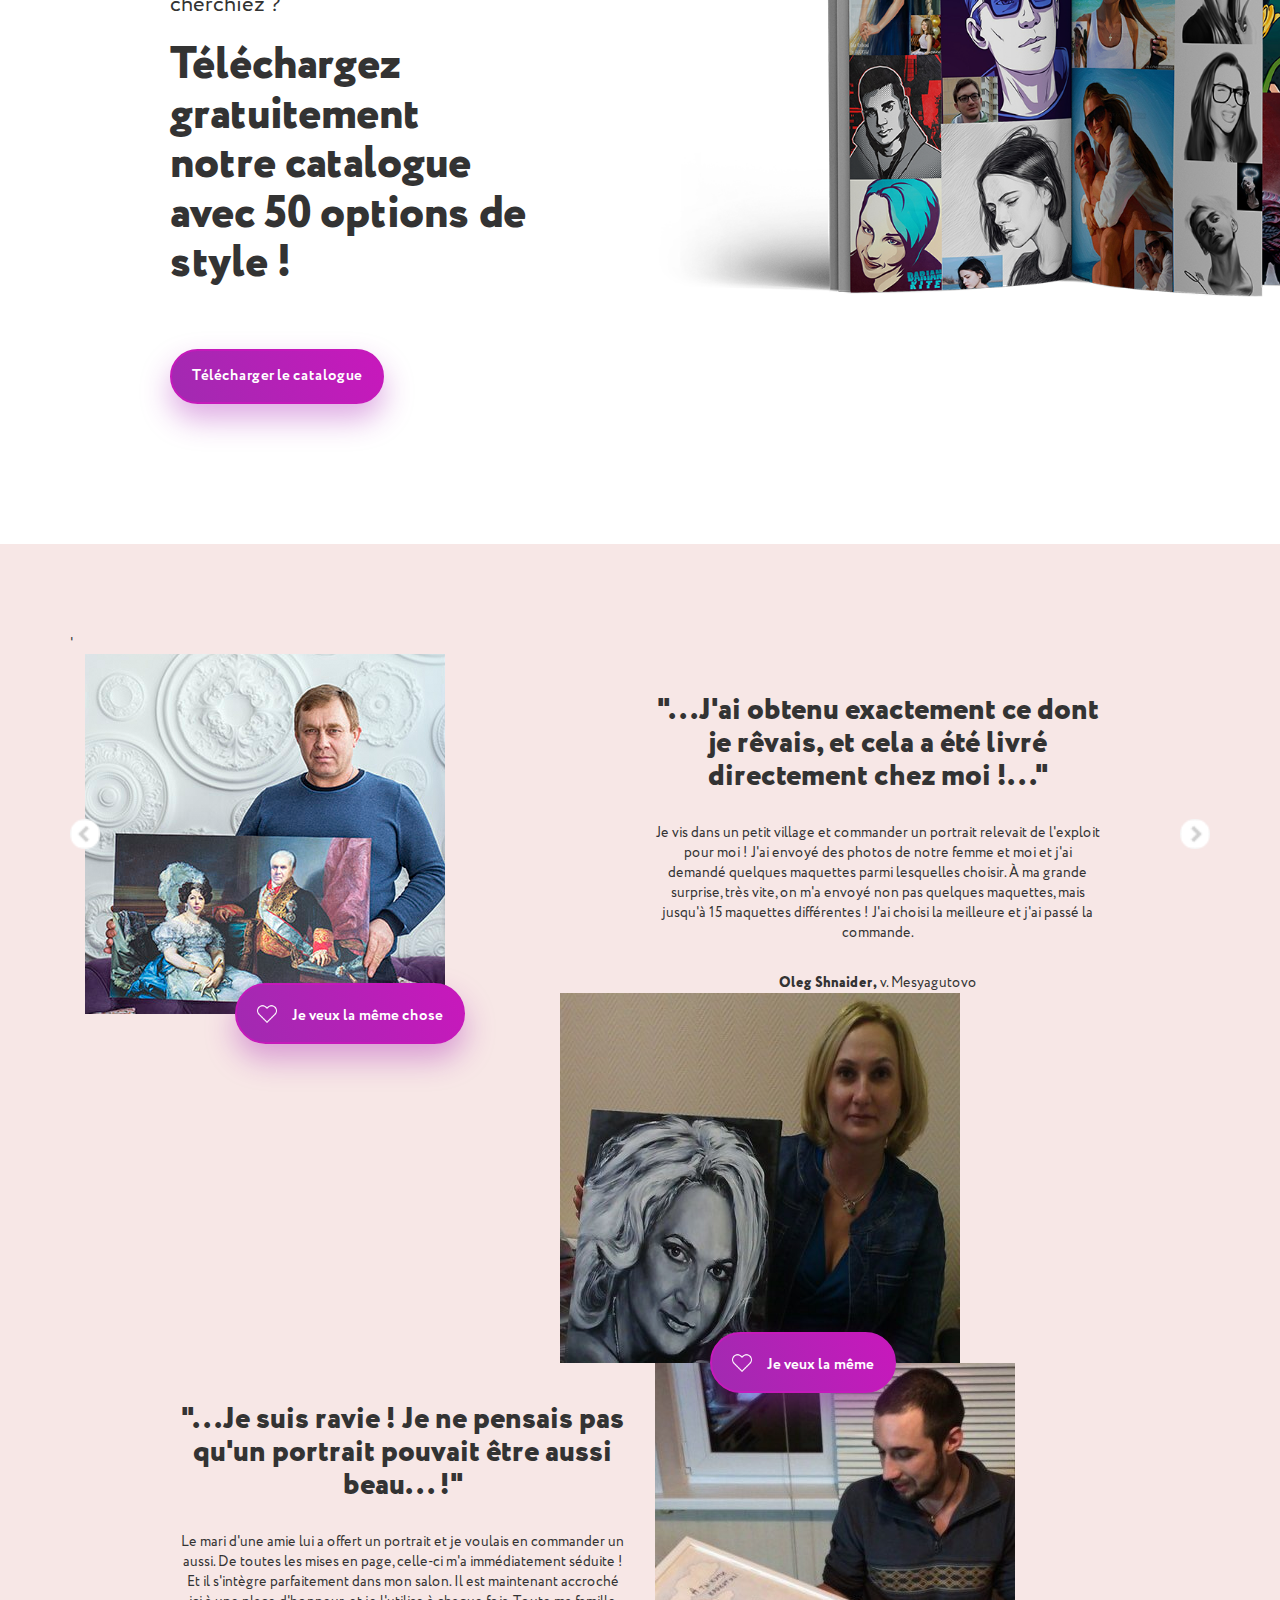
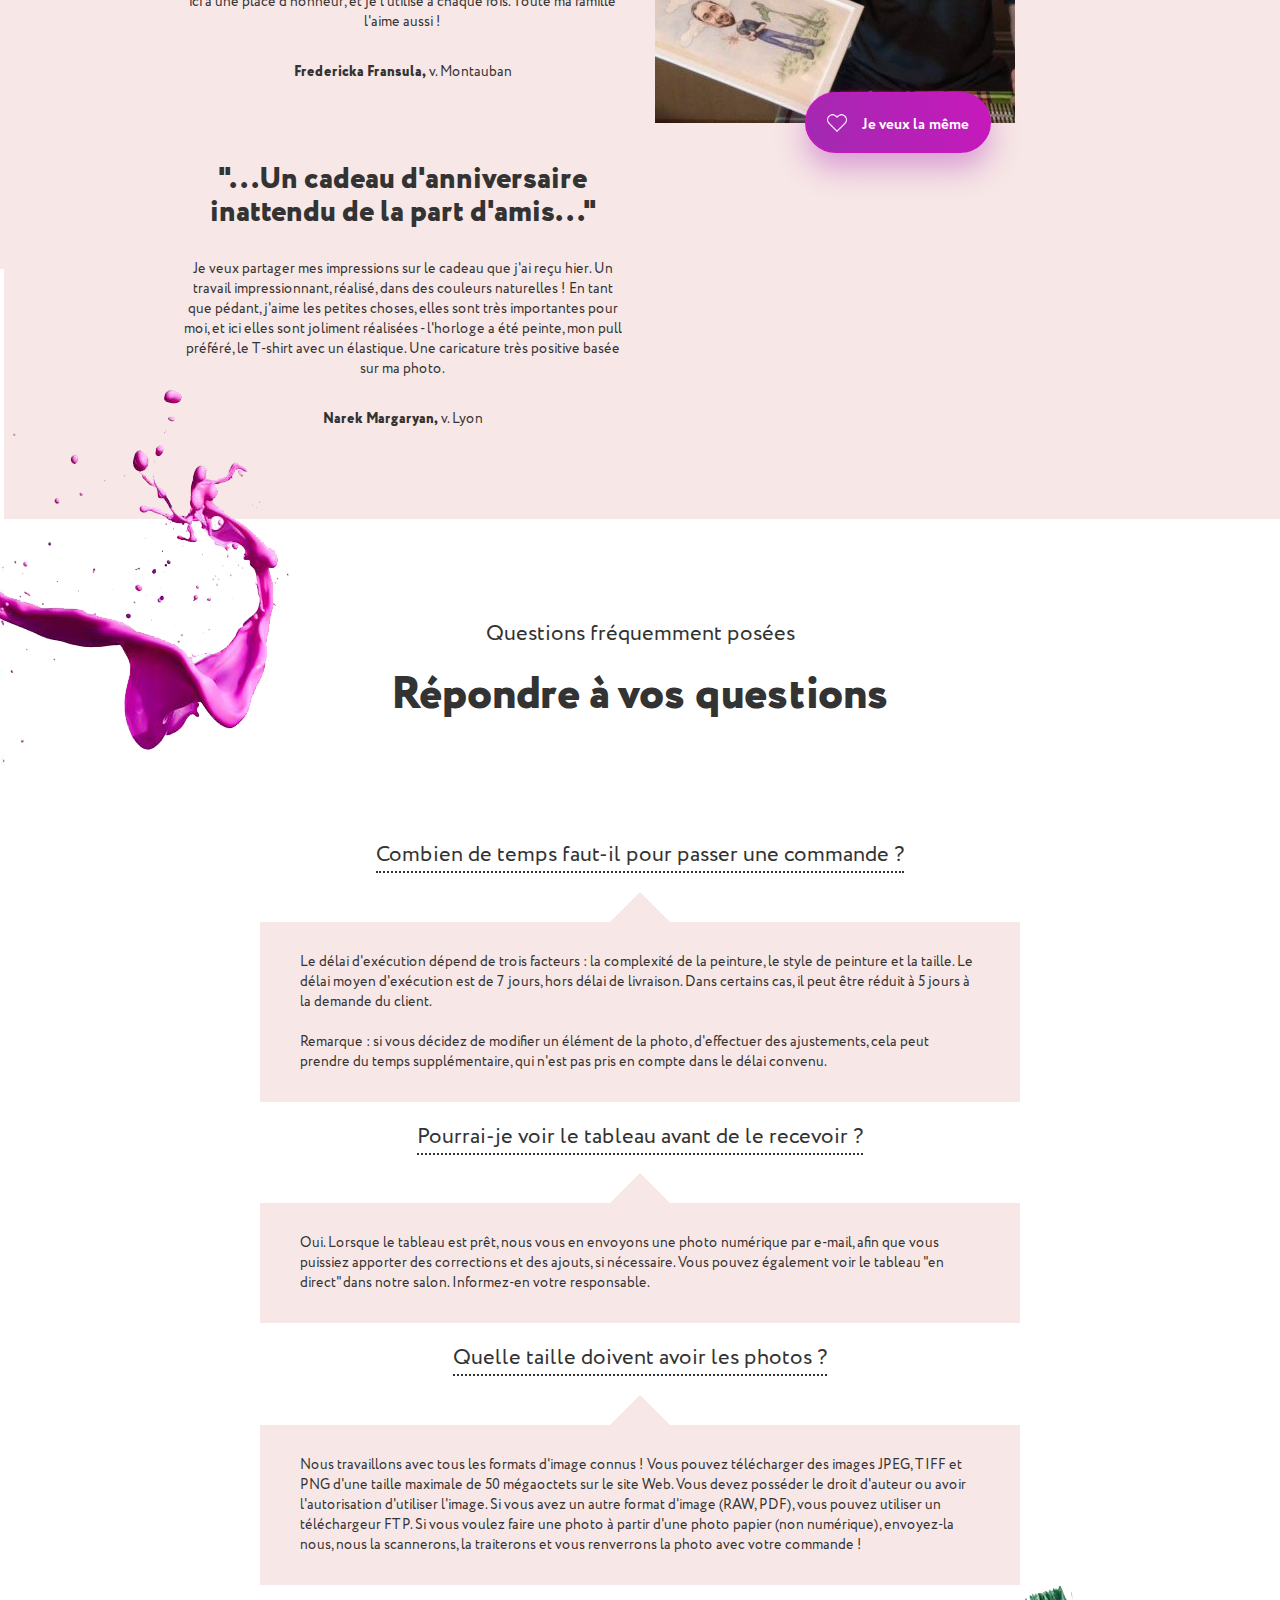
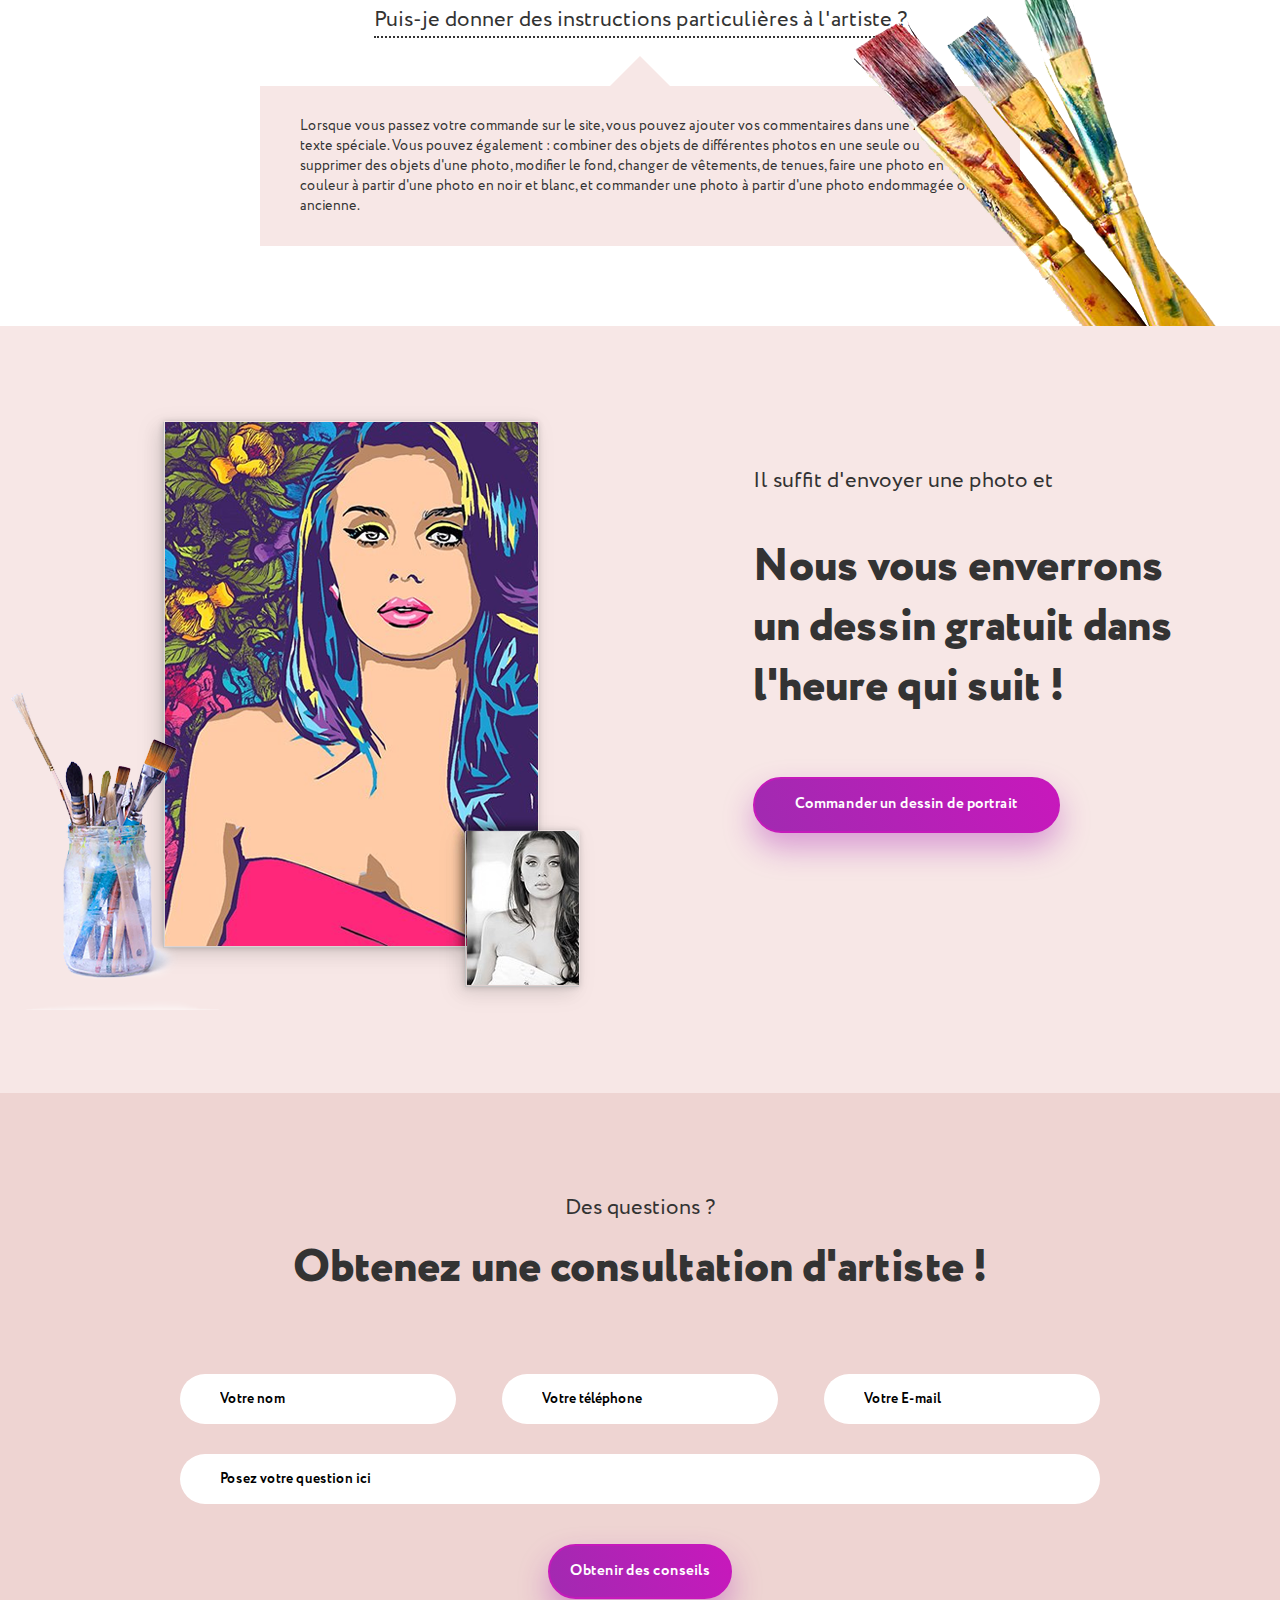
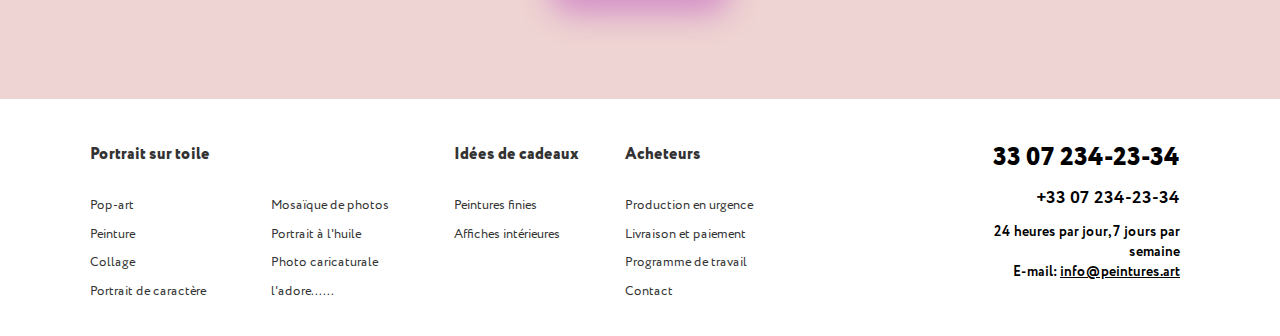
==== commit 3b2e6dd6: "+filter" ====
--- a/src/index.html
+++ b/src/index.html
@@ -174,34 +174,6 @@
 						<a href="#">Lire plus</a>
 					</div>
 				</div>
-				<div class="hidden-lg hidden-md hidden-sm hidden-xs styles-2">
-					<div class=styles-block>
-						<img src=assets/img/styles-5.jpg alt>
-						<h4>Pastels</h4>
-						<a href="#">Lire plus</a>
-					</div>
-				</div>
-				<div class="hidden-lg hidden-md hidden-sm hidden-xs styles-2">
-					<div class=styles-block>
-						<img src=assets/img/styles-6.jpg alt>
-						<h4>Pop-art</h4>
-						<a href="#">Lire plus</a>
-					</div>
-				</div>
-				<div class="hidden-lg hidden-md hidden-sm hidden-xs styles-2">
-					<div class=styles-block>
-						<img src=assets/img/styles-7.png alt>
-						<h4>Mosaïque de photos</h4>
-						<a href="#">Lire plus</a>
-					</div>
-				</div>
-				<div class="hidden-lg hidden-md hidden-sm hidden-xs styles-2">
-					<div class=styles-block>
-						<img src=assets/img/styles-8.jpg alt>
-						<h4>La caricature</h4>
-						<a href="#">Lire plus</a>
-					</div>
-				</div>
 			</div>
 			<button class="button button-transparent button-styles">Voir plus de styles</button>
 		</div>
@@ -231,7 +203,7 @@
 			<h2>Calculez le prix et obtenez une réduction de 30 %</h2>
 			<div class=row>
 				<div class="col-md-4 col-offset-1">
-					<form class=form action=# method=POST enctype=multipart/form-data>
+					<form class="form calc_form" action=# method=POST enctype=multipart/form-data>
 						<h4>Téléchargez votre photo</h4>
 						<div class=file_upload>
 							<button type=button>Télécharger une photo</button>
@@ -239,23 +211,23 @@
 							<input type=file name=upload>
 						</div>
 						<select id=size>
-							<option >Choisissez la taille de l'image</option>
-							<option >40x50</option>
-							<option >50x70</option>
-							<option >70x70</option>
-							<option >70x100</option>
+							<option value >Choisissez la taille de l'image</option>
+							<option value="440">40x50</option>
+							<option value="520">50x70</option>
+							<option value="660">70x70</option>
+							<option value="770">70x100</option>
 						</select>
 						<select id=material>
 							<option >Choisissez le matériau de l'image</option>
-							<option   title="Fin, il permet de créer facilement une texture, convenant aux peintures à l'huile décoratives.">Toile en fibre</option>
-							<option   title="Suffisamment rugueuse pour créer un sentiment de réalité, elle convient aux paysages classiques, aux natures mortes et aux portraits.">Toile de lin</option>
-							<option  title="Élégante, elle convient à tous les types de portraits réalistes.">Toile de coton naturel</option>
+							<option value="1"  title="Fin, il permet de créer facilement une texture, convenant aux peintures à l'huile décoratives.">Toile en fibre</option>
+							<option value="1.25"  title="Suffisamment rugueuse pour créer un sentiment de réalité, elle convient aux paysages classiques, aux natures mortes et aux portraits.">Toile de lin</option>
+							<option value="1.55" title="Élégante, elle convient à tous les types de portraits réalistes.">Toile de coton naturel</option>
 						</select>
 						<select id=options>
-							<option >Services supplémentaires</option>
-							<option >Revêtement avec du gel artistique</option>
-							<option >Production express</option>
-							<option >Livraison du travail fini </option>
+							<option value="0">Services supplémentaires</option>
+							<option value="170">Revêtement avec du gel artistique</option>
+							<option value="430">Production express</option>
+							<option value="50">Livraison du travail fini </option>
 						</select>
 						<input type="text" class="promocode" placeholder="Entrez votre code promo">
 						<div class=calc-price>Pour le calcul, vous devez choisir la taille du tableau et le matériau du tableau.</div>
@@ -279,8 +251,6 @@
 				<li class=chef>Pour le chef</li>
 				<li class=girl>Pour une fille</li>
 				<li class=guy>Pour un gars</li>
-				<li class=grandmother>Pour grand-mère</li>
-				<li class=granddad>Pour grand-père</li>
 			</ul>
 		</div>
 		<div class=portfolio-wrapper>
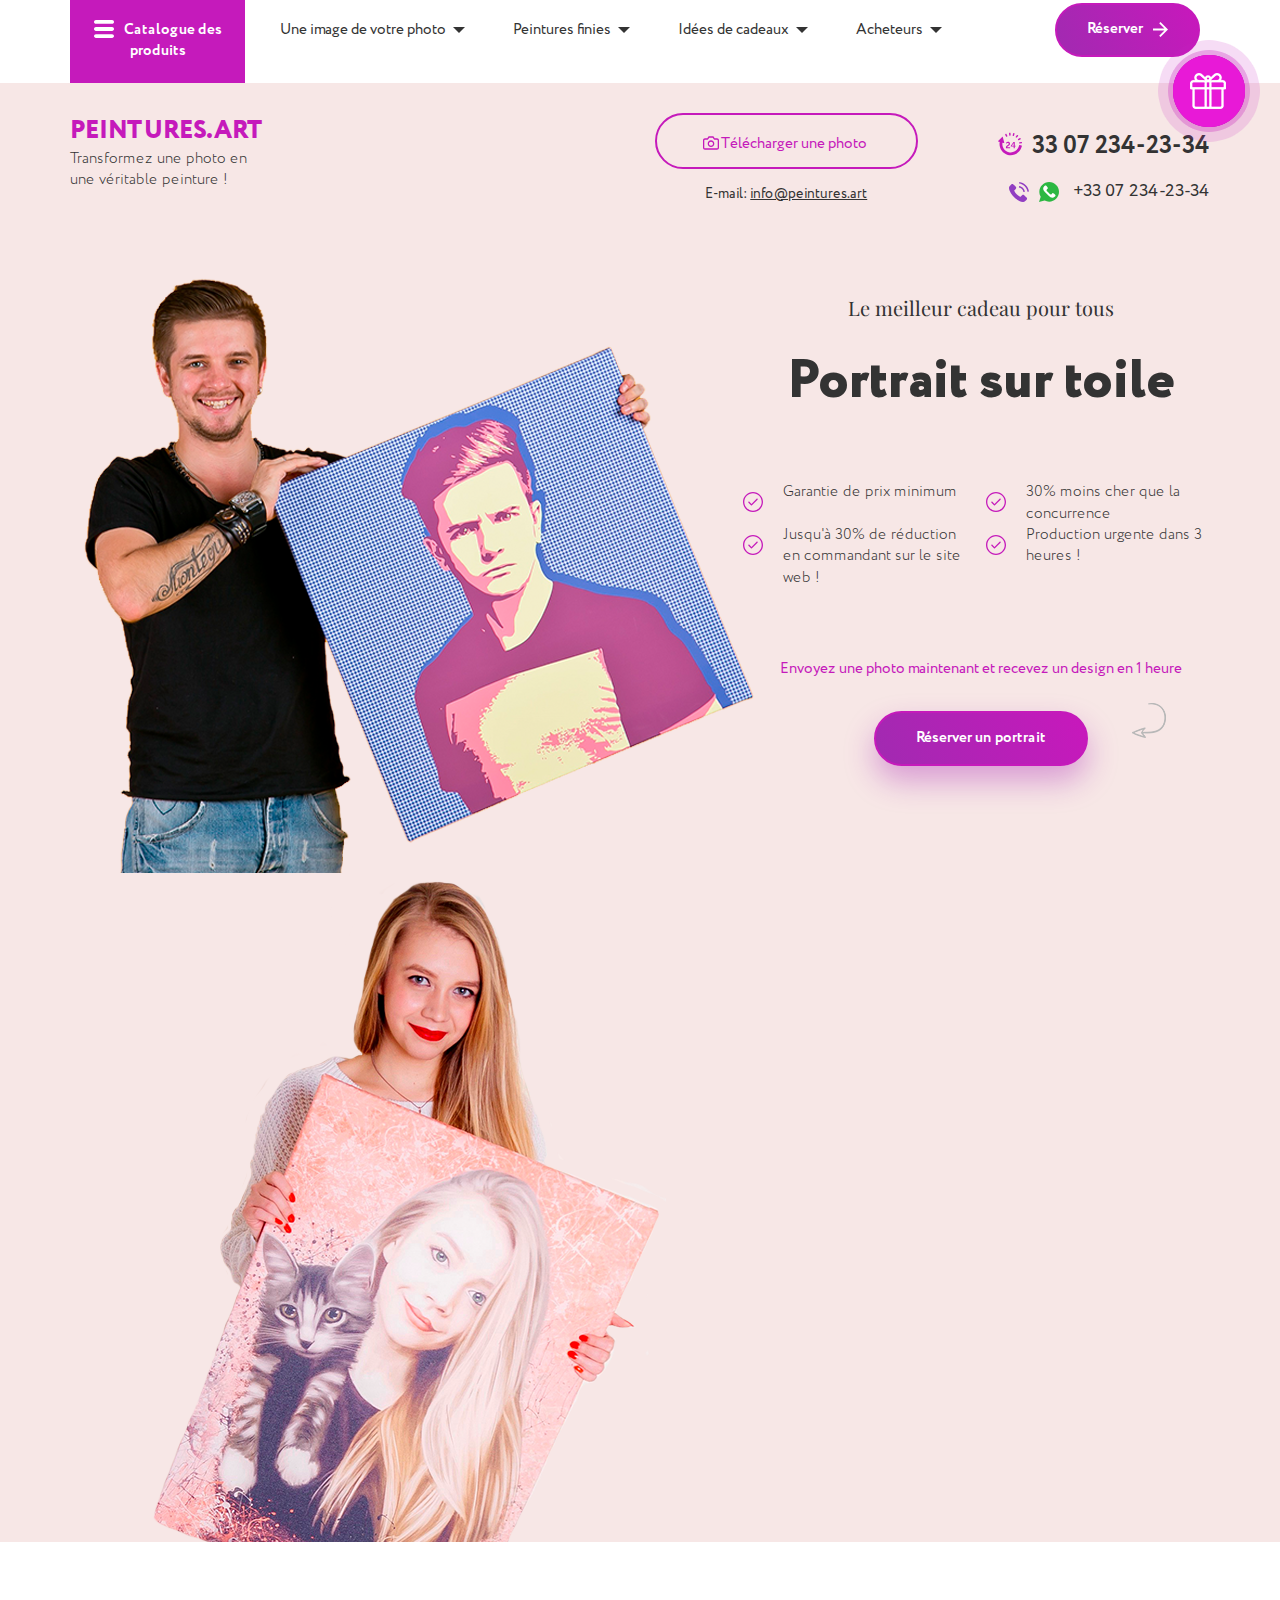
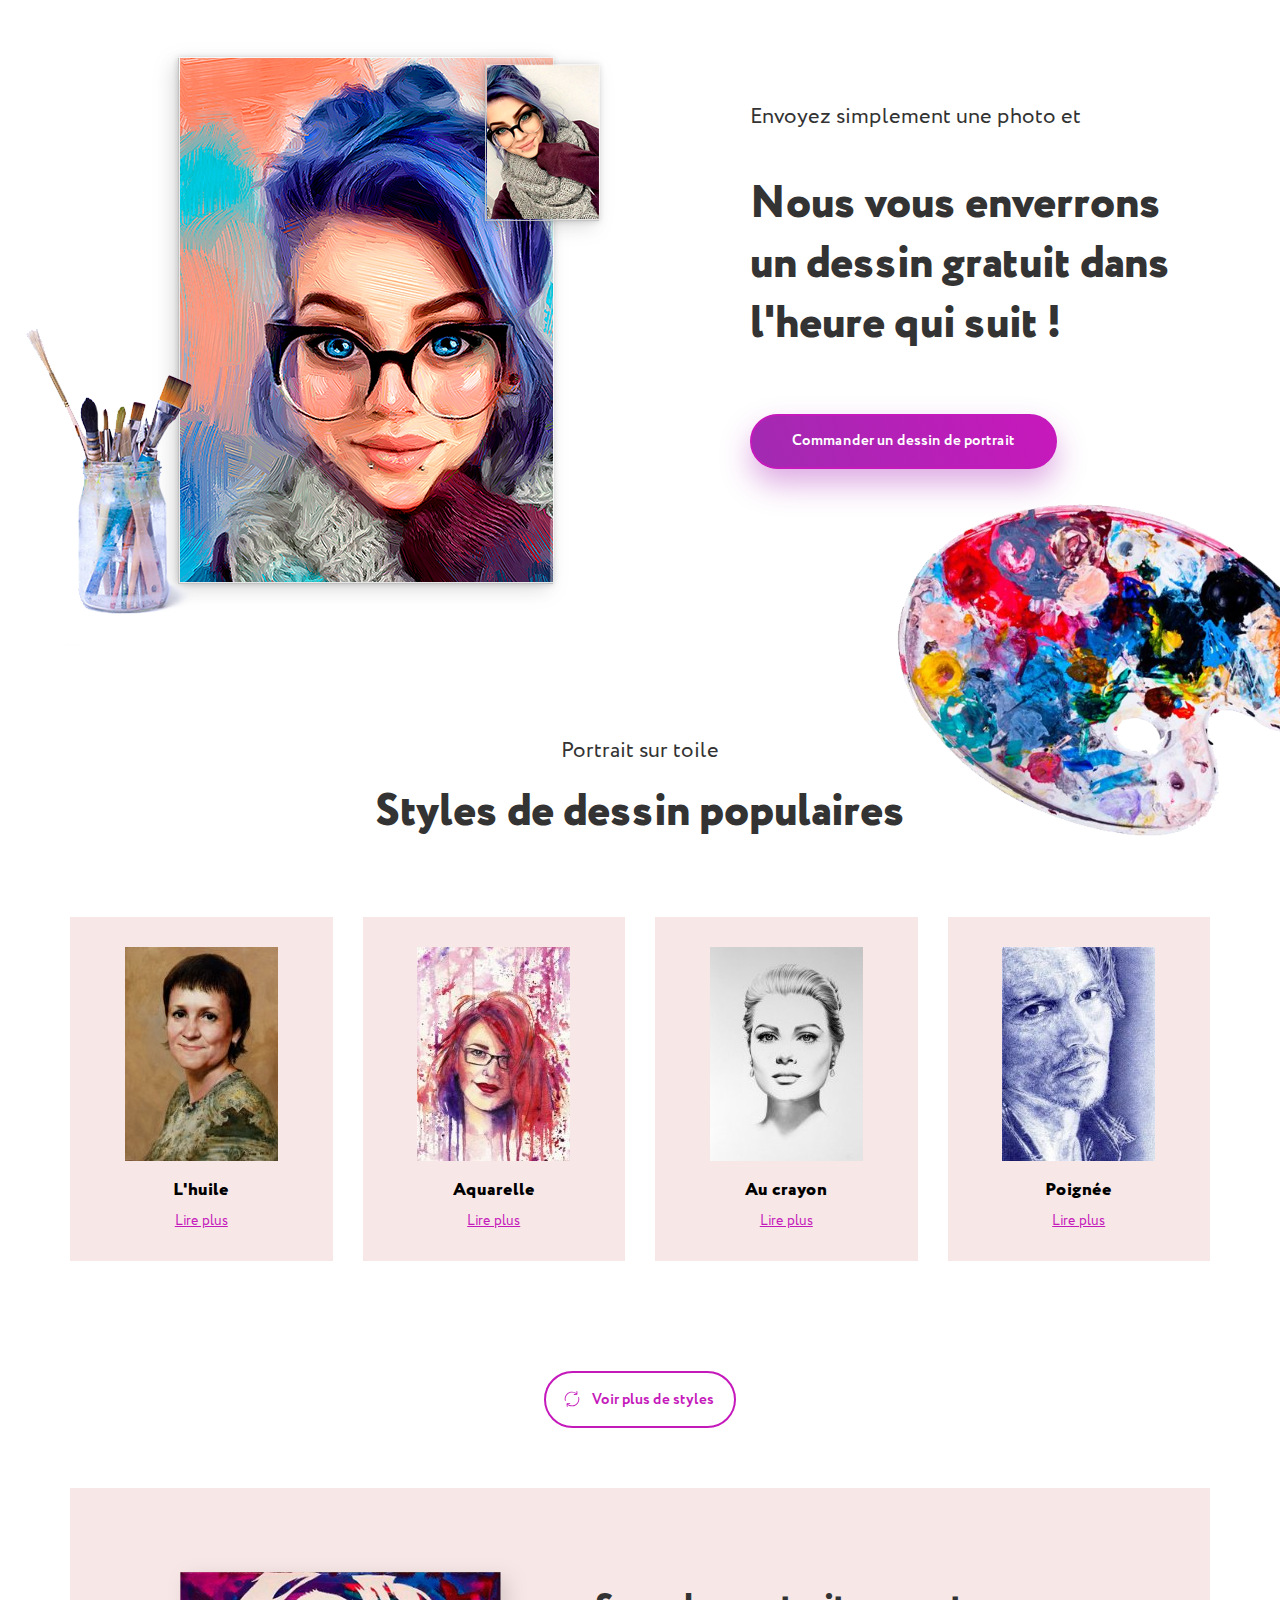
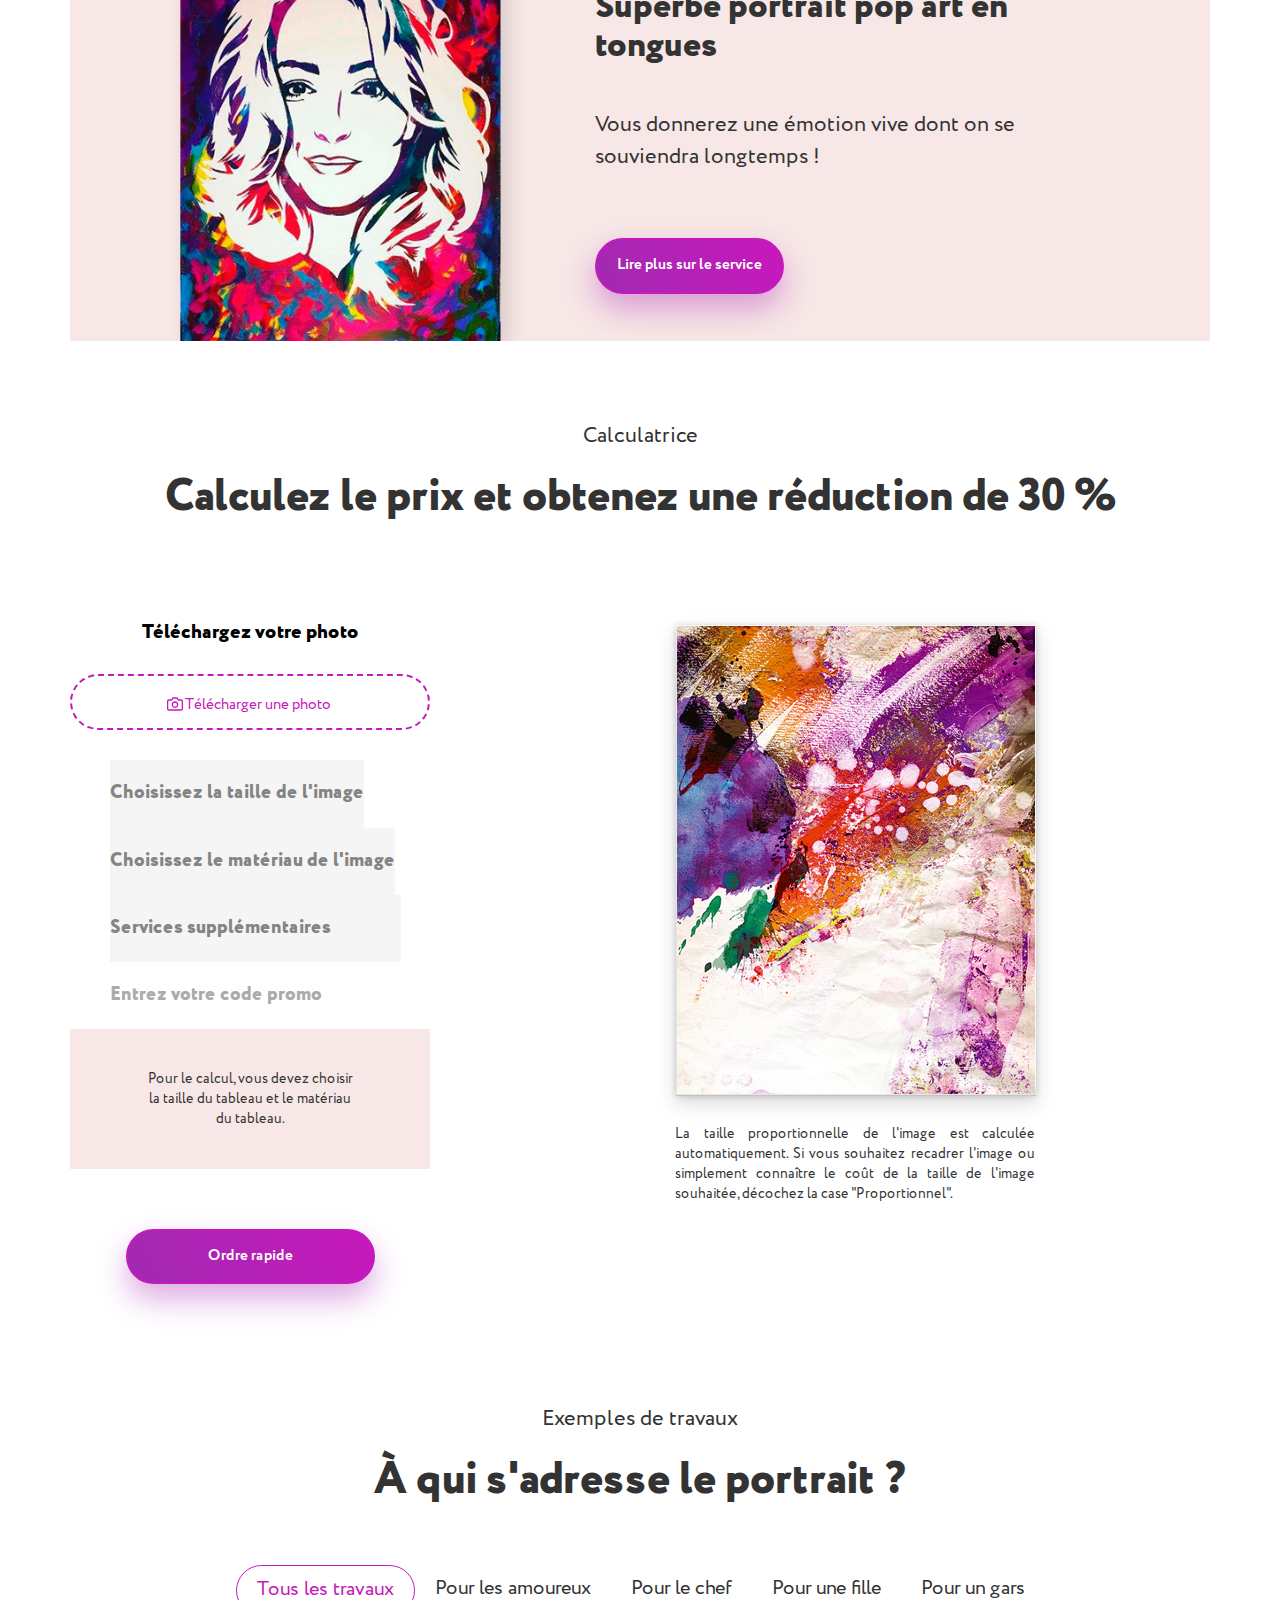
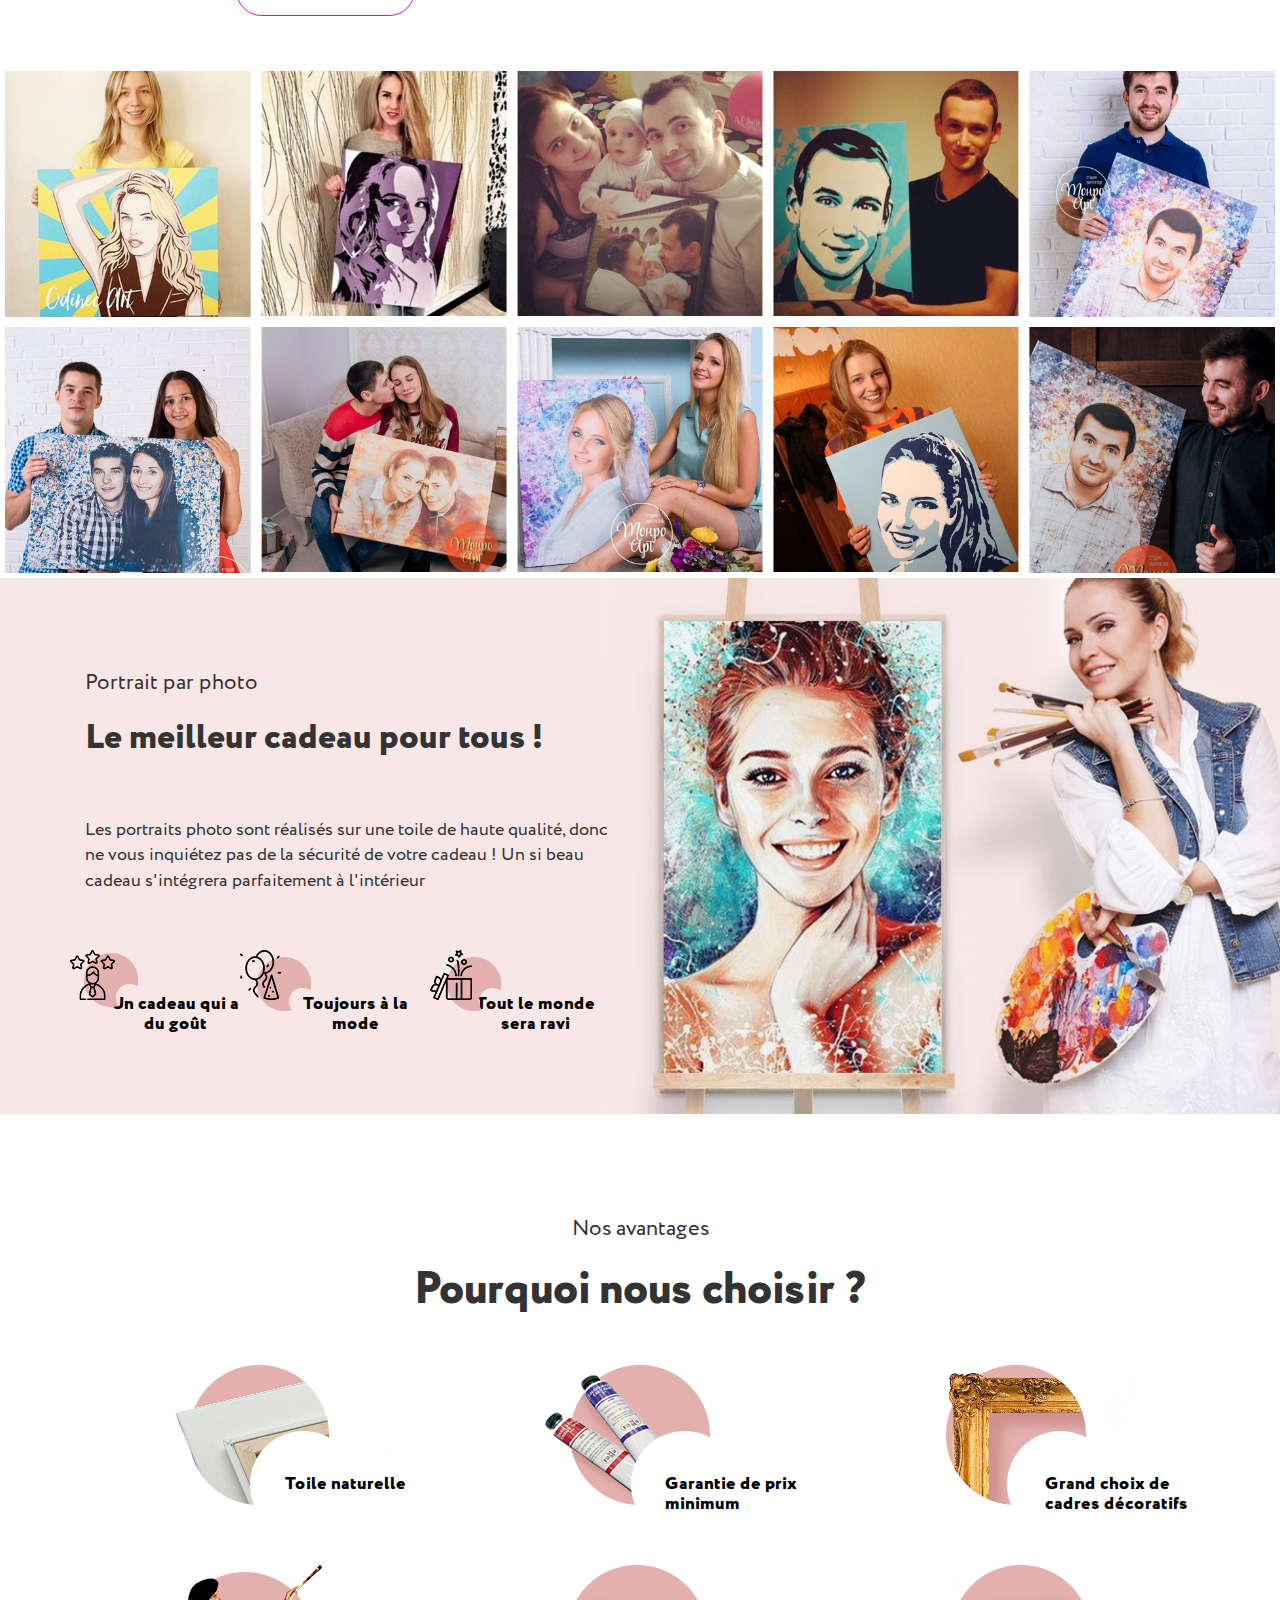
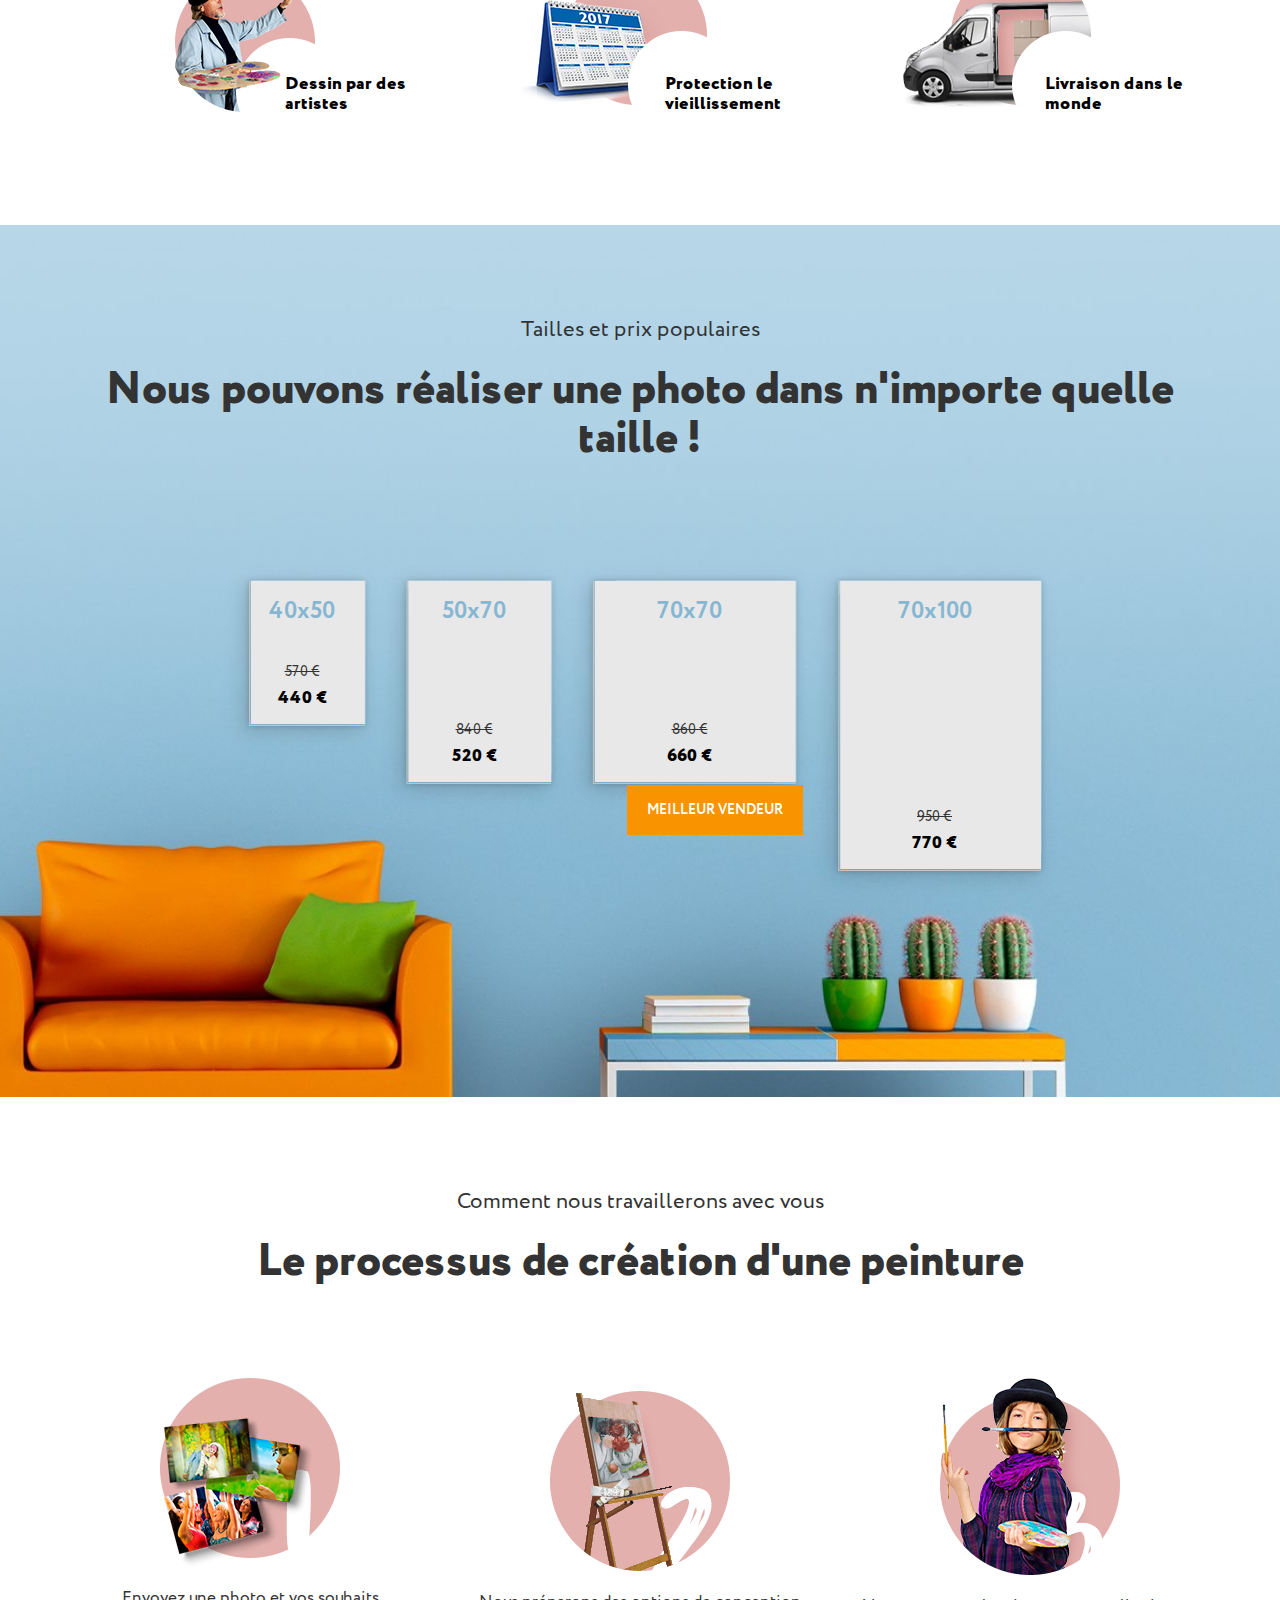
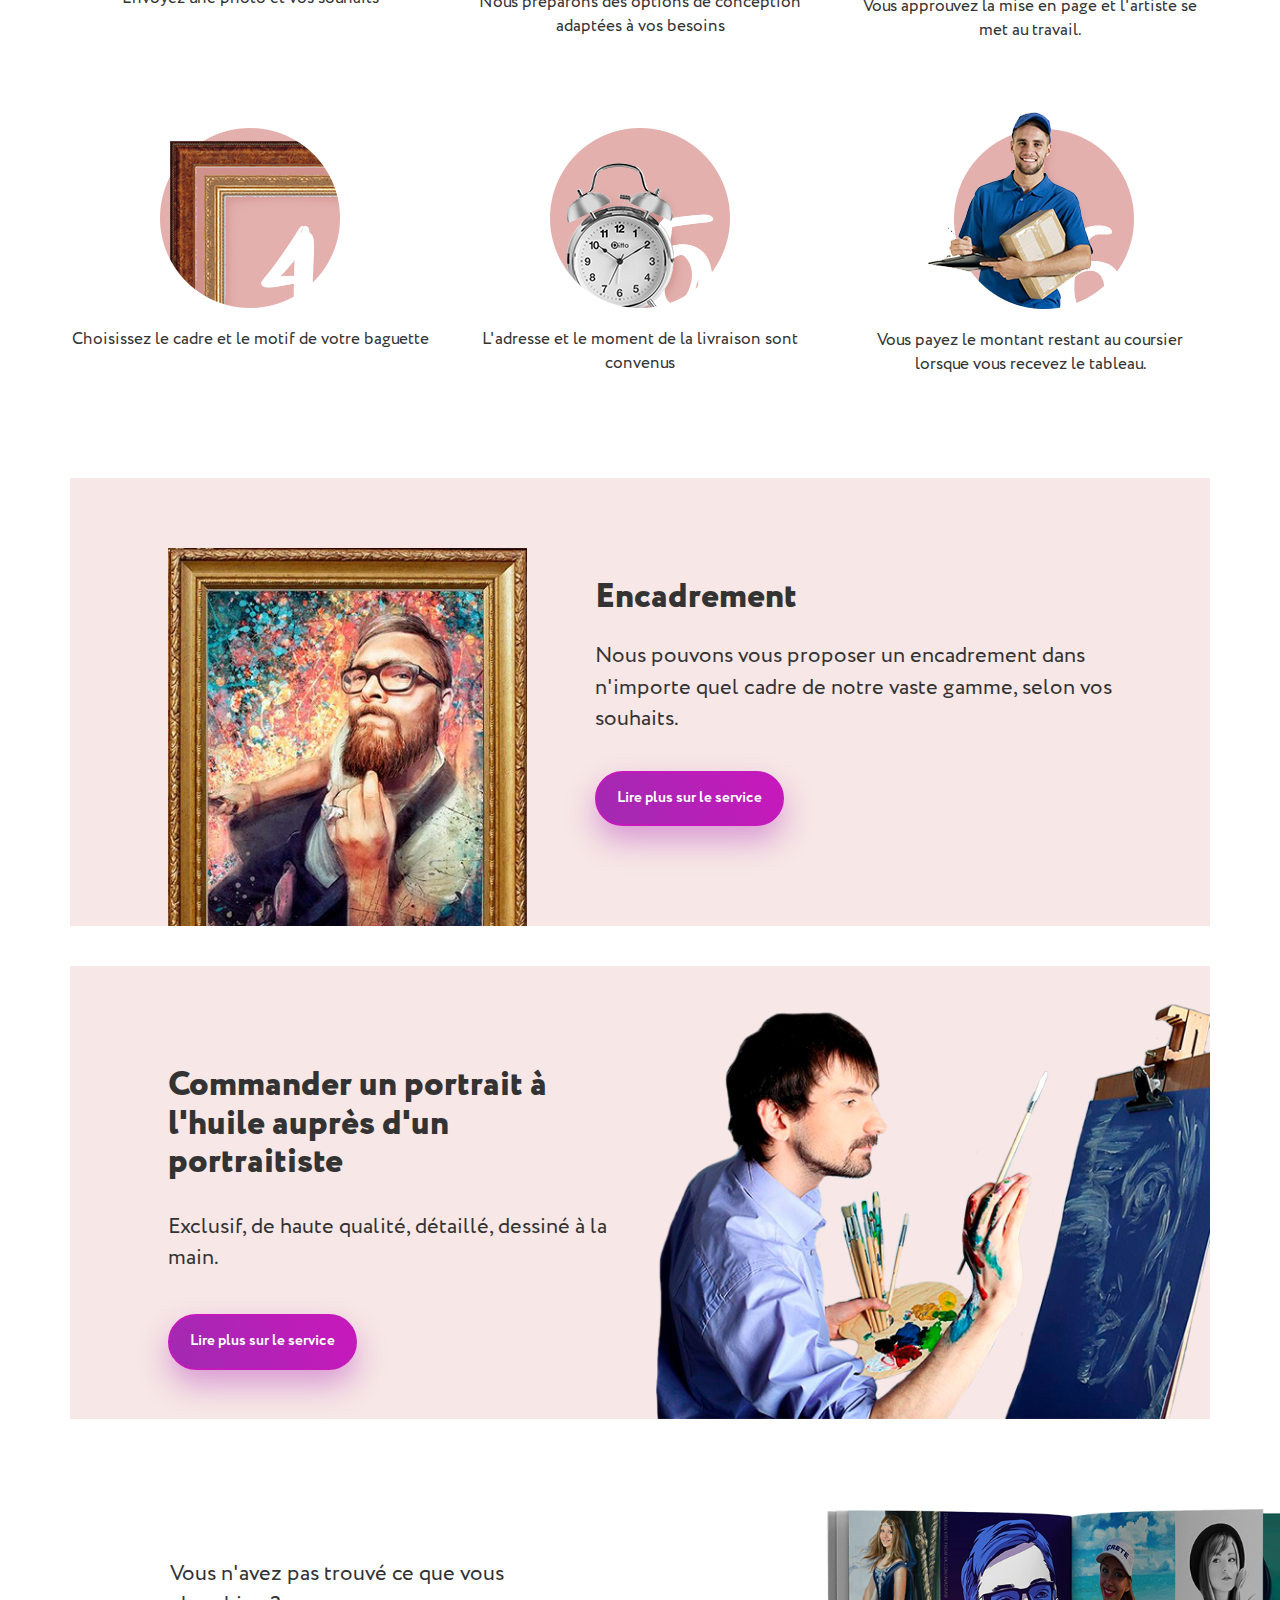
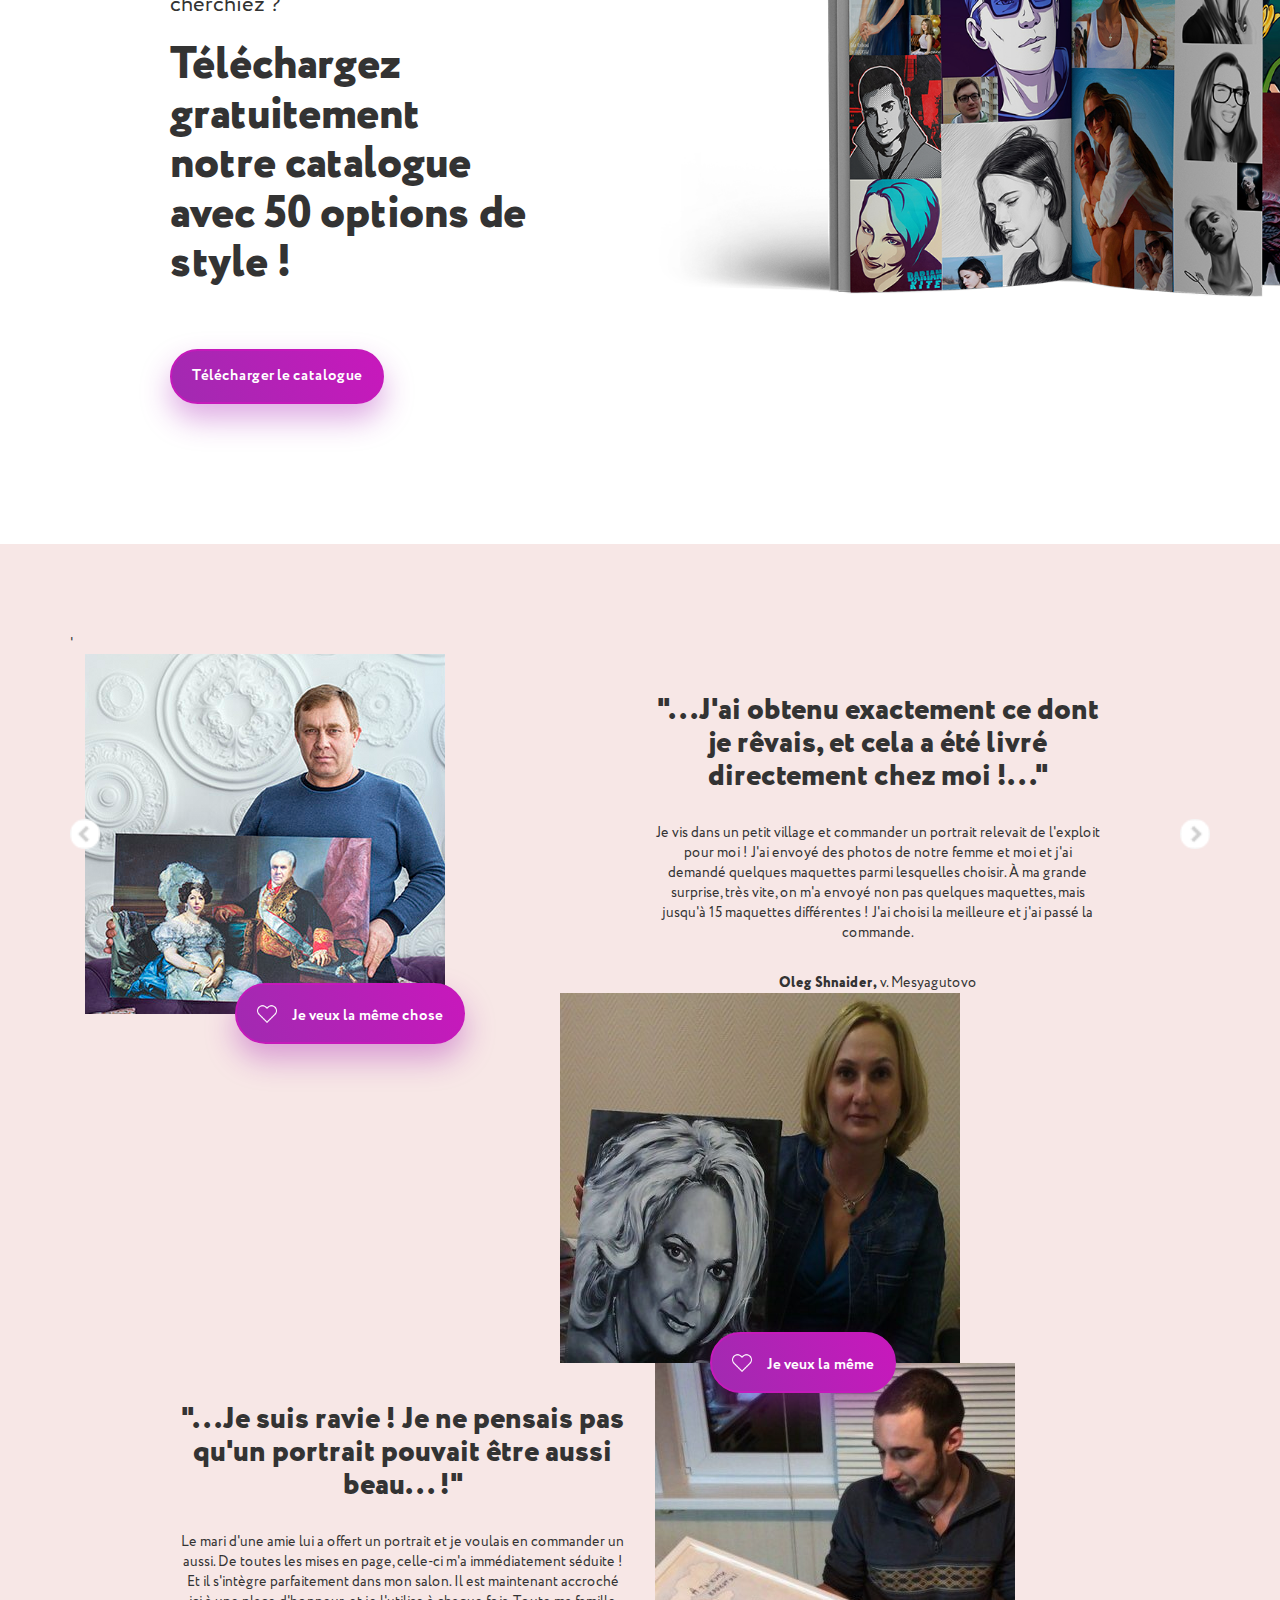
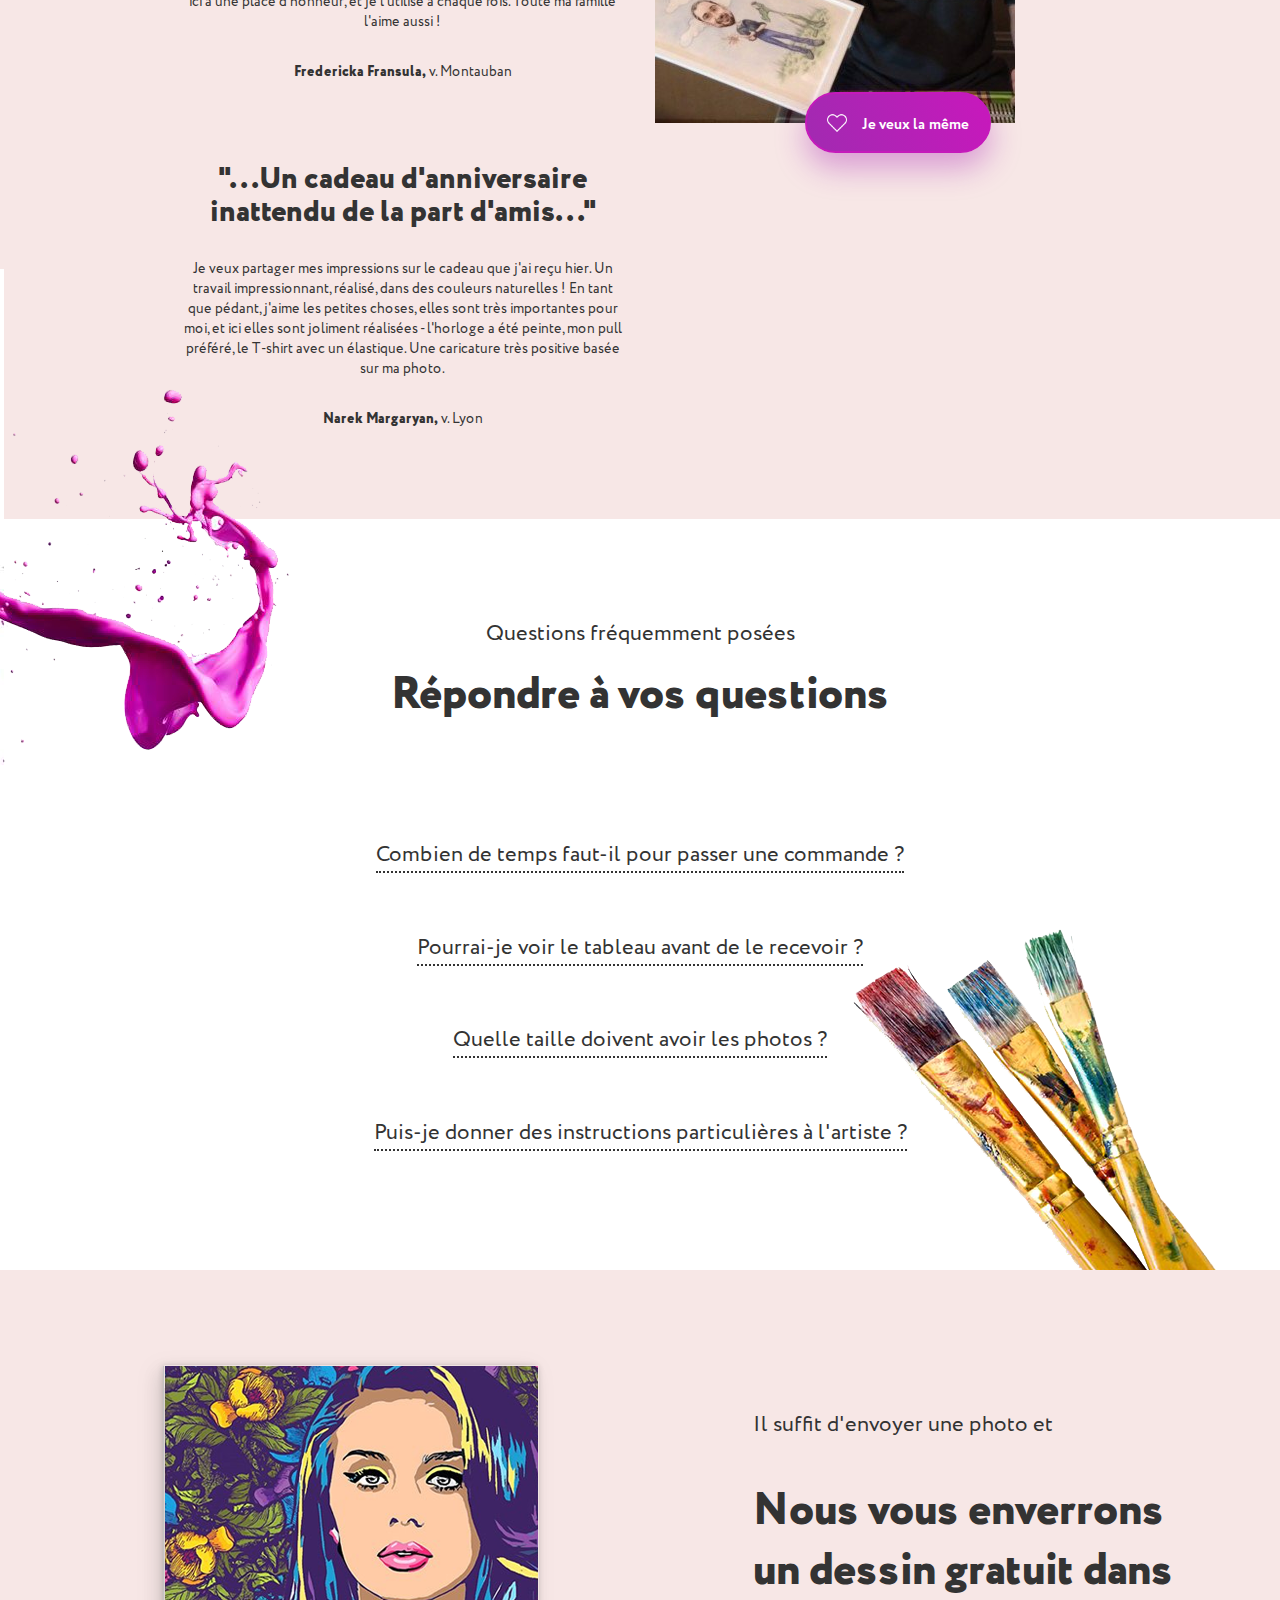
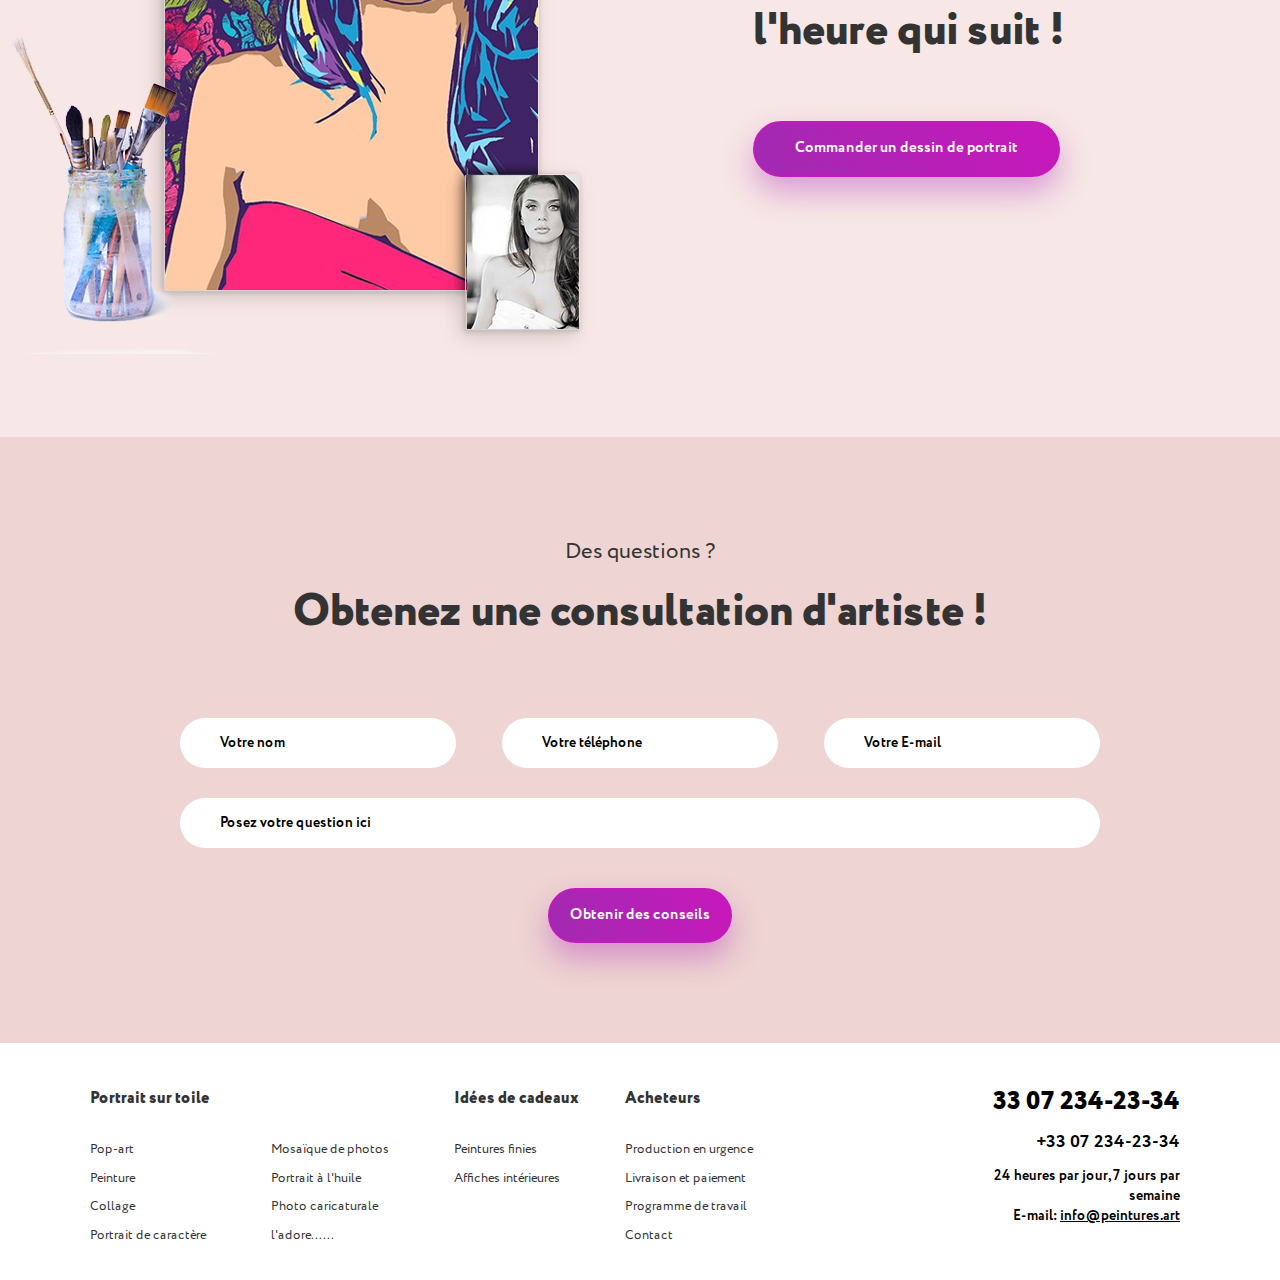
==== commit 2e3bd072: "+scrollingWithRAF" ====
--- a/src/index.html
+++ b/src/index.html
@@ -10,7 +10,7 @@
 </head>
 <body>
 	<img class="fixed-gift wow pulse infinite" src=assets/img/gift.png alt>
-	<header class=header>
+	<header id="up" class=header>
 		<div class=container>
 			<div class="col-md-2 col-sm-3 col-xs-6">
 				<button class=burger>
@@ -678,6 +678,11 @@
 			</div>
 		</div>
 	</div>
+	<a href="#up" class="pageup">
+		<svg class="up" viewBox="0 0 26 26" fill="#fff" xmlns="http://www.w3.org/2000/svg">
+			<path fill-rule="evenodd" clip-rule="evenodd" d="M26 0H0V26H26V0ZM4.6593 17.7519L13.1233 10.33L21.5873 17.7519L22.9059 16.2481L13.7826 8.24813L13.1233 7.67L12.464 8.24813L3.3407 16.2481L4.6593 17.7519Z" fill="#c51abb"/>
+		</svg>
+	</a>
 	<script src="script.js"></script>
 </body>
 </html>